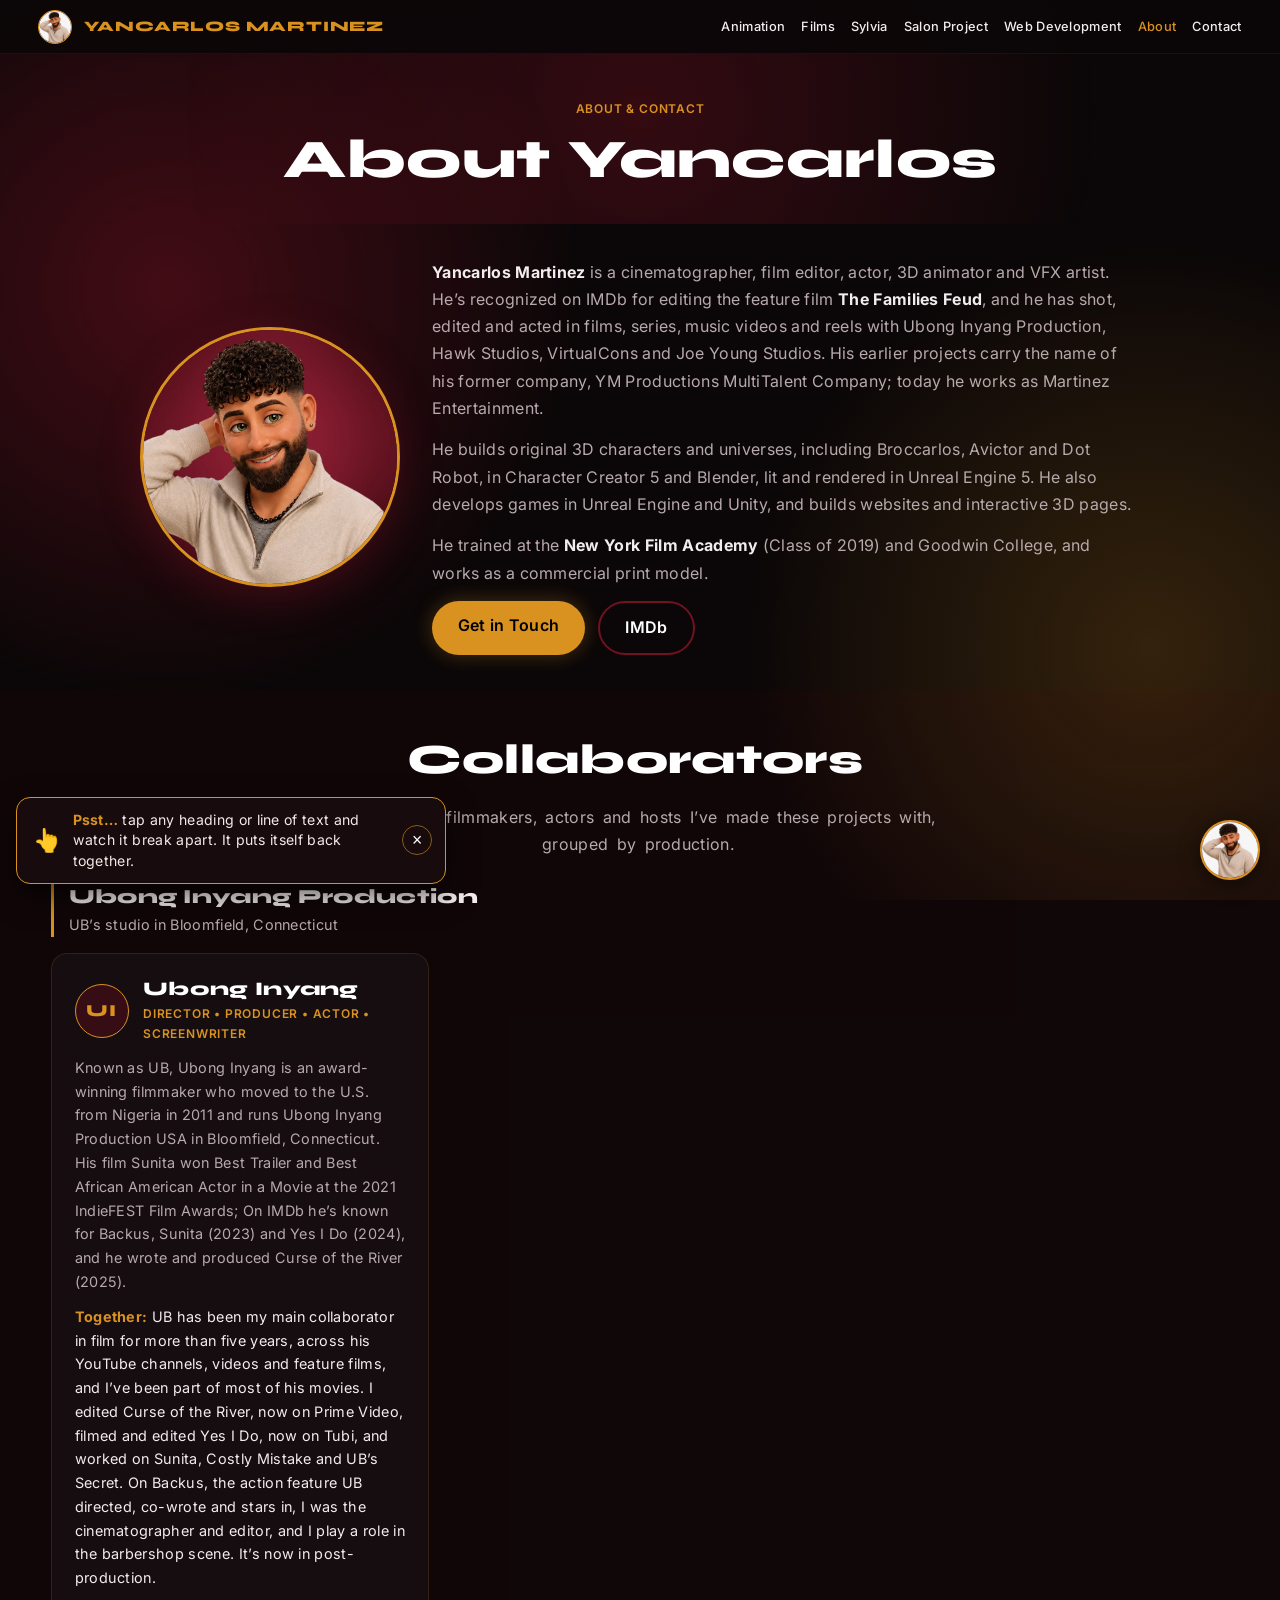
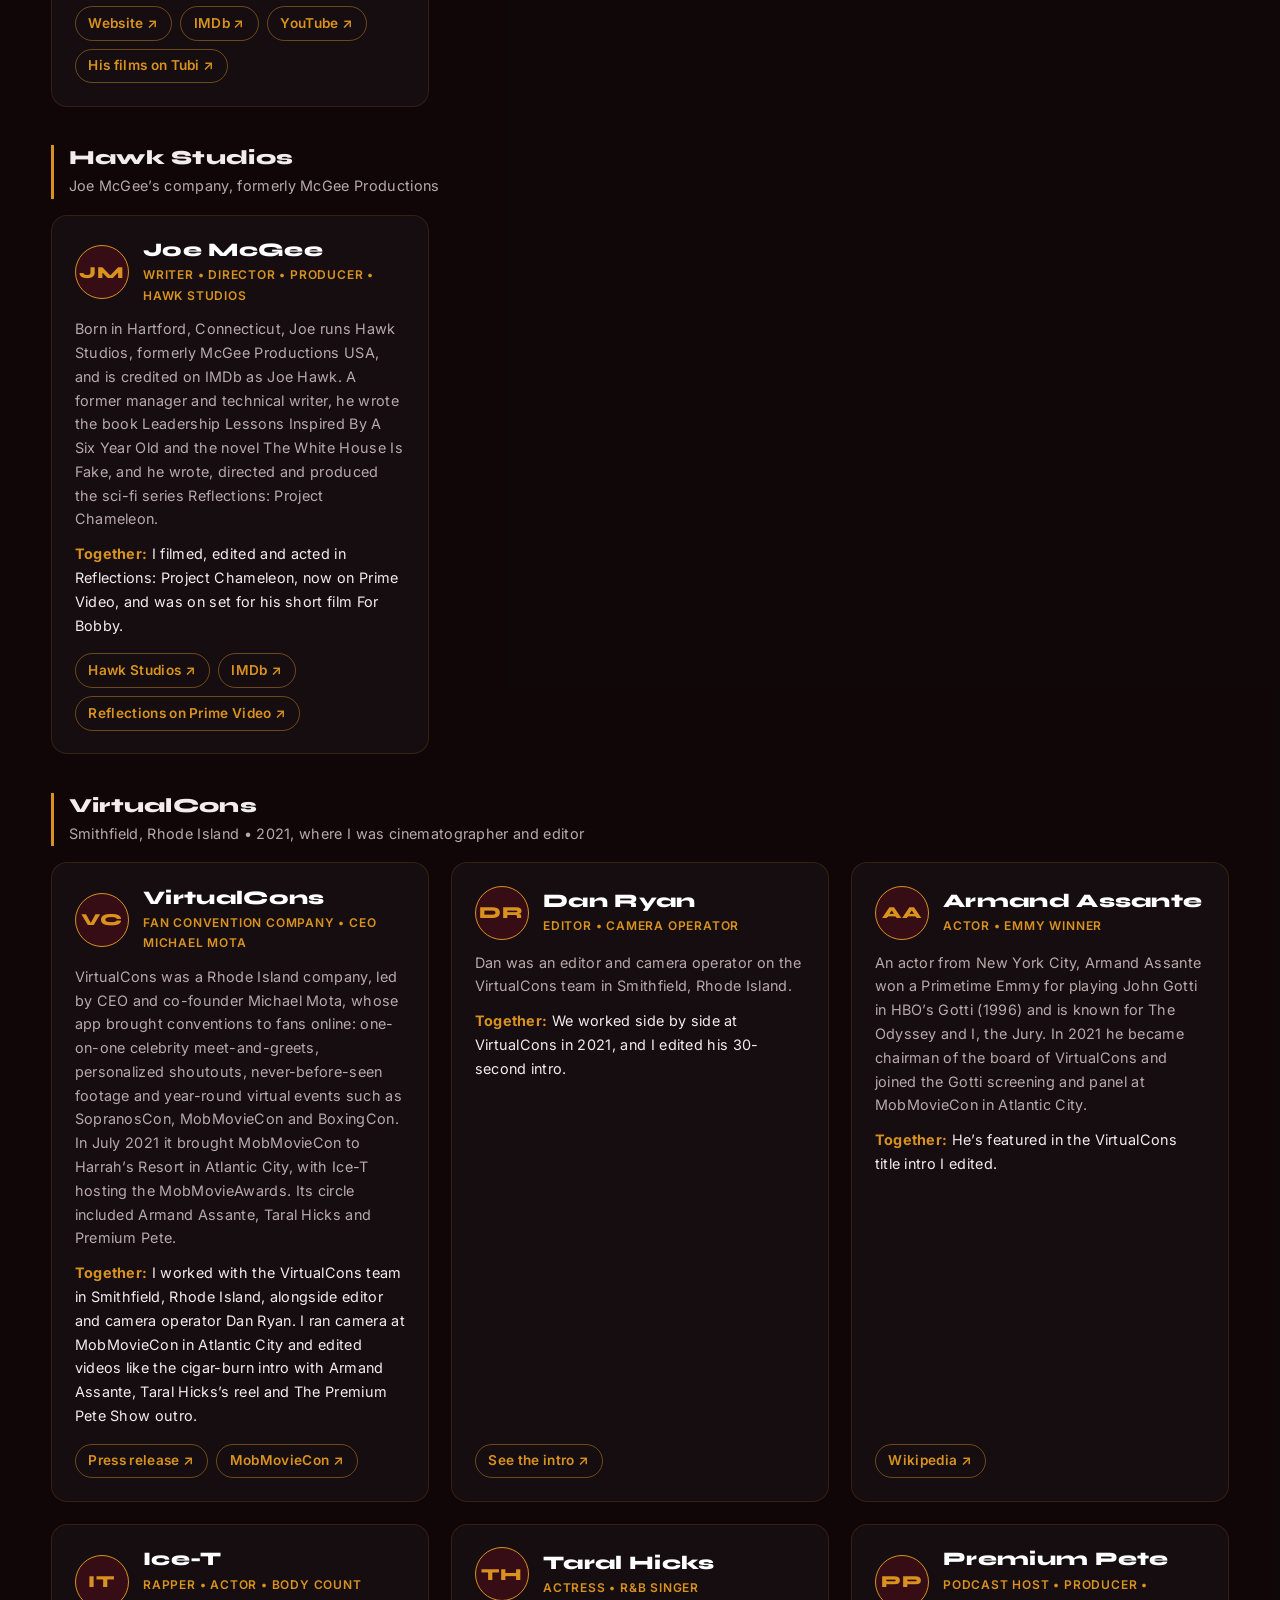
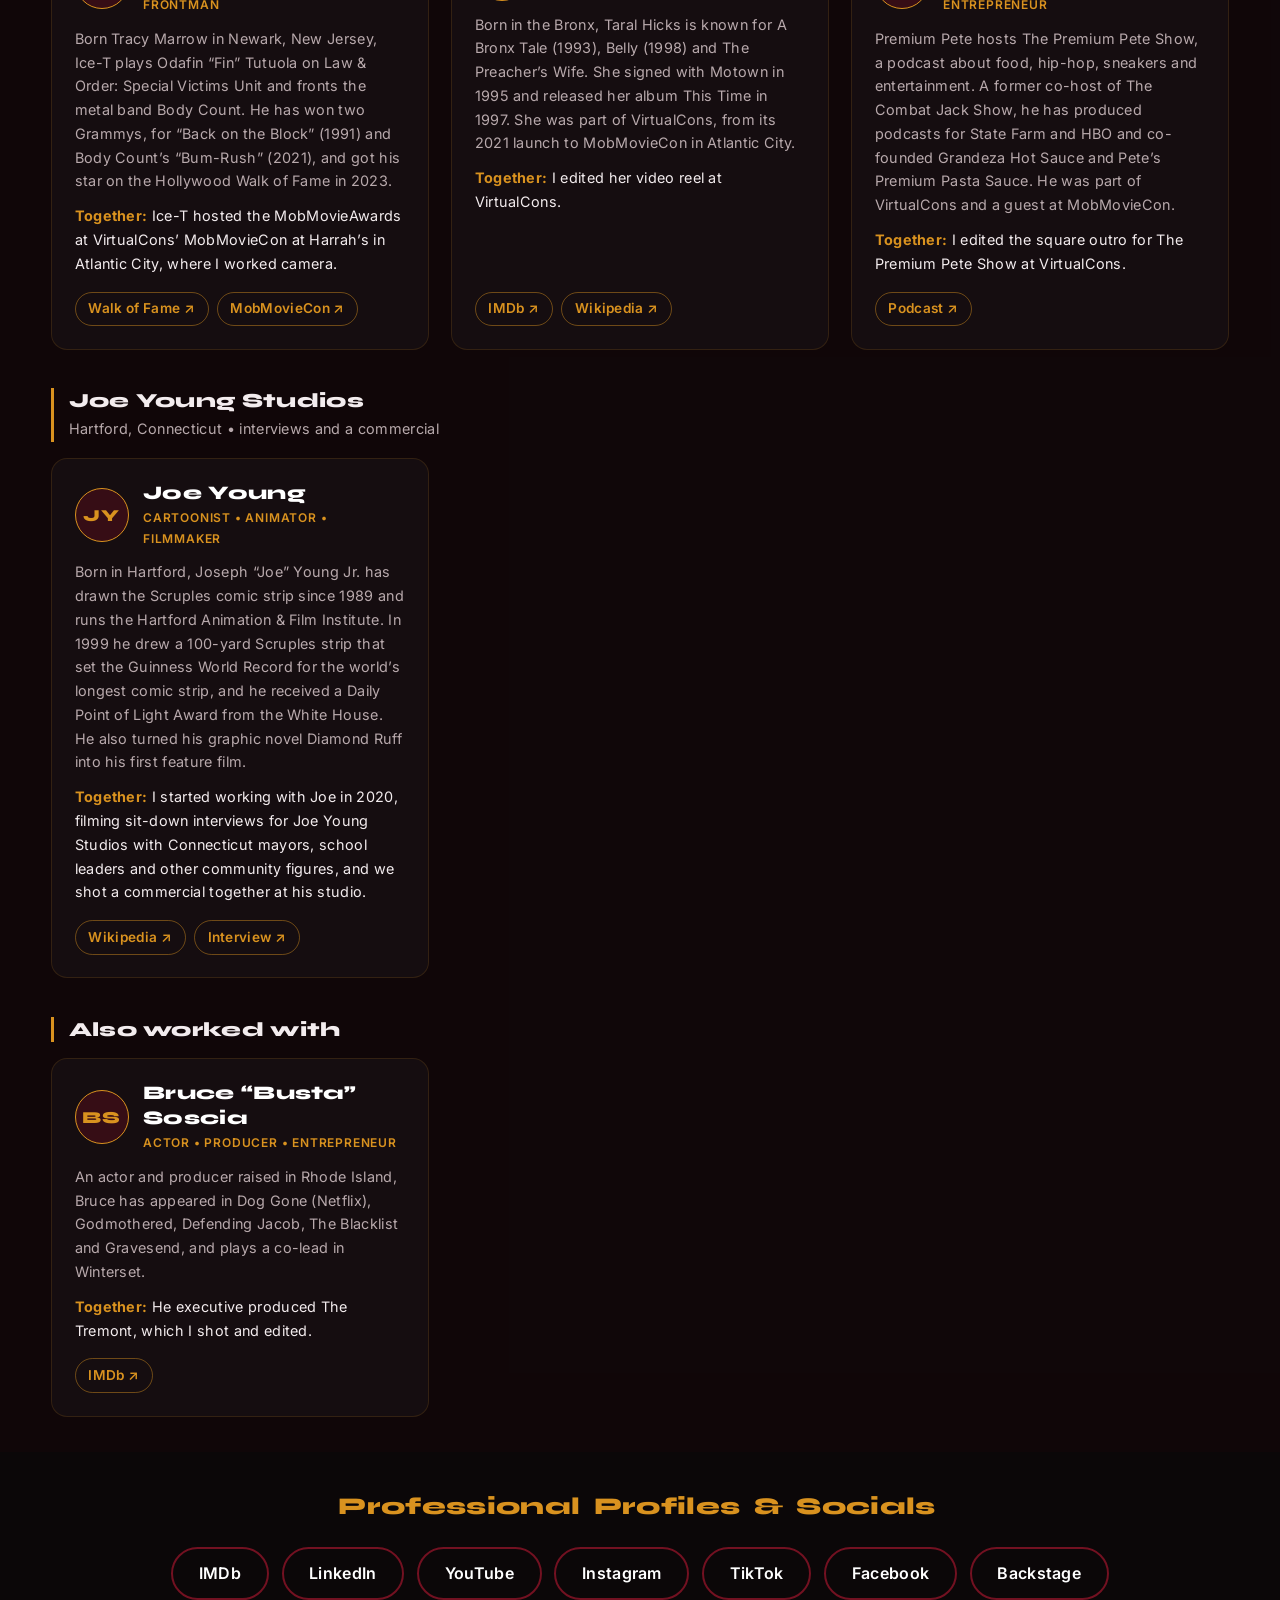
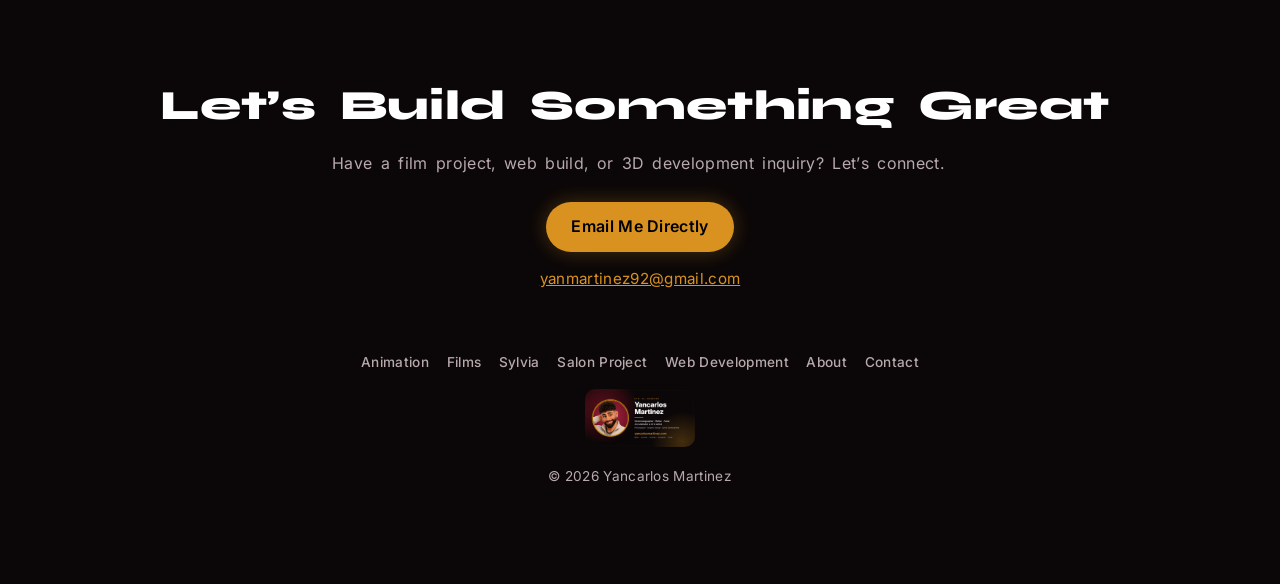
==== about/index.html @ 9b7ee858 "Group work by studio, fix premiere and voice-over, add cloning highlight, remove Fable Manny Films p" ====
<!DOCTYPE html>
<html lang="en">
<head>
<meta charset="utf-8">
<meta name="viewport" content="width=device-width, initial-scale=1">
<title>About &amp; Contact | Yancarlos Martinez</title>
<meta name="description" content="About Yancarlos Martinez: cinematographer, film editor, actor and 3D animator. His collaborators, profiles and how to get in touch.">
<meta name="author" content="Yancarlos Martinez">
<meta name="robots" content="index, follow, max-image-preview:large">
<link rel="canonical" href="https://www.yancarlosmartinez.com/about/">
<link rel="icon" type="image/png" sizes="32x32" href="/img/favicon-32.png">
<link rel="apple-touch-icon" href="/img/apple-touch-icon.png">
<meta property="og:type" content="website">
<meta property="og:site_name" content="Yancarlos Martinez">
<meta property="og:url" content="https://www.yancarlosmartinez.com/about/">
<meta property="og:title" content="About &amp; Contact | Yancarlos Martinez">
<meta property="og:description" content="About Yancarlos Martinez: cinematographer, film editor, actor and 3D animator. His collaborators, profiles and how to get in touch.">
<meta property="og:image" content="https://www.yancarlosmartinez.com/img/og-yancarlos-martinez.jpg">
<meta property="og:image:alt" content="Yancarlos Martinez: cinematographer, editor, actor, 3D animator and VFX artist. yancarlosmartinez.com">
<meta property="og:image:width" content="1200">
<meta property="og:image:height" content="630">
<meta name="twitter:card" content="summary_large_image">
<meta name="twitter:title" content="About &amp; Contact | Yancarlos Martinez">
<meta name="twitter:description" content="About Yancarlos Martinez: cinematographer, film editor, actor and 3D animator. His collaborators, profiles and how to get in touch.">
<meta name="twitter:image" content="https://www.yancarlosmartinez.com/img/og-yancarlos-martinez.jpg">
<script type="application/ld+json">
{"@context": "https://schema.org", "@graph": [{"@type": "Person", "@id": "https://www.yancarlosmartinez.com/#person", "name": "Yancarlos Martinez", "alternateName": ["Yan Martinez", "Yan Carlos Martinez", "Yancarlos Martínez"], "url": "https://www.yancarlosmartinez.com/", "image": "https://www.yancarlosmartinez.com/img/og-yancarlos-martinez.jpg", "jobTitle": ["Cinematographer", "Film Editor", "Actor", "3D Animator", "VFX Artist"], "description": "Cinematographer, film editor, actor, 3D animator and VFX artist. Also a photographer, graphic designer, web developer and game developer.", "knowsAbout": ["Cinematography", "Film editing", "Visual effects", "3D animation", "Character Creator", "Blender", "Unreal Engine", "Unity", "Photography", "Graphic design", "Web development", "Game development"], "email": "mailto:yanmartinez92@gmail.com", "alumniOf": ["New York Film Academy", "Goodwin College"], "sameAs": ["https://www.imdb.com/name/nm11192416/", "https://www.linkedin.com/in/yancarlos-martinez-56a610203/", "https://www.youtube.com/@YanAnimations3D", "https://www.instagram.com/yancarlosmart1nez/", "https://www.facebook.com/yancarlosmart1nez/", "https://www.tiktok.com/@yancarlosmart1nez"]}, {"@type": "WebSite", "@id": "https://www.yancarlosmartinez.com/#website", "name": "Yancarlos Martinez", "alternateName": "yancarlosmartinez.com", "url": "https://www.yancarlosmartinez.com/", "publisher": {"@id": "https://www.yancarlosmartinez.com/#person"}}, {"@type": "WebPage", "@id": "https://www.yancarlosmartinez.com/about/#page", "url": "https://www.yancarlosmartinez.com/about/", "name": "About & Contact | Yancarlos Martinez", "isPartOf": {"@id": "https://www.yancarlosmartinez.com/#website"}, "about": {"@id": "https://www.yancarlosmartinez.com/#person"}, "breadcrumb": {"@type": "BreadcrumbList", "itemListElement": [{"@type": "ListItem", "position": 1, "name": "Home", "item": "https://www.yancarlosmartinez.com/"}, {"@type": "ListItem", "position": 2, "name": "About & Contact", "item": "https://www.yancarlosmartinez.com/about/"}]}}]}
</script>
<link rel="preconnect" href="https://fonts.googleapis.com">
<link rel="preconnect" href="https://fonts.gstatic.com" crossorigin>
<link href="https://fonts.googleapis.com/css2?family=Syne:wght@700;800&family=Inter:wght@400;500;600&display=swap" rel="stylesheet">
<link rel="stylesheet" href="/assets/site.css?v=20261103b">
</head>
<body class="page-about">

<div class="amb" aria-hidden="true"><i class="orb o1"></i><i class="orb o2"></i></div>

<header>
  <a href="/" class="brand"><img src="/img/yans-cartoon-headshot.webp" alt="Yancarlos"><span>YANCARLOS MARTINEZ</span></a>
  <button id="mn" aria-label="Open menu" aria-expanded="false" aria-controls="nv">&#9776;</button>
  <nav id="nv">
    <a href="/">Animation</a>
    <a href="/films/">Films</a>
    <a href="/sylvia/">Sylvia</a>
    <a href="/salon/">Salon Project</a>
    <a href="/web-development/">Web Development</a>
    <a href="/about/" aria-current="page">About</a>
    <a href="/about/#contact">Contact</a>
  </nav>
</header>

<main>
<section class="hero sub">
  <div>
    <div class="meta">About &amp; Contact</div>
    <h1>About Yancarlos</h1>
  </div>
</section>

<section id="bio">
  <div class="bio">
    <img src="/img/about-portrait.webp" alt="Yancarlos as a 3D cartoon character" loading="lazy" decoding="async">
    <div>
      <p><b>Yancarlos Martinez</b> is a cinematographer, film editor, actor, 3D animator and VFX artist. He’s recognized on IMDb for editing the feature film <b>The Families Feud</b>, and he has shot, edited and acted in films, series, music videos and reels with Ubong Inyang Production, Hawk Studios, VirtualCons and Joe Young Studios. His earlier projects carry the name of his former company, YM Productions MultiTalent Company; today he works as Martinez Entertainment.</p>
      <p>He builds original 3D characters and universes, including Broccarlos, Avictor and Dot Robot, in Character Creator 5 and Blender, lit and rendered in Unreal Engine 5. He also develops games in Unreal Engine and Unity, and builds websites and interactive 3D pages.</p>
      <p>He trained at the <b>New York Film Academy</b> (Class of 2019) and Goodwin College, and works as a commercial print model.</p>
      <div class="btns" style="justify-content:flex-start"><a href="#contact" class="btn btn-primary">Get in Touch</a><a href="https://www.imdb.com/name/nm11192416/" target="_blank" rel="noopener" class="btn btn-outline">IMDb</a></div>
    </div>
  </div>
</section>

<!-- Collaborators: the people behind the projects, grouped by studio -->
<section id="collaborators" class="tint">
  <h2 class="ttl shatter">Collaborators</h2>
  <p class="desc shatter">The studios, filmmakers, actors and hosts I’ve made these projects with, grouped by production.</p>
  <div class="cgroup">
    <h3 class="cg-t">Ubong Inyang Production</h3><p class="cg-s">UB’s studio in Bloomfield, Connecticut</p>
  </div>
  <div class="grid cgrid">
    <article class="collab">
      <div class="co-h"><span class="mono" aria-hidden="true">UI</span><div><h3>Ubong Inyang</h3><div class="meta">Director • Producer • Actor • Screenwriter</div></div></div>
      <p>Known as UB, Ubong Inyang is an award-winning filmmaker who moved to the U.S. from Nigeria in 2011 and runs Ubong Inyang Production USA in Bloomfield, Connecticut. His film Sunita won Best Trailer and Best African American Actor in a Movie at the 2021 IndieFEST Film Awards; On IMDb he’s known for Backus, Sunita (2023) and Yes I Do (2024), and he wrote and produced Curse of the River (2025).</p>
      <p class="with"><b>Together:</b> UB has been my main collaborator in film for more than five years, across his YouTube channels, videos and feature films, and I’ve been part of most of his movies. I edited Curse of the River, now on Prime Video, filmed and edited Yes I Do, now on Tubi, and worked on Sunita, Costly Mistake and UB’s Secret. On Backus, the action feature UB directed, co-wrote and stars in, I was the cinematographer and editor, and I play a role in the barbershop scene. It’s now in post-production.</p>
      <div class="cl"><a href="https://www.ubonginyang.com/" target="_blank" rel="noopener">Website ↗</a><a href="https://www.imdb.com/name/nm11291331/" target="_blank" rel="noopener">IMDb ↗</a><a href="https://www.youtube.com/@UbongInyangComedy" target="_blank" rel="noopener">YouTube ↗</a><a href="https://tubitv.com/person/d3a4b3/ubong-inyang" target="_blank" rel="noopener">His films on Tubi ↗</a></div>
    </article>
  </div>
  <div class="cgroup">
    <h3 class="cg-t">Hawk Studios</h3><p class="cg-s">Joe McGee’s company, formerly McGee Productions</p>
  </div>
  <div class="grid cgrid">
    <article class="collab">
      <div class="co-h"><span class="mono" aria-hidden="true">JM</span><div><h3>Joe McGee</h3><div class="meta">Writer • Director • Producer • Hawk Studios</div></div></div>
      <p>Born in Hartford, Connecticut, Joe runs Hawk Studios, formerly McGee Productions USA, and is credited on IMDb as Joe Hawk. A former manager and technical writer, he wrote the book Leadership Lessons Inspired By A Six Year Old and the novel The White House Is Fake, and he wrote, directed and produced the sci-fi series Reflections: Project Chameleon.</p>
      <p class="with"><b>Together:</b> I filmed, edited and acted in Reflections: Project Chameleon, now on Prime Video, and was on set for his short film For Bobby.</p>
      <div class="cl"><a href="http://mcgeeproductions.us/mcgeepro1/" target="_blank" rel="noopener">Hawk Studios ↗</a><a href="https://www.imdb.com/name/nm9643407/" target="_blank" rel="noopener">IMDb ↗</a><a href="https://www.primevideo.com/detail/0MNPQG8114YIAKA4ISPF7CUUFN" target="_blank" rel="noopener">Reflections on Prime Video ↗</a></div>
    </article>
  </div>
  <div class="cgroup">
    <h3 class="cg-t">VirtualCons</h3><p class="cg-s">Smithfield, Rhode Island • 2021, where I was cinematographer and editor</p>
  </div>
  <div class="grid cgrid">
    <article class="collab">
      <div class="co-h"><span class="mono" aria-hidden="true">VC</span><div><h3>VirtualCons</h3><div class="meta">Fan Convention Company • CEO Michael Mota</div></div></div>
      <p>VirtualCons was a Rhode Island company, led by CEO and co-founder Michael Mota, whose app brought conventions to fans online: one-on-one celebrity meet-and-greets, personalized shoutouts, never-before-seen footage and year-round virtual events such as SopranosCon, MobMovieCon and BoxingCon. In July 2021 it brought MobMovieCon to Harrah’s Resort in Atlantic City, with Ice-T hosting the MobMovieAwards. Its circle included Armand Assante, Taral Hicks and Premium Pete.</p>
      <p class="with"><b>Together:</b> I worked with the VirtualCons team in Smithfield, Rhode Island, alongside editor and camera operator Dan Ryan. I ran camera at MobMovieCon in Atlantic City and edited videos like the cigar-burn intro with Armand Assante, Taral Hicks’s reel and The Premium Pete Show outro.</p>
      <div class="cl"><a href="https://prnewswire.com/news-releases/[base64].html" target="_blank" rel="noopener">Press release ↗</a><a href="https://www.complex.com/pop-culture/mobmoviecon-2021-atlantic-city-sopranoscon-interview" target="_blank" rel="noopener">MobMovieCon ↗</a></div>
    </article>
    <article class="collab">
      <div class="co-h"><span class="mono" aria-hidden="true">DR</span><div><h3>Dan Ryan</h3><div class="meta">Editor • Camera Operator</div></div></div>
      <p>Dan was an editor and camera operator on the VirtualCons team in Smithfield, Rhode Island.</p>
      <p class="with"><b>Together:</b> We worked side by side at VirtualCons in 2021, and I edited his 30-second intro.</p>
      <div class="cl"><a href="/films/#portfolio-gallery">See the intro ↗</a></div>
    </article>
    <article class="collab">
      <div class="co-h"><span class="mono" aria-hidden="true">AA</span><div><h3>Armand Assante</h3><div class="meta">Actor • Emmy Winner</div></div></div>
      <p>An actor from New York City, Armand Assante won a Primetime Emmy for playing John Gotti in HBO’s Gotti (1996) and is known for The Odyssey and I, the Jury. In 2021 he became chairman of the board of VirtualCons and joined the Gotti screening and panel at MobMovieCon in Atlantic City.</p>
      <p class="with"><b>Together:</b> He’s featured in the VirtualCons title intro I edited.</p>
      <div class="cl"><a href="https://en.wikipedia.org/wiki/Armand_Assante" target="_blank" rel="noopener">Wikipedia ↗</a></div>
    </article>
    <article class="collab">
      <div class="co-h"><span class="mono" aria-hidden="true">IT</span><div><h3>Ice-T</h3><div class="meta">Rapper • Actor • Body Count Frontman</div></div></div>
      <p>Born Tracy Marrow in Newark, New Jersey, Ice-T plays Odafin “Fin” Tutuola on Law &amp; Order: Special Victims Unit and fronts the metal band Body Count. He has won two Grammys, for “Back on the Block” (1991) and Body Count’s “Bum-Rush” (2021), and got his star on the Hollywood Walk of Fame in 2023.</p>
      <p class="with"><b>Together:</b> Ice-T hosted the MobMovieAwards at VirtualCons’ MobMovieCon at Harrah’s in Atlantic City, where I worked camera.</p>
      <div class="cl"><a href="https://www.nbcsandiego.com/entertainment/entertainment-news/ice-t-honored-with-star-on-hollywood-walk-of-fame/3170667/" target="_blank" rel="noopener">Walk of Fame ↗</a><a href="https://www.complex.com/pop-culture/mobmoviecon-2021-atlantic-city-sopranoscon-interview" target="_blank" rel="noopener">MobMovieCon ↗</a></div>
    </article>
    <article class="collab">
      <div class="co-h"><span class="mono" aria-hidden="true">TH</span><div><h3>Taral Hicks</h3><div class="meta">Actress • R&amp;B Singer</div></div></div>
      <p>Born in the Bronx, Taral Hicks is known for A Bronx Tale (1993), Belly (1998) and The Preacher’s Wife. She signed with Motown in 1995 and released her album This Time in 1997. She was part of VirtualCons, from its 2021 launch to MobMovieCon in Atlantic City.</p>
      <p class="with"><b>Together:</b> I edited her video reel at VirtualCons.</p>
      <div class="cl"><a href="https://www.imdb.com/name/nm0382968/" target="_blank" rel="noopener">IMDb ↗</a><a href="https://en.wikipedia.org/wiki/Taral_Hicks" target="_blank" rel="noopener">Wikipedia ↗</a></div>
    </article>
    <article class="collab">
      <div class="co-h"><span class="mono" aria-hidden="true">PP</span><div><h3>Premium Pete</h3><div class="meta">Podcast Host • Producer • Entrepreneur</div></div></div>
      <p>Premium Pete hosts The Premium Pete Show, a podcast about food, hip-hop, sneakers and entertainment. A former co-host of The Combat Jack Show, he has produced podcasts for State Farm and HBO and co-founded Grandeza Hot Sauce and Pete’s Premium Pasta Sauce. He was part of VirtualCons and a guest at MobMovieCon.</p>
      <p class="with"><b>Together:</b> I edited the square outro for The Premium Pete Show at VirtualCons.</p>
      <div class="cl"><a href="https://podcasts.apple.com/us/podcast/the-premium-pete-show/id1100495290" target="_blank" rel="noopener">Podcast ↗</a></div>
    </article>
  </div>
  <div class="cgroup">
    <h3 class="cg-t">Joe Young Studios</h3><p class="cg-s">Hartford, Connecticut • interviews and a commercial</p>
  </div>
  <div class="grid cgrid">
    <article class="collab">
      <div class="co-h"><span class="mono" aria-hidden="true">JY</span><div><h3>Joe Young</h3><div class="meta">Cartoonist • Animator • Filmmaker</div></div></div>
      <p>Born in Hartford, Joseph “Joe” Young Jr. has drawn the Scruples comic strip since 1989 and runs the Hartford Animation &amp; Film Institute. In 1999 he drew a 100-yard Scruples strip that set the Guinness World Record for the world’s longest comic strip, and he received a Daily Point of Light Award from the White House. He also turned his graphic novel Diamond Ruff into his first feature film.</p>
      <p class="with"><b>Together:</b> I started working with Joe in 2020, filming sit-down interviews for Joe Young Studios with Connecticut mayors, school leaders and other community figures, and we shot a commercial together at his studio.</p>
      <div class="cl"><a href="https://en.wikipedia.org/wiki/Joseph_Young_Jr." target="_blank" rel="noopener">Wikipedia ↗</a><a href="https://www.fox61.com/article/news/local/outreach/awareness-months/cartoonist-joe-young/520-f8497366-6f22-4702-8bfc-23406d3f2f5f" target="_blank" rel="noopener">Interview ↗</a></div>
    </article>
  </div>
  <div class="cgroup">
    <h3 class="cg-t">Also worked with</h3>
  </div>
  <div class="grid cgrid">
    <article class="collab">
      <div class="co-h"><span class="mono" aria-hidden="true">BS</span><div><h3>Bruce “Busta” Soscia</h3><div class="meta">Actor • Producer • Entrepreneur</div></div></div>
      <p>An actor and producer raised in Rhode Island, Bruce has appeared in Dog Gone (Netflix), Godmothered, Defending Jacob, The Blacklist and Gravesend, and plays a co-lead in Winterset.</p>
      <p class="with"><b>Together:</b> He executive produced The Tremont, which I shot and edited.</p>
      <div class="cl"><a href="https://www.imdb.com/name/nm10250888/" target="_blank" rel="noopener">IMDb ↗</a></div>
    </article>
  </div>
</section>

<section id="socials">
  <h3 class="shatter">Professional Profiles &amp; Socials</h3>
  <div class="row">
    <a href="https://www.imdb.com/name/nm11192416/" target="_blank" rel="noopener" class="btn btn-outline">IMDb</a>
    <a href="https://www.linkedin.com/in/yancarlos-martinez-56a610203/" target="_blank" rel="noopener" class="btn btn-outline">LinkedIn</a>
    <a href="https://www.youtube.com/@YanAnimations3D" target="_blank" rel="noopener" class="btn btn-outline">YouTube</a>
    <a href="https://www.instagram.com/yancarlosmart1nez/" target="_blank" rel="noopener" class="btn btn-outline">Instagram</a>
    <a href="https://www.tiktok.com/@yancarlosmart1nez" target="_blank" rel="noopener" class="btn btn-outline">TikTok</a>
    <a href="https://www.facebook.com/yancarlosmart1nez/" target="_blank" rel="noopener" class="btn btn-outline">Facebook</a>
    <a href="https://www.backstage.com" target="_blank" rel="noopener" class="btn btn-outline">Backstage</a>
  </div>
</section>

<section id="contact">
  <h2 class="ttl shatter">Let’s Build Something Great</h2>
  <p class="desc shatter">Have a film project, web build, or 3D development inquiry? Let’s connect.</p>
  <div class="btns"><a href="mailto:yanmartinez92@gmail.com" class="btn btn-primary">Email Me Directly</a></div>
  <span class="mail"><a href="mailto:yanmartinez92@gmail.com">yanmartinez92@gmail.com</a></span>
</section>
</main>

<footer class="site">
  <nav class="fnav" aria-label="Site pages"><a href="/">Animation</a> <a href="/films/">Films</a> <a href="/sylvia/">Sylvia</a> <a href="/salon/">Salon Project</a> <a href="/web-development/">Web Development</a> <a href="/about/">About</a> <a href="/about/#contact">Contact</a></nav>
  <img src="/img/og-yancarlos-martinez.jpg" alt="Illustration of Yancarlos Martinez" loading="lazy" decoding="async">
  <p>&copy; 2026 Yancarlos Martinez</p>
</footer>

<!-- AI assistant (fixed bottom-right) -->
<div id="ai">
  <div id="chat" class="hidden">
    <div class="ch"><span>Yancarlos AI Assistant</span><button id="xc" aria-label="Close chat">&times;</button></div>
    <div class="cb" id="msgs"><p>👋 Hey! I’m Yancarlos’s virtual assistant. Ask me about his films, IMDb-recognized editing, Unreal Engine 5 projects, 3D characters or websites!</p></div>
    <div class="ci"><input id="q" type="text" placeholder="Type a question..." aria-label="Your question"><button id="snd">Send</button></div>
  </div>
  <button id="tg" title="Toggle AI Chat" aria-label="Toggle AI chat"><img src="/img/yans-cartoon-headshot.webp" alt="Yancarlos" loading="lazy" decoding="async"></button>
</div>

<script src="/assets/site.js?v=20261103b"></script>
</body>
</html>
---- assets/site.css ----
:root{--bur:#721121;--gold:#d9921f;--bg:#0b0708;--card:#150d10;--text:#f3ecee;--muted:#b8a9ac}
*{box-sizing:border-box;margin:0;padding:0;-webkit-tap-highlight-color:transparent}
html{scroll-behavior:smooth}
body{background:var(--bg);color:var(--text);font:400 1rem/1.7 'Inter',sans-serif;letter-spacing:.02rem;overflow-x:hidden;padding-bottom:4rem}
h1,h2,h3{font-family:'Syne',sans-serif;font-weight:800;color:#fff}
img,video{max-width:100%}

/* Ambient glow */
.amb{position:fixed;inset:0;z-index:-1;overflow:hidden;pointer-events:none}
.orb{position:absolute;width:clamp(340px,75vw,900px);aspect-ratio:1;border-radius:50%;animation:drift 24s ease-in-out infinite alternate}
.o1{top:-18%;left:-22%;background:radial-gradient(circle,rgba(114,17,33,.55),transparent 65%)}
.o2{bottom:-22%;right:-25%;background:radial-gradient(circle,rgba(217,146,31,.2),transparent 65%);animation-duration:30s}
@keyframes drift{to{transform:translate3d(14vw,9vh,0) scale(1.18)}}

/* Header */
header{position:fixed;top:0;left:0;width:100%;z-index:100;display:flex;justify-content:space-between;align-items:center;padding:.6rem 3%;background:rgba(11,7,8,.92);-webkit-backdrop-filter:blur(12px);backdrop-filter:blur(12px);border-bottom:1px solid rgba(114,17,33,.3)}
.brand{display:flex;align-items:center;gap:.7rem;text-decoration:none}
.brand img{width:34px;height:34px;border-radius:50%;object-fit:cover;border:1px solid var(--gold)}
.brand span{font:800 .9rem 'Syne',sans-serif;letter-spacing:.05rem;color:var(--gold)}
nav{display:flex;gap:1rem;flex-wrap:wrap}
nav a{color:var(--text);text-decoration:none;font-size:.8rem;font-weight:500;transition:color .3s}
nav a:hover{color:var(--gold)}

/* Hero (plain horizontal text, no letter animation) */
.hero{min-height:60vh;display:flex;align-items:center;justify-content:center;text-align:center;padding:5.5rem 1.2rem 1.5rem;background:radial-gradient(circle at center,rgba(114,17,33,.4),transparent 70%)}
.hero h1{font-size:clamp(2.1rem,5vw,4.2rem);line-height:1.15;max-width:900px;margin:0 auto 1rem}
.hero h1 span{display:block;color:var(--gold)}
.hero p{max-width:700px;margin:0 auto 1.6rem;color:var(--muted)}
.btns,.row{display:flex;gap:.8rem;justify-content:center;flex-wrap:wrap}
.btn{display:inline-block;padding:.7rem 1.6rem;border-radius:999px;font-weight:600;text-decoration:none;transition:.3s}
.btn:hover{transform:translateY(-3px)}
.btn-primary{background:var(--gold);color:#000;box-shadow:0 0 20px rgba(217,146,31,.3)}
.btn-primary:hover{background:#e09f2b}
.btn-outline{border:2px solid var(--bur);color:#fff}
.btn-outline:hover{background:var(--bur)}

/* Sections */
section{max-width:1300px;margin:0 auto;padding:2.2rem 4%;scroll-margin-top:56px}
.tint{background:rgba(114,17,33,.05)}
.tint2{background:rgba(217,146,31,.04)}
.shatter{display:block;width:fit-content;max-width:100%;cursor:pointer}
.ttl{font-size:clamp(1.7rem,3.5vw,2.6rem);text-align:center;margin:0 auto .5rem}
.desc{text-align:center;max-width:650px;margin:0 auto 1.6rem;color:var(--muted)}
.mid{max-width:650px;margin:0 auto}
.wide{max-width:950px;margin:0 auto}
.grid{display:grid;grid-template-columns:repeat(auto-fit,minmax(280px,1fr));gap:1.4rem}
#socials h3{font-size:1.5rem;color:var(--gold);margin:0 auto 1.2rem}

/* Section-title text shatter */
.word{display:inline-block;white-space:nowrap;margin-right:.25em}
.char{display:inline-block;transition:transform 5s cubic-bezier(.1,1,.1,1),opacity 5s ease;will-change:transform,opacity}
.char.br{transform:translate(var(--rx),var(--ry)) rotate(var(--rr)) scale(.6);opacity:.1}
.vib{animation:vib .3s ease-in-out}
@keyframes vib{0%,100%{transform:translate(0)}20%{transform:translate(-4px,4px)}40%{transform:translate(4px,-3px)}60%{transform:translate(-3px,-4px)}80%{transform:translate(3px,3px)}}

/* Tappable surfaces */
.flip-card,.card,.vid{touch-action:manipulation;-webkit-user-select:none;user-select:none}

/* Cards */
.flip-card{border:1px solid rgba(217,146,31,.3);border-radius:16px;box-shadow:0 10px 30px rgba(114,17,33,.3);background:var(--card);padding:.6rem .6rem 1.1rem}
.stage{position:relative;height:280px;border-radius:12px;background:#000;cursor:pointer}
.stage.shat{background:linear-gradient(0deg,rgba(114,17,33,.45),#000 22%)}
.ff,.fb{position:absolute;inset:0;border-radius:inherit;overflow:hidden;background:#000}
.ff img,.ff video,.fb img{width:100%;height:100%;object-fit:cover;display:block}
.ff img.fit,.fb img{object-fit:contain}
.ff::after,.fb::after{content:"TAP TO VIEW";position:absolute;right:12px;bottom:12px;z-index:3;padding:4px 10px;border:1px solid var(--gold);border-radius:6px;background:rgba(11,7,8,.7);color:var(--gold);font:700 .7rem monospace;pointer-events:none}
.fb{opacity:0;pointer-events:none;padding:1.2rem;text-align:left;display:flex;flex-direction:column;justify-content:center}
.fb h3{color:var(--gold);font-size:1.15rem;margin-bottom:.4rem}
.fb p{font-size:.88rem;line-height:1.55;color:var(--muted)}
.fb .meta{font-size:.75rem;color:var(--gold);text-transform:uppercase;letter-spacing:.05rem;font-weight:600;margin-bottom:.4rem}
.stage.flipped>.ff{opacity:0;pointer-events:none}
.stage.flipped>.fb{opacity:1;pointer-events:auto}
.stage.shat>.ff,.stage.shat>.fb{opacity:0!important}
.info{padding:.9rem .5rem 0}
.info h3{color:var(--gold);font-size:1.1rem;margin-bottom:.4rem}
.info p{font-size:.88rem;line-height:1.55;color:var(--muted)}
.meta{font-size:.75rem;color:var(--gold);text-transform:uppercase;letter-spacing:.05rem;font-weight:600;margin-bottom:.4rem}

/* Smaller finer shatter pieces */
.shards{position:absolute;inset:0;z-index:5;pointer-events:none}
.shard{position:absolute;overflow:hidden;will-change:transform}
.shard>.g{inset:auto;overflow:hidden;border-radius:12px;opacity:1;transition:opacity .4s;pointer-events:none}
.shards.sw .o{opacity:0}

/* Robotic electric saber lightning */
.saber{position:absolute;z-index:99999;pointer-events:none;overflow:visible;filter:drop-shadow(0 0 5px #00f0ff) drop-shadow(0 0 12px #ffea00)}
.saber path{fill:none;stroke-linejoin:bevel;stroke-linecap:round}
.sb{stroke:#ffea00;stroke-width:2;animation:fl .4s ease-out forwards}
.sc{stroke:#00f0ff;stroke-width:3;stroke-dasharray:8 12;animation:zap .7s linear forwards}
.sy{stroke:#d9921f;stroke-width:2.5;stroke-dasharray:6 14;animation:zap2 .7s linear forwards}
@keyframes fl{to{opacity:0}}
@keyframes zap{0%,70%{opacity:1}100%{stroke-dashoffset:-100;opacity:0}}
@keyframes zap2{0%,70%{opacity:1}100%{stroke-dashoffset:100;opacity:0}}

/* Filter tabs + project cards */
.tabs{display:flex;justify-content:center;gap:.6rem;margin-bottom:1.6rem;flex-wrap:wrap}
.tab{background:var(--card);border:1px solid rgba(114,17,33,.5);color:var(--text);padding:.55rem 1.1rem;border-radius:999px;cursor:pointer;font:500 .9rem 'Inter',sans-serif;transition:.3s}
.tab.on,.tab:hover{background:var(--bur);border-color:var(--gold);color:#fff}
.card{background:var(--card);border:1px solid rgba(217,146,31,.15);border-radius:16px;overflow:hidden;cursor:pointer;transition:transform .4s,border-color .4s,box-shadow .4s}
.card:hover{transform:translateY(-6px);border-color:var(--gold);box-shadow:0 10px 30px rgba(114,17,33,.3)}
.card a{display:block;color:inherit;text-decoration:none}
.card img{display:block;width:100%;height:220px;object-fit:contain;background:#000}
.cc{padding:1.2rem}
.card h3{font-size:clamp(1.1rem,2.5vw,1.3rem);line-height:1.35;margin-bottom:.5rem}
.card p{color:var(--muted);font-size:.9rem;line-height:1.6}
.more{display:inline-block;margin-top:.8rem;color:var(--gold);font-weight:600;font-size:.9rem}

/* Reels */
.vid{border-radius:16px;overflow:hidden;border:2px solid var(--bur);box-shadow:0 10px 30px rgba(114,17,33,.3);background:var(--card)}
.vid video{display:block;width:100%;height:260px;object-fit:cover;background:#000}
.vid div{padding:1rem;text-align:left}
.vid h3{font-size:1.1rem;color:var(--gold);margin-bottom:.3rem}
.vid p{color:var(--muted);font-size:.85rem}

/* AI assistant: locked bottom-right */
#ai{position:fixed!important;bottom:max(20px,env(safe-area-inset-bottom))!important;right:20px!important;z-index:99999!important;transform:none!important}
#tg{display:block;width:60px;height:60px;padding:0;border-radius:50%;background:var(--bur);border:2px solid var(--gold);cursor:pointer;overflow:hidden;box-shadow:0 4px 20px rgba(0,0,0,.5);animation:pulse 2s infinite}
#tg img{width:100%;height:100%;object-fit:cover}
#chat{position:absolute;bottom:75px;right:0;width:min(310px,calc(100vw - 40px));background:#130a0d;border:1px solid var(--bur);border-radius:16px;box-shadow:0 15px 40px rgba(0,0,0,.6);overflow:hidden}
#chat.hidden{display:none}
.ch{display:flex;justify-content:space-between;align-items:center;padding:10px 15px;background:var(--bur);color:#fff;font-weight:700;font-size:.95rem}
.ch button{background:none;border:0;color:#fff;font-size:1.3rem;cursor:pointer}
.cb{display:flex;flex-direction:column;gap:8px;height:210px;overflow-y:auto;padding:14px;font-size:.85rem;line-height:1.5}
.cb a{color:var(--gold)}
.ci{display:flex;border-top:1px solid rgba(255,255,255,.1);background:var(--bg)}
.ci input{flex:1;min-width:0;padding:12px;background:transparent;border:0;outline:0;color:#fff;font-size:16px}
.ci button{padding:0 16px;background:var(--gold);border:0;color:#000;font-weight:700;cursor:pointer}
@keyframes pulse{0%{transform:scale(1);box-shadow:0 0 0 0 rgba(114,17,33,.6)}70%{transform:scale(1.08);box-shadow:0 0 0 12px rgba(114,17,33,0)}100%{transform:scale(1);box-shadow:0 0 0 0 rgba(114,17,33,0)}}

/* Mobile menu */
#mn{display:none;background:none;border:1px solid rgba(217,146,31,.5);color:var(--gold);border-radius:8px;width:40px;height:36px;font-size:1.2rem;cursor:pointer}
/* Featured salon project */
.feat{display:grid;grid-template-columns:1.1fr 1fr;gap:2.2rem;align-items:center;max-width:1100px;margin:0 auto;padding:1.6rem;border:1px solid rgba(201,166,255,.3);border-radius:22px;background:linear-gradient(135deg,rgba(106,44,168,.2),rgba(114,17,33,.15));box-shadow:0 14px 40px rgba(106,44,168,.18)}
.feat-media{display:block;border-radius:14px;overflow:hidden;border:1px solid rgba(201,166,255,.35)}
.feat-media video{display:block;width:100%;aspect-ratio:16/9;object-fit:cover;background:#000}
.feat .ttl{text-align:left;margin:0 0 .6rem}
.feat p{color:var(--muted);margin-bottom:1.2rem}
.feat .btns{justify-content:flex-start}
.feat .meta{color:#c9a6ff}
.mail{display:block;text-align:center;margin-top:.9rem;color:var(--muted);font-size:.95rem}
.mail a{color:var(--gold)}
footer.site{text-align:center;padding:1.5rem 5% 2rem;color:var(--muted);font-size:.85rem}
footer.site img{width:110px;margin:0 auto .7rem;border-radius:10px}
.grid.fam{grid-template-columns:repeat(auto-fit,minmax(220px,1fr))}
.stage:focus-visible,.tab:focus-visible,.btn:focus-visible{outline:3px solid var(--gold);outline-offset:3px}
@media(max-width:768px){#mn{display:block}nav.open{display:flex;position:absolute;top:100%;left:0;right:0;flex-direction:column;gap:.9rem;padding:1rem 5% 1.3rem;background:rgba(11,7,8,.97);border-bottom:1px solid rgba(114,17,33,.4)}nav.open a{font-size:1rem}.feat{grid-template-columns:1fr;padding:1.1rem}}
@media(max-width:768px){nav{display:none}.hero{min-height:50vh;padding-top:5rem}section{padding:1.5rem 5%}.desc{margin-bottom:1.2rem}.stage{height:240px}}
/* Family cards: tap breaks the portrait open into the turnaround sheet with the character details */
.fam .stage{height:450px}
.fb.sheet{padding:0;justify-content:flex-start}
.fb.sheet .sheet-img{flex:0 0 auto;aspect-ratio:4/3;background:#fff}
.fb.sheet .sheet-txt{padding:.75rem .9rem .9rem;overflow:hidden}
.fb.sheet h3{font-size:1.05rem;margin-bottom:.3rem}
.fb.sheet p{font-size:.82rem;line-height:1.5}
@media(max-width:768px){.fam .stage{height:470px}}
@media(prefers-reduced-motion:reduce){.orb,#tg{animation:none}}
/* Portfolio project cards + viewer */
.pgrid .card img{object-fit:cover}
.card.proj:focus-visible{outline:3px solid var(--gold);outline-offset:3px}
#pv{width:min(980px,94vw);max-height:92vh;margin:auto;padding:0;border:1px solid rgba(217,146,31,.4);border-radius:16px;background:var(--card);color:var(--text);overflow:hidden}
#pv::backdrop{background:rgba(5,3,4,.82)}
.pv-in{position:relative;max-height:92vh;overflow:auto;padding:1.3rem 1.3rem 1.5rem}
.pv-x{position:sticky;top:0;float:right;width:42px;height:42px;margin:-.4rem -.4rem 0 .6rem;border-radius:50%;border:1px solid var(--gold);background:rgba(11,7,8,.85);color:#fff;font-size:1.5rem;line-height:1;cursor:pointer;z-index:2}
#pv h3{font-size:clamp(1.3rem,3vw,1.7rem);margin-bottom:.4rem}
#pvD{color:var(--muted);max-width:68ch;margin-bottom:.8rem}
#pvL a{display:inline-block;margin:0 0 1rem;color:var(--gold);font-weight:600}
.pv-media{display:grid;gap:1rem}
.pv-media figure{margin:0;background:#000;border-radius:12px;overflow:hidden}
.pv-media video,.pv-media img{display:block;width:100%;height:auto;max-height:72vh;object-fit:contain;margin:0 auto;background:#000}
.pv-media figcaption{padding:.5rem .8rem;color:var(--muted);font-size:.85rem;background:var(--card)}
@media(min-width:760px){.pv-media.two{grid-template-columns:1fr 1fr}.pv-media.two figure.wide{grid-column:1/-1}}
.emb{position:relative;width:100%;aspect-ratio:16/9;max-height:72vh;margin:0 auto;background:#000}
.emb.sq{aspect-ratio:1/1;width:min(100%,72vh)}
.emb iframe{position:absolute;inset:0;width:100%;height:100%;border:0}
.pv-media figcaption a{color:var(--gold);font-weight:600;white-space:nowrap}
/* Collaborators */
.cgrid{max-width:1200px;margin:0 auto;grid-template-columns:repeat(auto-fill,minmax(320px,1fr))}
.collab{background:var(--card);border:1px solid rgba(217,146,31,.15);border-radius:16px;padding:1.4rem;text-align:left;display:flex;flex-direction:column;gap:.7rem}
.collab .co-h{display:flex;align-items:center;gap:.9rem}
.collab .mono{flex:none;width:54px;height:54px;border-radius:50%;display:grid;place-items:center;border:1px solid var(--gold);background:rgba(114,17,33,.35);color:var(--gold);font:800 1.05rem 'Syne',sans-serif;letter-spacing:.04rem}
.collab h3{font-size:1.2rem;line-height:1.3;margin:0 0 .15rem}
.collab .meta{margin:0}
.collab p{color:var(--muted);font-size:.9rem;line-height:1.65}
.collab .with{color:var(--text)}
.collab .with b{color:var(--gold)}
.collab .cl{display:flex;flex-wrap:wrap;gap:.5rem;margin-top:auto;padding-top:.3rem}
.collab .cl a{color:var(--gold);text-decoration:none;font-size:.85rem;font-weight:600;border:1px solid rgba(217,146,31,.45);border-radius:999px;padding:.3rem .8rem}
.collab .cl a:hover{background:rgba(217,146,31,.12)}
@media(max-width:400px){.cgrid{grid-template-columns:1fr}}

/* ---- Multi-page additions ---- */
nav a[aria-current="page"]{color:var(--gold)}
.brand{flex:none}
main{display:block}
.hero.sub{min-height:auto;padding:6.2rem 1.2rem 1rem}
.hero.sub h1{font-size:clamp(2rem,4.5vw,3.4rem)}
.hero .meta{margin-bottom:.6rem}
.dir{max-width:1200px;margin:0 auto}
.dir .card img{object-fit:cover;height:200px}
.dir .card .tag{display:inline-block;margin-bottom:.45rem;padding:.15rem .6rem;border-radius:999px;border:1px solid rgba(201,166,255,.45);color:#c9a6ff;font-size:.7rem;font-weight:700;letter-spacing:.06rem;text-transform:uppercase}
.sec-head{max-width:1300px;margin:0 auto;padding:1.4rem 4% 0;text-align:center}
.sec-head .kicker{font-size:.8rem;color:var(--gold);letter-spacing:.2em;text-transform:uppercase;font-weight:600}
.chips{display:flex;flex-wrap:wrap;gap:.5rem;justify-content:center;max-width:900px;margin:0 auto}
.chips span{border:1px solid rgba(217,146,31,.45);border-radius:999px;padding:.35rem .9rem;font-size:.85rem;color:var(--text);background:rgba(114,17,33,.18)}
.wcard{background:var(--card);border:1px solid rgba(217,146,31,.15);border-radius:16px;overflow:hidden;display:flex;flex-direction:column}
.wcard img,.wcard video{display:block;width:100%;aspect-ratio:16/9;object-fit:cover;background:#000}
.wcard .cc{display:flex;flex-direction:column;gap:.4rem;flex:1}
.wcard h3{font-size:1.2rem}
.wcard p{color:var(--muted);font-size:.9rem;line-height:1.6}
.wcard .stack{font-size:.78rem;color:var(--gold);letter-spacing:.04rem}
.wcard .more{margin-top:auto;padding-top:.4rem;text-decoration:none}
.player{max-width:1000px;margin:0 auto;border-radius:16px;overflow:hidden;border:1px solid rgba(217,146,31,.3);background:#000}
.player video{display:block;width:100%;aspect-ratio:16/9;background:#000}
.bio{max-width:1000px;margin:0 auto;display:grid;grid-template-columns:260px 1fr;gap:2rem;align-items:center}
.bio img{width:100%;border-radius:50%;border:3px solid var(--gold);box-shadow:0 10px 40px rgba(114,17,33,.45)}
.bio p{color:var(--muted);margin-bottom:.9rem}
.bio p b{color:var(--text)}
@media(max-width:768px){.bio{grid-template-columns:1fr;text-align:center}.bio img{max-width:200px;margin:0 auto}.hero.sub{padding-top:5.2rem}}
footer.site nav.fnav{display:flex;justify-content:center;flex-wrap:wrap;gap:.4rem 1.1rem;margin:0 auto .9rem}
footer.site nav.fnav a{color:var(--muted);font-size:.85rem}
footer.site nav.fnav a:hover{color:var(--gold)}
@media(max-width:768px){footer.site nav.fnav{display:flex}}
/* Intro video (shows only when /media/yancarlos-intro.mp4 exists) */
.intro{position:fixed;inset:0;z-index:100000;background:#000;display:grid;place-items:center}
.intro[hidden]{display:none}
.intro video{width:100%;height:100%;object-fit:contain;background:#000}
.intro .ib{position:absolute;bottom:max(24px,env(safe-area-inset-bottom));display:flex;gap:.6rem;right:24px}
.intro button{font:600 .95rem 'Inter',sans-serif;padding:.6rem 1.2rem;border-radius:999px;border:1px solid var(--gold);background:rgba(11,7,8,.75);color:#fff;cursor:pointer}
.intro button.skip{background:var(--gold);color:#000}
#web-projects .grid{max-width:1100px;margin:0 auto;grid-template-columns:repeat(auto-fit,minmax(min(100%,420px),1fr))}
/* Menu button from tablet width down, so the seven links never wrap under the name */
@media(max-width:1024px){#mn{display:block}nav#nv{display:none}nav#nv.open{display:flex;position:absolute;top:100%;left:0;right:0;flex-direction:column;gap:.9rem;padding:1rem 5% 1.3rem;background:rgba(11,7,8,.97);border-bottom:1px solid rgba(114,17,33,.4)}nav#nv.open a{font-size:1rem}}

/* Card previews: short silent loops that play while the card is on screen */
.pgrid .card video.cv{display:block;width:100%;height:220px;object-fit:cover;background:#000}

/* Before / after slider */
.ba-wrap{max-width:960px;margin:0 auto}
.ba{position:relative;width:100%;aspect-ratio:var(--ar,2/1);background:#000;border-radius:14px;overflow:hidden;touch-action:pan-y;cursor:ew-resize;--p:50%;-webkit-user-select:none;user-select:none;border:1px solid rgba(217,146,31,.35);box-shadow:0 10px 30px rgba(114,17,33,.3)}
.ba canvas{display:block;width:100%;height:100%}
.ba .ba-v{position:absolute;left:0;top:0;width:2px;height:2px;opacity:0;pointer-events:none}
.ba-bar{position:absolute;top:0;bottom:0;left:var(--p);width:2px;margin-left:-1px;background:var(--gold);box-shadow:0 0 12px rgba(217,146,31,.85);pointer-events:none}
.ba-knob{position:absolute;top:50%;left:50%;width:46px;height:46px;margin:-23px 0 0 -23px;border-radius:50%;background:rgba(11,7,8,.85);border:2px solid var(--gold);color:var(--gold);display:grid;place-items:center;font:700 1.15rem/1 system-ui,sans-serif}
.ba-tag{position:absolute;top:10px;padding:3px 10px;border-radius:6px;background:rgba(11,7,8,.75);color:#fff;font:700 .72rem/1.4 system-ui,sans-serif;letter-spacing:.06em;text-transform:uppercase;pointer-events:none}
.ba-tag.l{left:10px}.ba-tag.r{right:10px;color:var(--gold)}
.ba-hint{position:absolute;bottom:12px;left:50%;transform:translateX(-50%);padding:5px 14px;border-radius:999px;background:rgba(11,7,8,.78);color:#fff;font:600 .8rem system-ui,sans-serif;white-space:nowrap;pointer-events:none;transition:opacity .5s}
.ba.used .ba-hint{opacity:0}
.ba:focus-visible{outline:3px solid var(--gold);outline-offset:3px}
.ba-cap{margin-top:.8rem;color:var(--muted);font-size:.9rem;text-align:center}
.ba-cap a{color:var(--gold);font-weight:600}
.pv-media .ba{border-radius:0;border:0;box-shadow:none}

/* One-time tip: the text breaks when tapped */
.shatter{cursor:pointer}
.taptip{position:fixed;left:16px;bottom:max(16px,env(safe-area-inset-bottom));z-index:1000;display:flex;align-items:center;gap:.7rem;max-width:min(430px,calc(100vw - 110px));padding:.75rem .8rem .75rem 1rem;border-radius:14px;background:#170b0e;border:1px solid var(--gold);box-shadow:0 12px 30px rgba(0,0,0,.6);color:#f3e9e4;font-size:.88rem;line-height:1.45;opacity:0;transform:translateY(16px);transition:opacity .4s,transform .4s}
.taptip.on{opacity:1;transform:none}
.taptip .tt-i{font-size:1.4rem;animation:ttTap 1.2s ease-in-out infinite}
.taptip b{color:var(--gold)}
.taptip button{flex:none;width:30px;height:30px;border-radius:50%;border:1px solid rgba(217,146,31,.6);background:transparent;color:#fff;font-size:1.1rem;line-height:1;cursor:pointer}
@keyframes ttTap{0%,100%{transform:translateY(0)}50%{transform:translateY(5px)}}
@media(prefers-reduced-motion:reduce){.taptip .tt-i{animation:none}}
@media(max-width:600px){.taptip{font-size:.8rem;padding:.6rem .6rem .6rem .8rem}.taptip .tt-long{display:none}}
.ba-grid{display:grid;gap:1.6rem;max-width:1180px;margin:0 auto}
@media(min-width:900px){.ba-grid{grid-template-columns:1fr 1fr;align-items:start}}
.ba-item{margin:0}

/* Studio filter row on the Films page */
.tabs.studios{margin-top:-.6rem;align-items:center}
.tabs-l{font:600 .72rem 'Inter',sans-serif;letter-spacing:.14em;text-transform:uppercase;color:var(--gold);margin-right:.2rem}
.tabs.studios .tab{background:transparent;border-color:rgba(217,146,31,.4)}
.tabs.studios .tab.on,.tabs.studios .tab:hover{background:var(--bur);border-color:var(--gold)}
.tab-note{max-width:760px;margin:-.6rem auto 1.6rem;text-align:center;color:var(--muted);font-size:.95rem;line-height:1.55}
@media (max-width:600px){.tabs-l{flex-basis:100%;text-align:center;margin:0}}
/* About: collaborators grouped by studio */
.cgroup{max-width:1200px;margin:2.4rem auto 1rem;text-align:left;border-left:3px solid var(--gold);padding-left:.9rem}
.cgroup:first-of-type{margin-top:1rem}
.cg-t{font:800 1.25rem 'Syne',sans-serif;margin:0;color:var(--text)}
.cg-s{margin:.25rem 0 0;color:var(--muted);font-size:.9rem}
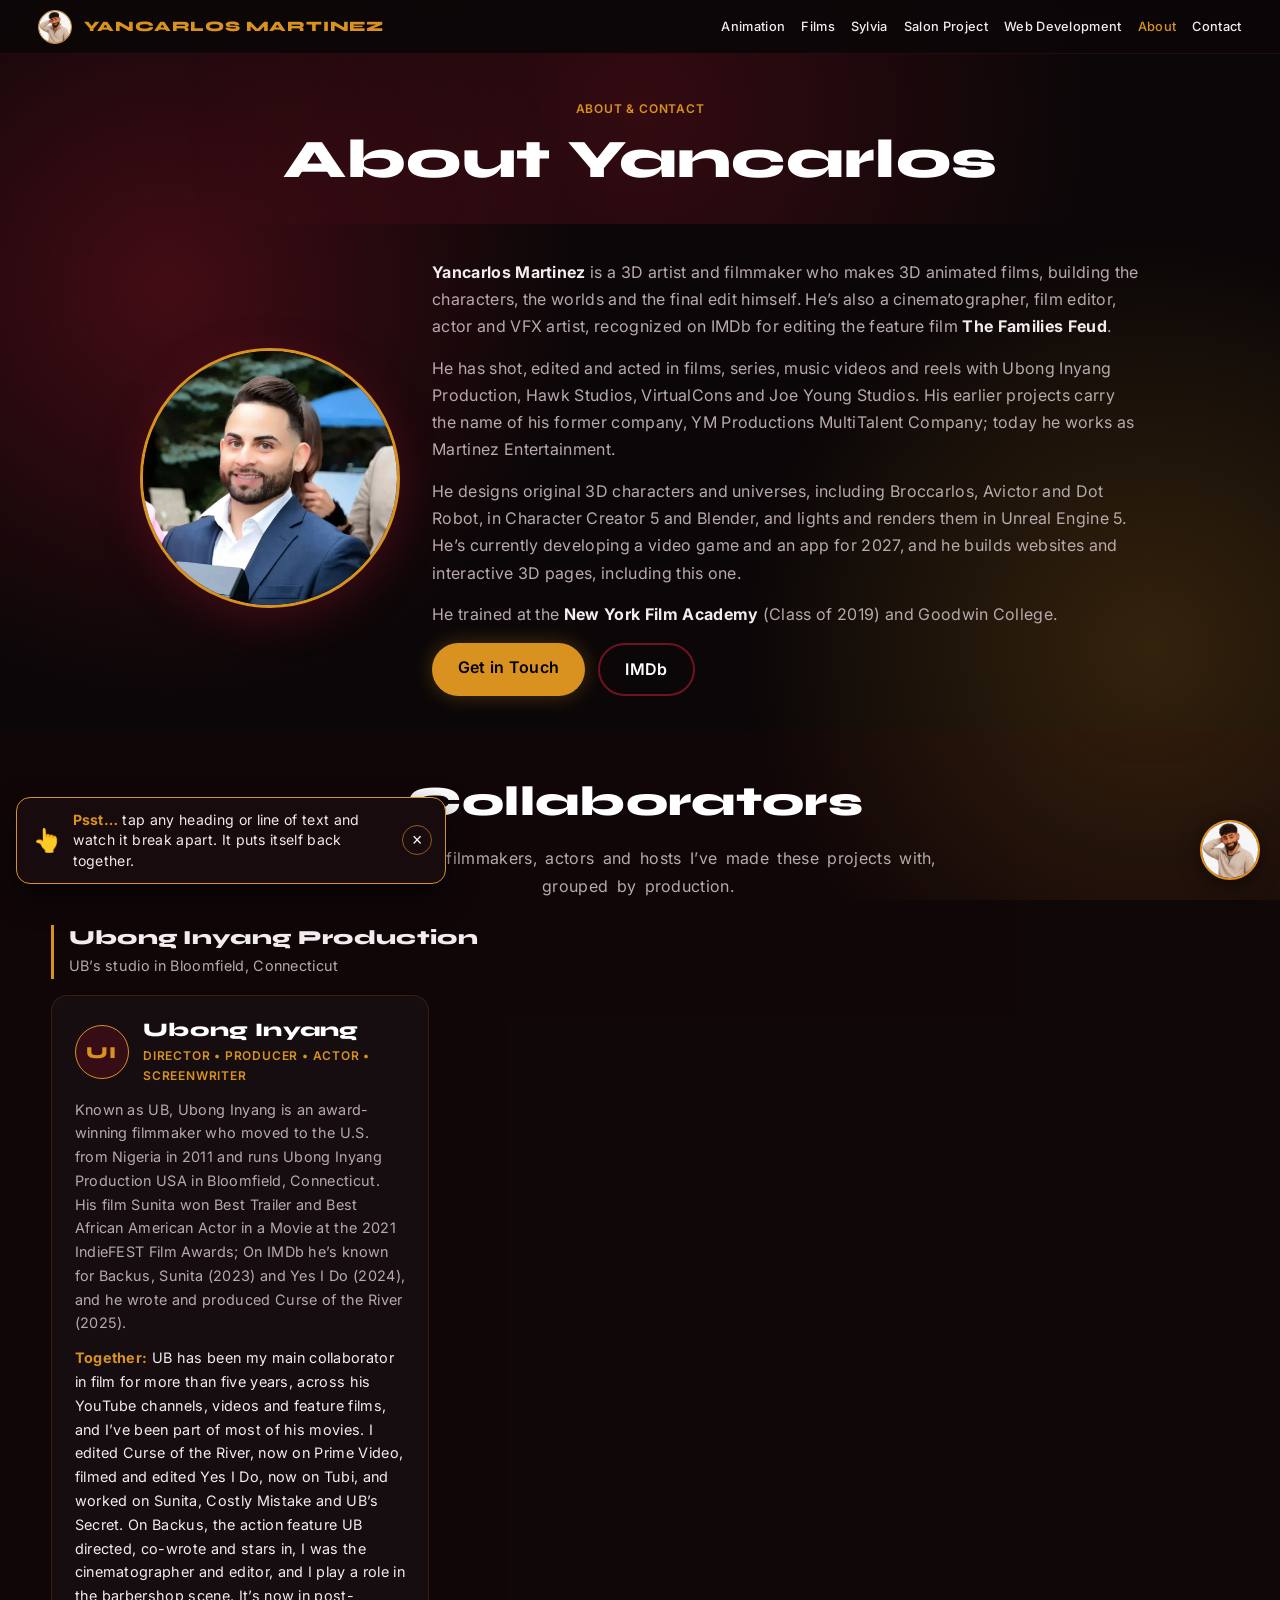
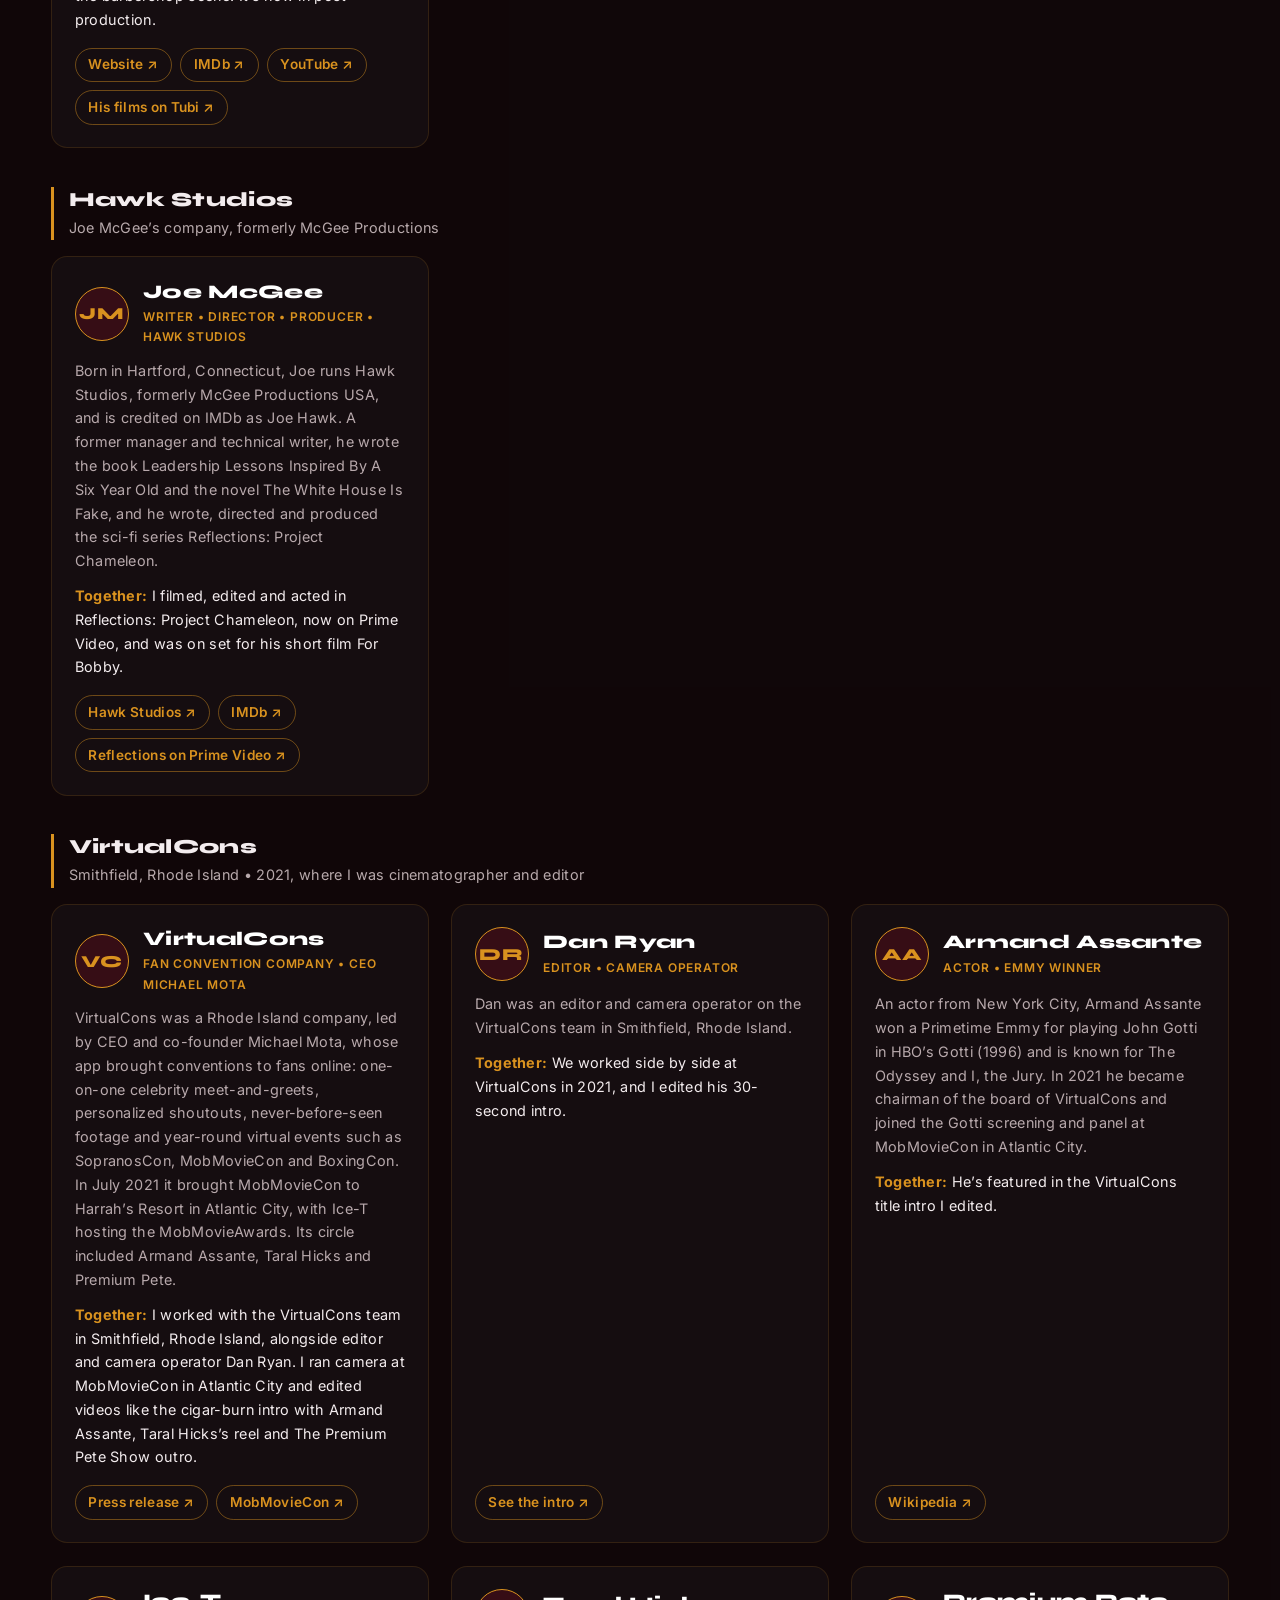
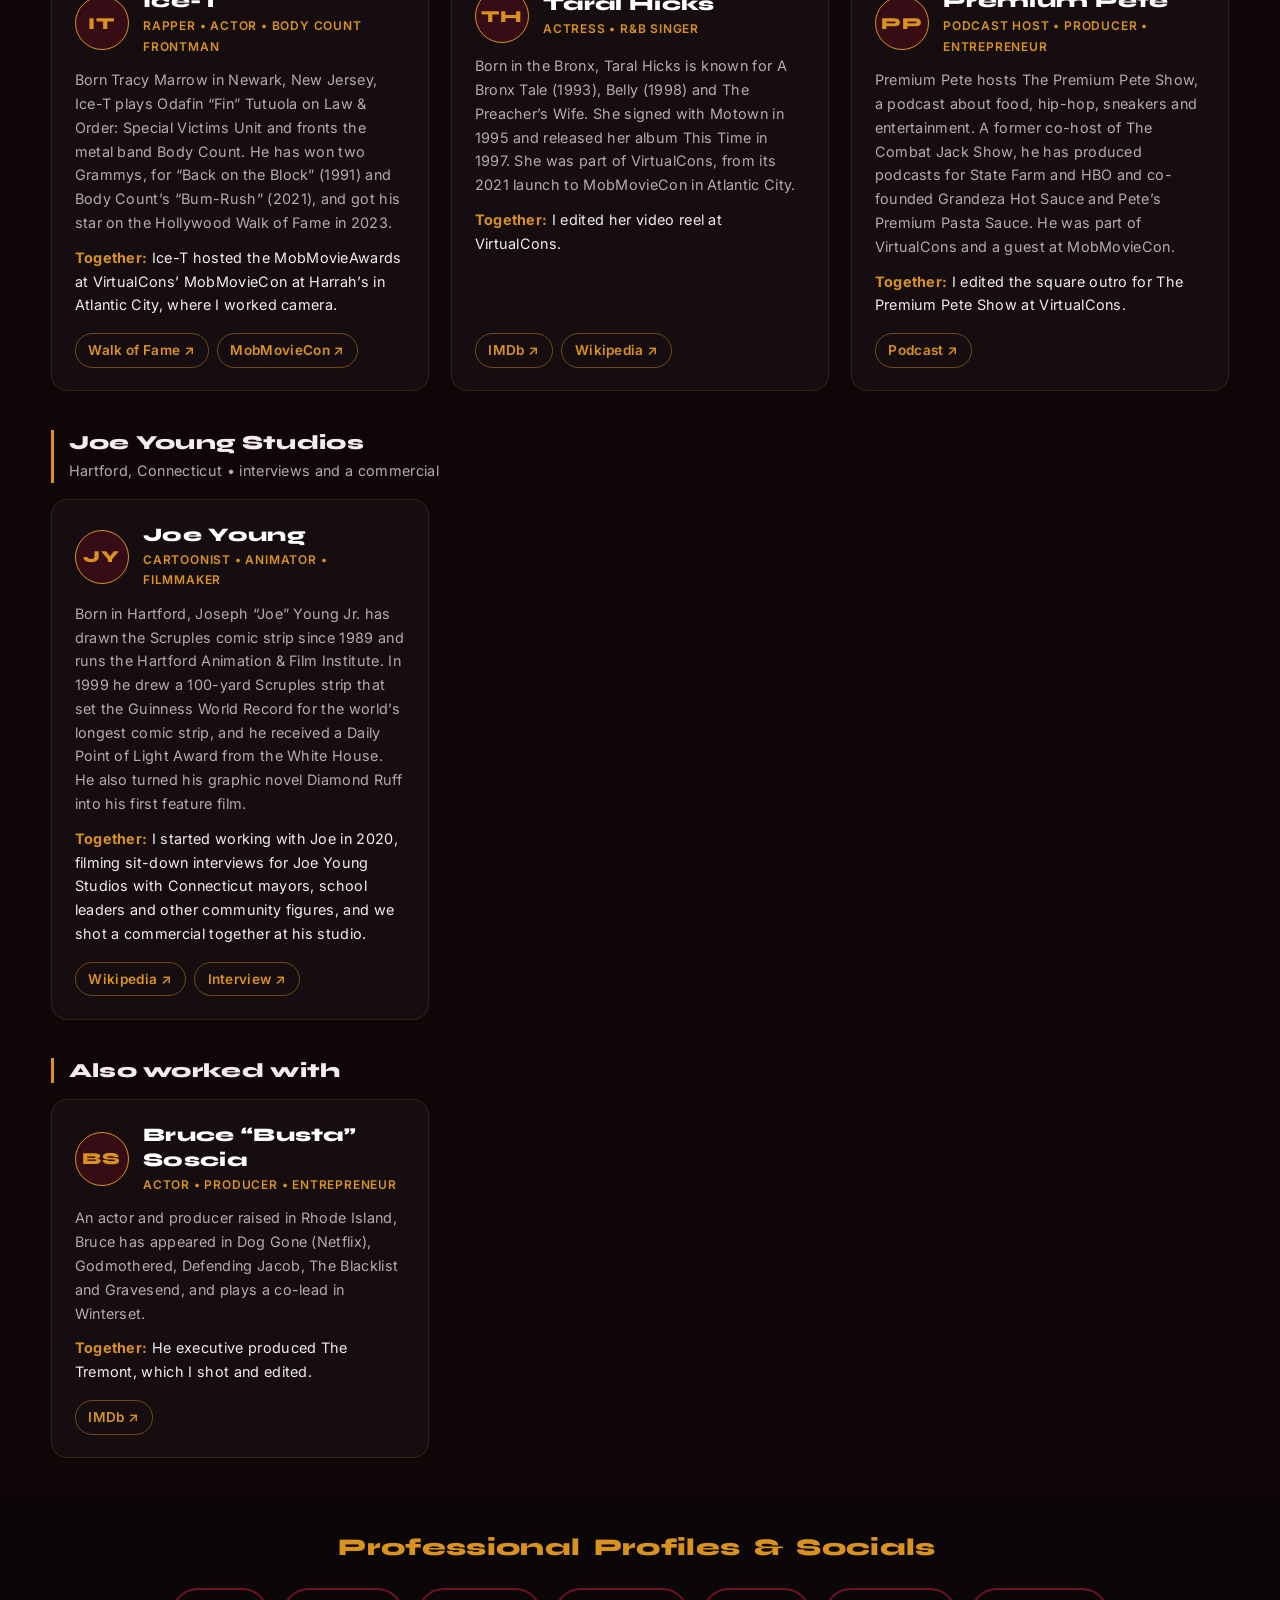
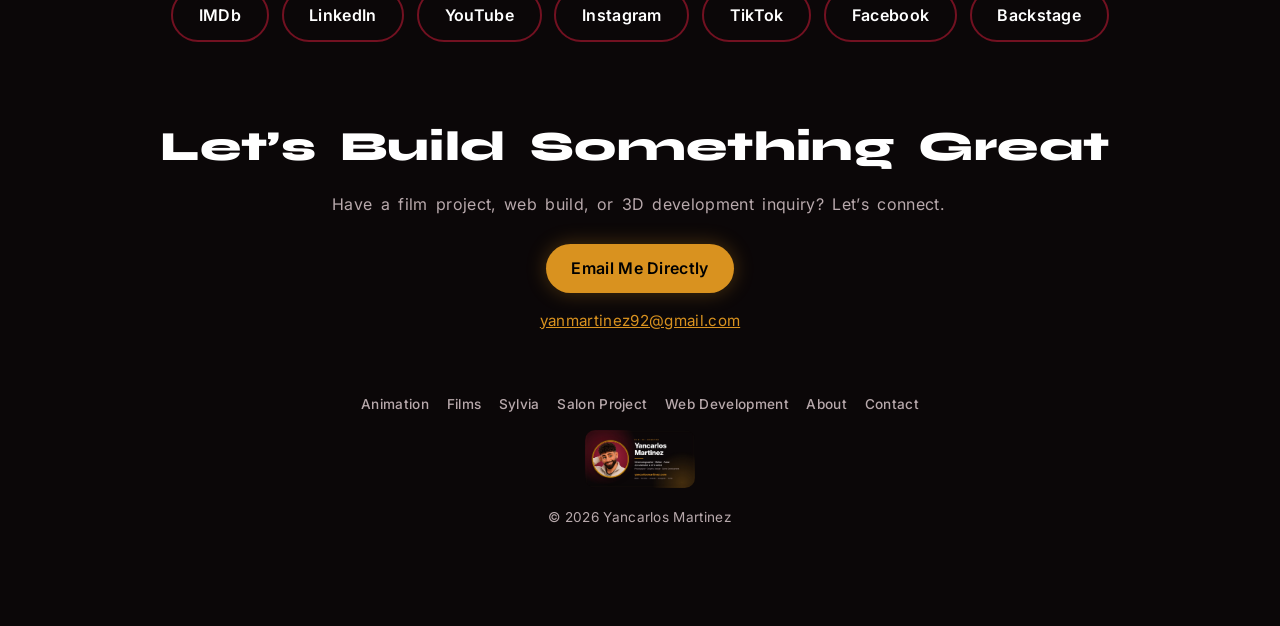
==== commit 6fa5430f: "Sound on the event videos, UB on-set card, keyed green screen photos, retouched premiere photos, new" ====
--- a/about/index.html
+++ b/about/index.html
@@ -4,7 +4,7 @@
 <meta charset="utf-8">
 <meta name="viewport" content="width=device-width, initial-scale=1">
 <title>About &amp; Contact | Yancarlos Martinez</title>
-<meta name="description" content="About Yancarlos Martinez: cinematographer, film editor, actor and 3D animator. His collaborators, profiles and how to get in touch.">
+<meta name="description" content="About Yancarlos Martinez: 3D artist and filmmaker making 3D animated films, plus cinematographer, film editor and actor. His collaborators, profiles and how to get in touch.">
 <meta name="author" content="Yancarlos Martinez">
 <meta name="robots" content="index, follow, max-image-preview:large">
 <link rel="canonical" href="https://www.yancarlosmartinez.com/about/">
@@ -14,14 +14,14 @@
 <meta property="og:site_name" content="Yancarlos Martinez">
 <meta property="og:url" content="https://www.yancarlosmartinez.com/about/">
 <meta property="og:title" content="About &amp; Contact | Yancarlos Martinez">
-<meta property="og:description" content="About Yancarlos Martinez: cinematographer, film editor, actor and 3D animator. His collaborators, profiles and how to get in touch.">
+<meta property="og:description" content="About Yancarlos Martinez: 3D artist and filmmaker making 3D animated films, plus cinematographer, film editor and actor. His collaborators, profiles and how to get in touch.">
 <meta property="og:image" content="https://www.yancarlosmartinez.com/img/og-yancarlos-martinez.jpg">
 <meta property="og:image:alt" content="Yancarlos Martinez: cinematographer, editor, actor, 3D animator and VFX artist. yancarlosmartinez.com">
 <meta property="og:image:width" content="1200">
 <meta property="og:image:height" content="630">
 <meta name="twitter:card" content="summary_large_image">
 <meta name="twitter:title" content="About &amp; Contact | Yancarlos Martinez">
-<meta name="twitter:description" content="About Yancarlos Martinez: cinematographer, film editor, actor and 3D animator. His collaborators, profiles and how to get in touch.">
+<meta name="twitter:description" content="About Yancarlos Martinez: 3D artist and filmmaker making 3D animated films, plus cinematographer, film editor and actor. His collaborators, profiles and how to get in touch.">
 <meta name="twitter:image" content="https://www.yancarlosmartinez.com/img/og-yancarlos-martinez.jpg">
 <script type="application/ld+json">
 {"@context": "https://schema.org", "@graph": [{"@type": "Person", "@id": "https://www.yancarlosmartinez.com/#person", "name": "Yancarlos Martinez", "alternateName": ["Yan Martinez", "Yan Carlos Martinez", "Yancarlos Martínez"], "url": "https://www.yancarlosmartinez.com/", "image": "https://www.yancarlosmartinez.com/img/og-yancarlos-martinez.jpg", "jobTitle": ["Cinematographer", "Film Editor", "Actor", "3D Animator", "VFX Artist"], "description": "Cinematographer, film editor, actor, 3D animator and VFX artist. Also a photographer, graphic designer, web developer and game developer.", "knowsAbout": ["Cinematography", "Film editing", "Visual effects", "3D animation", "Character Creator", "Blender", "Unreal Engine", "Unity", "Photography", "Graphic design", "Web development", "Game development"], "email": "mailto:yanmartinez92@gmail.com", "alumniOf": ["New York Film Academy", "Goodwin College"], "sameAs": ["https://www.imdb.com/name/nm11192416/", "https://www.linkedin.com/in/yancarlos-martinez-56a610203/", "https://www.youtube.com/@YanAnimations3D", "https://www.instagram.com/yancarlosmart1nez/", "https://www.facebook.com/yancarlosmart1nez/", "https://www.tiktok.com/@yancarlosmart1nez"]}, {"@type": "WebSite", "@id": "https://www.yancarlosmartinez.com/#website", "name": "Yancarlos Martinez", "alternateName": "yancarlosmartinez.com", "url": "https://www.yancarlosmartinez.com/", "publisher": {"@id": "https://www.yancarlosmartinez.com/#person"}}, {"@type": "WebPage", "@id": "https://www.yancarlosmartinez.com/about/#page", "url": "https://www.yancarlosmartinez.com/about/", "name": "About & Contact | Yancarlos Martinez", "isPartOf": {"@id": "https://www.yancarlosmartinez.com/#website"}, "about": {"@id": "https://www.yancarlosmartinez.com/#person"}, "breadcrumb": {"@type": "BreadcrumbList", "itemListElement": [{"@type": "ListItem", "position": 1, "name": "Home", "item": "https://www.yancarlosmartinez.com/"}, {"@type": "ListItem", "position": 2, "name": "About & Contact", "item": "https://www.yancarlosmartinez.com/about/"}]}}]}
@@ -59,11 +59,12 @@
 
 <section id="bio">
   <div class="bio">
-    <img src="/img/about-portrait.webp" alt="Yancarlos as a 3D cartoon character" loading="lazy" decoding="async">
+    <img src="/img/yancarlos-camera.webp" alt="Yancarlos Martinez smiling on set with his camera" loading="lazy" decoding="async">
     <div>
-      <p><b>Yancarlos Martinez</b> is a cinematographer, film editor, actor, 3D animator and VFX artist. He’s recognized on IMDb for editing the feature film <b>The Families Feud</b>, and he has shot, edited and acted in films, series, music videos and reels with Ubong Inyang Production, Hawk Studios, VirtualCons and Joe Young Studios. His earlier projects carry the name of his former company, YM Productions MultiTalent Company; today he works as Martinez Entertainment.</p>
-      <p>He builds original 3D characters and universes, including Broccarlos, Avictor and Dot Robot, in Character Creator 5 and Blender, lit and rendered in Unreal Engine 5. He also develops games in Unreal Engine and Unity, and builds websites and interactive 3D pages.</p>
-      <p>He trained at the <b>New York Film Academy</b> (Class of 2019) and Goodwin College, and works as a commercial print model.</p>
+      <p><b>Yancarlos Martinez</b> is a 3D artist and filmmaker who makes 3D animated films, building the characters, the worlds and the final edit himself. He’s also a cinematographer, film editor, actor and VFX artist, recognized on IMDb for editing the feature film <b>The Families Feud</b>.</p>
+      <p>He has shot, edited and acted in films, series, music videos and reels with Ubong Inyang Production, Hawk Studios, VirtualCons and Joe Young Studios. His earlier projects carry the name of his former company, YM Productions MultiTalent Company; today he works as Martinez Entertainment.</p>
+      <p>He designs original 3D characters and universes, including Broccarlos, Avictor and Dot Robot, in Character Creator 5 and Blender, and lights and renders them in Unreal Engine 5. He’s currently developing a video game and an app for 2027, and he builds websites and interactive 3D pages, including this one.</p>
+      <p>He trained at the <b>New York Film Academy</b> (Class of 2019) and Goodwin College.</p>
       <div class="btns" style="justify-content:flex-start"><a href="#contact" class="btn btn-primary">Get in Touch</a><a href="https://www.imdb.com/name/nm11192416/" target="_blank" rel="noopener" class="btn btn-outline">IMDb</a></div>
     </div>
   </div>
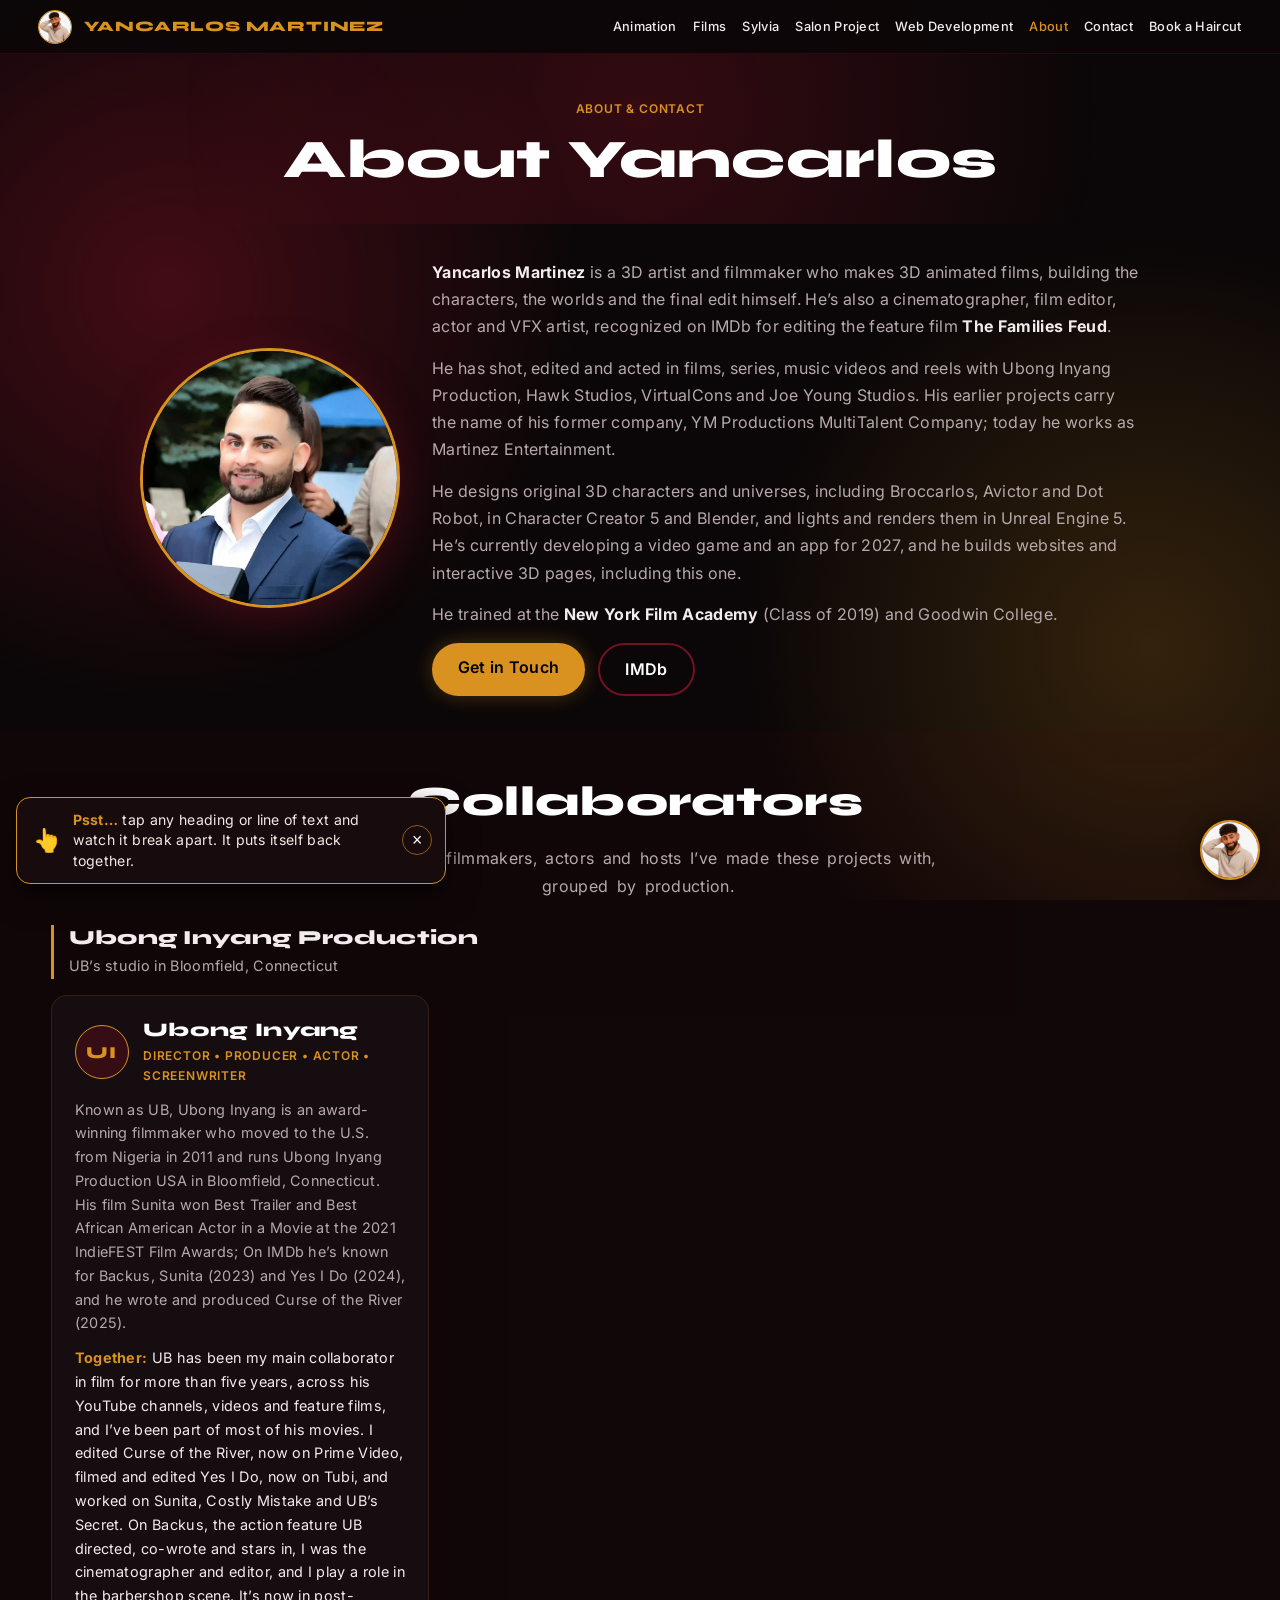
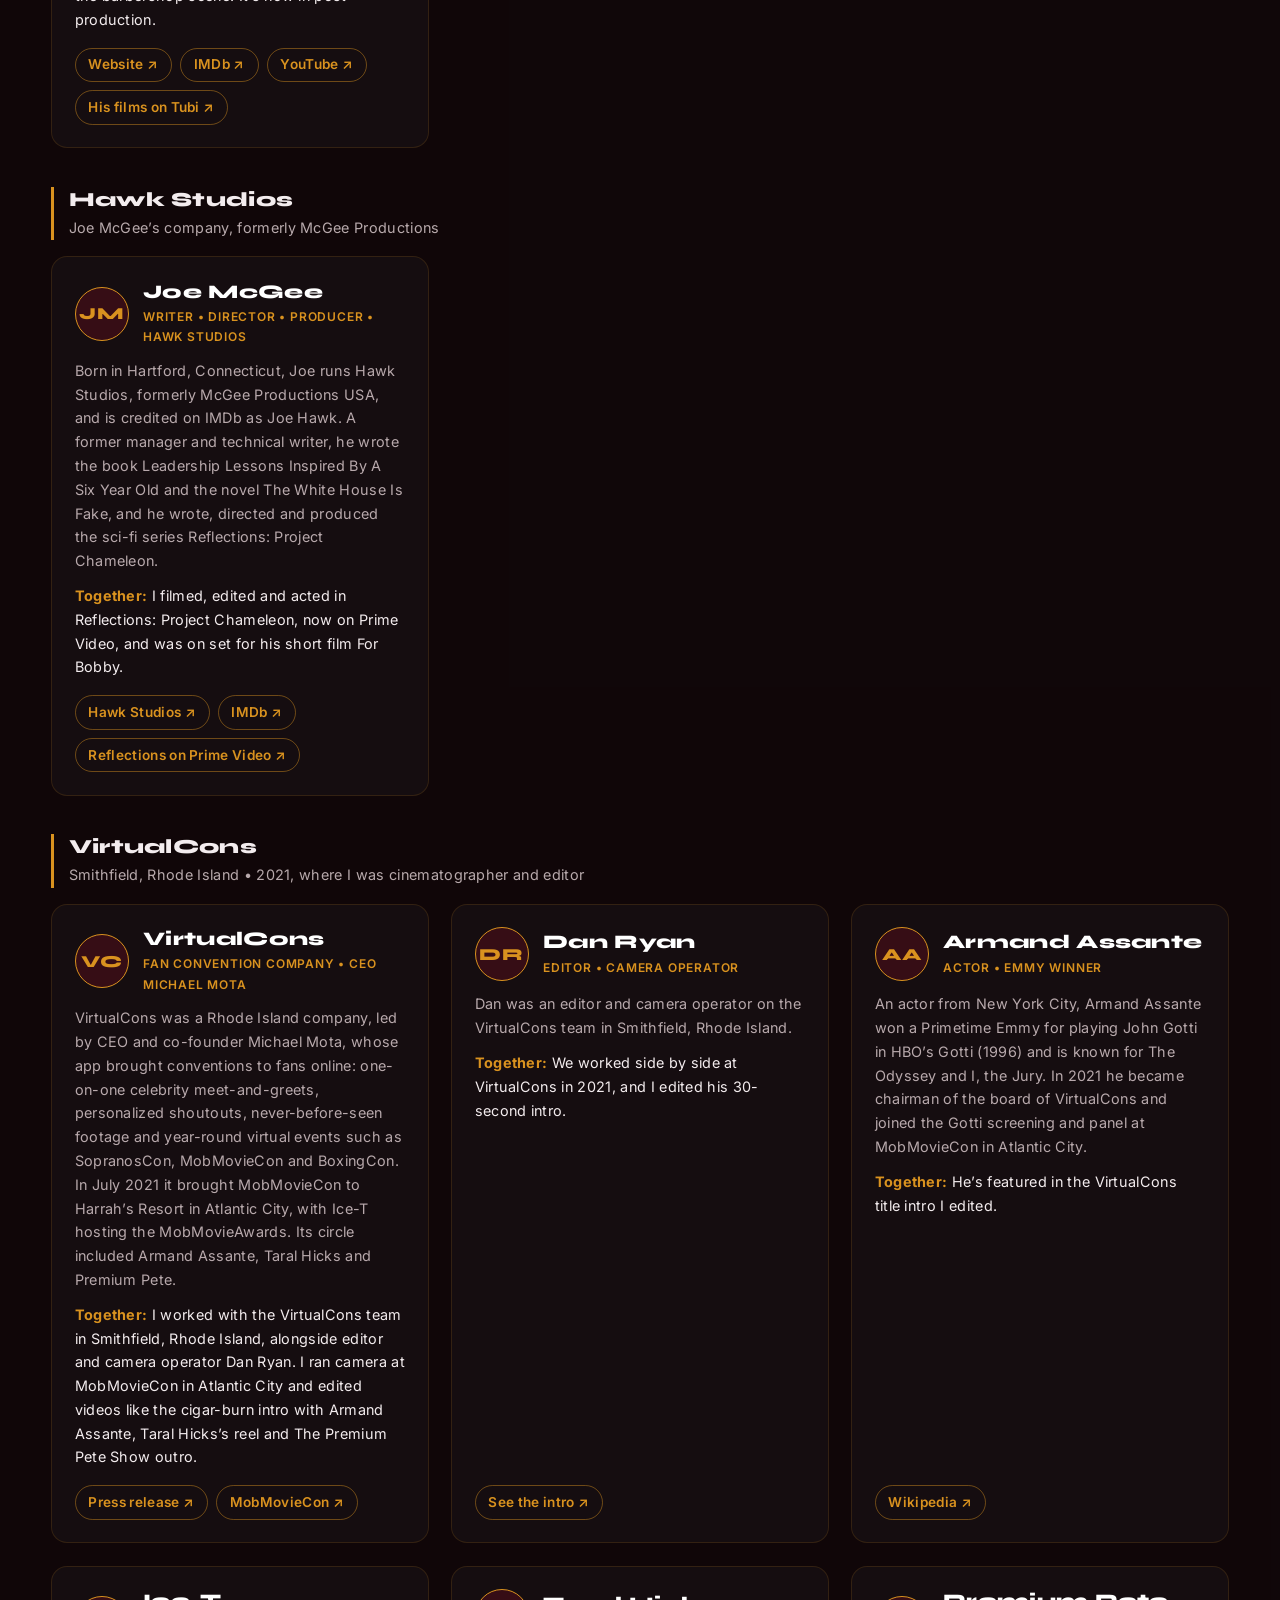
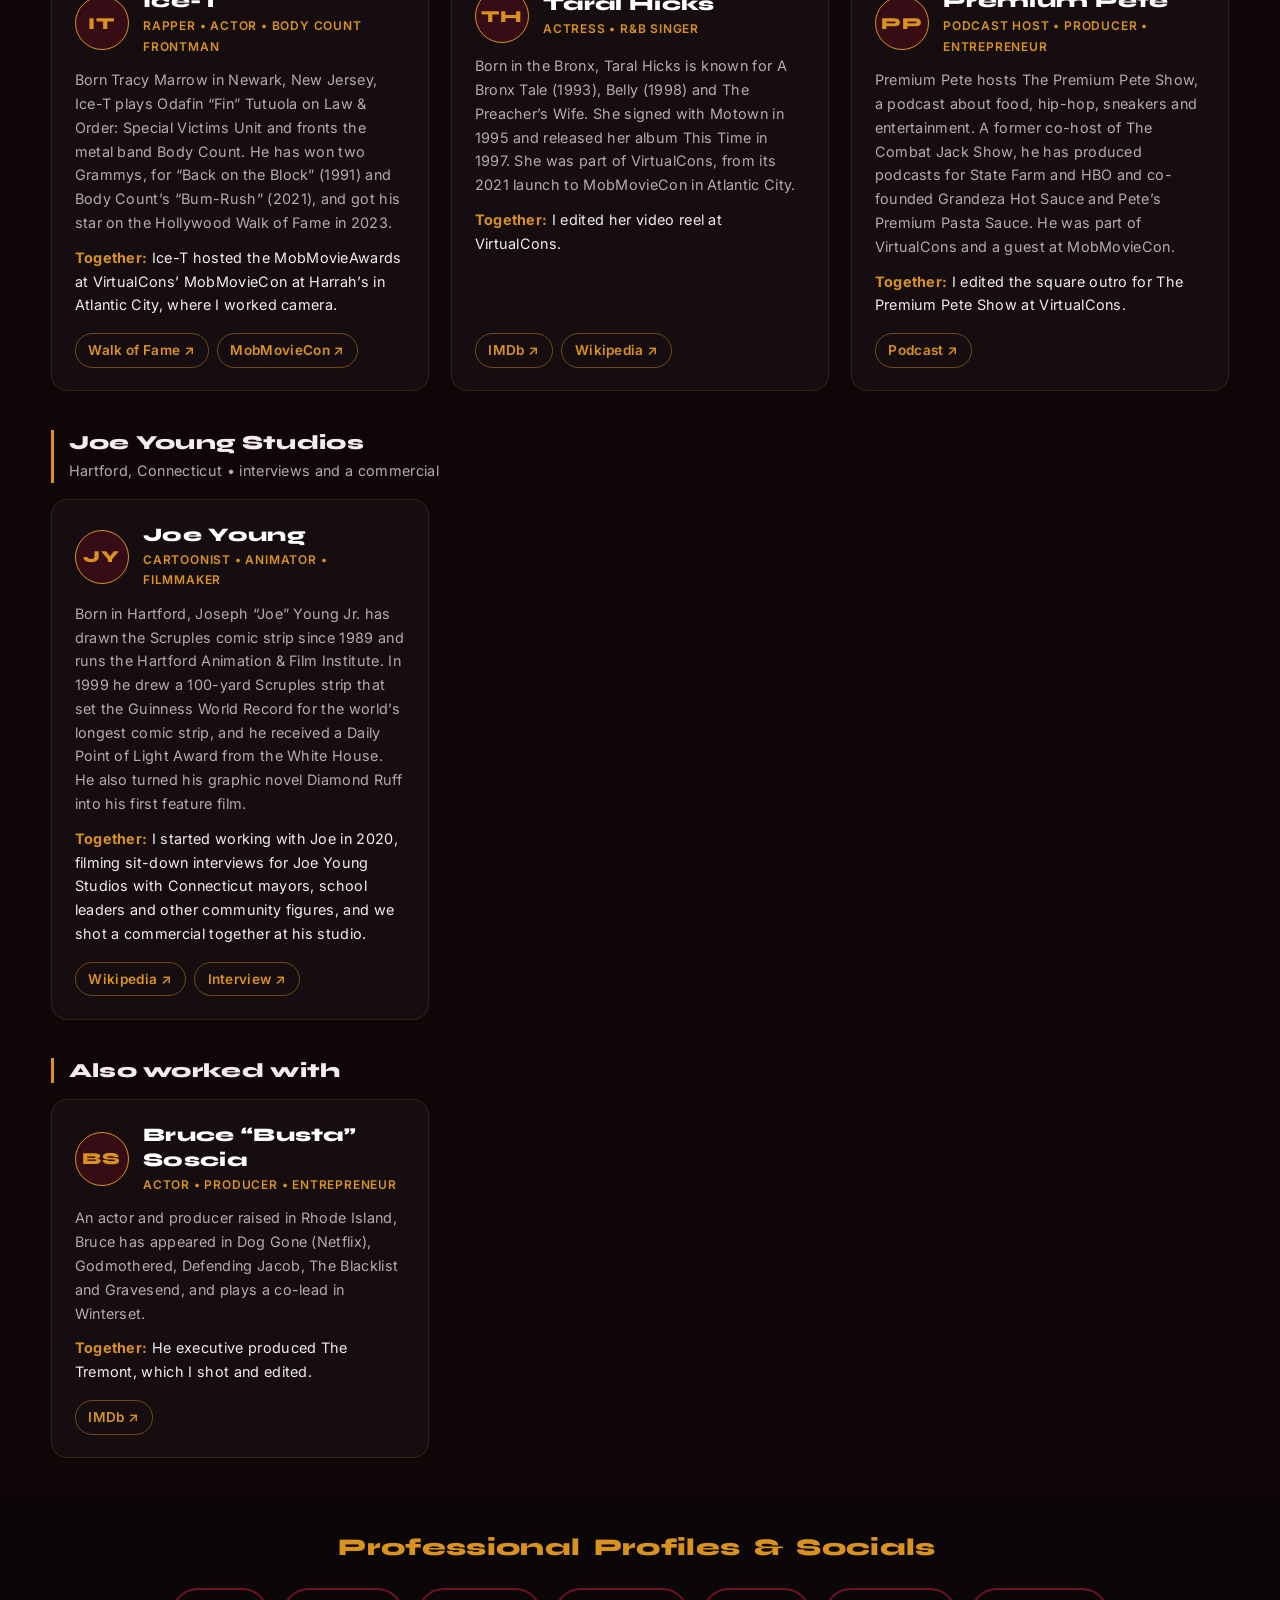
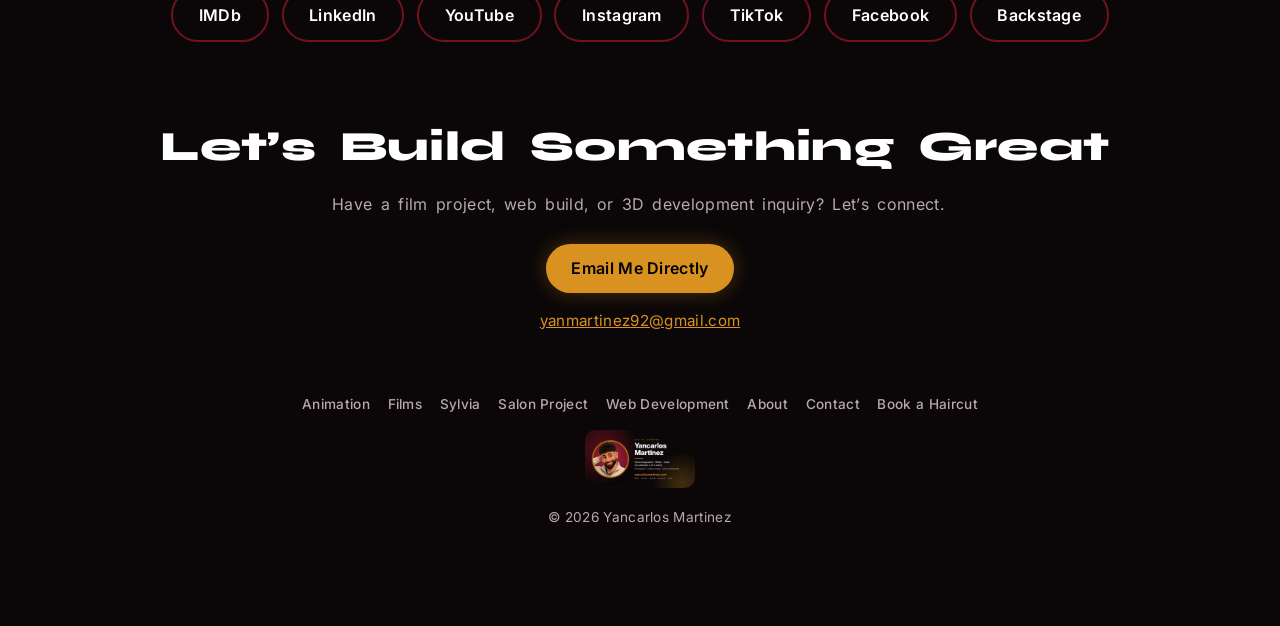
==== commit 120e67ec: "Add Book a Haircut to the main menu and footer on every page Co-Authored-By: Claude Opus 5.5 <norepl" ====
--- a/about/index.html
+++ b/about/index.html
@@ -46,6 +46,7 @@
     <a href="/web-development/">Web Development</a>
     <a href="/about/" aria-current="page">About</a>
     <a href="/about/#contact">Contact</a>
+    <a href="/barber/">Book a Haircut</a>
   </nav>
 </header>
 
@@ -183,7 +184,7 @@
 </main>
 
 <footer class="site">
-  <nav class="fnav" aria-label="Site pages"><a href="/">Animation</a> <a href="/films/">Films</a> <a href="/sylvia/">Sylvia</a> <a href="/salon/">Salon Project</a> <a href="/web-development/">Web Development</a> <a href="/about/">About</a> <a href="/about/#contact">Contact</a></nav>
+  <nav class="fnav" aria-label="Site pages"><a href="/">Animation</a> <a href="/films/">Films</a> <a href="/sylvia/">Sylvia</a> <a href="/salon/">Salon Project</a> <a href="/web-development/">Web Development</a> <a href="/about/">About</a> <a href="/about/#contact">Contact</a> <a href="/barber/">Book a Haircut</a></nav>
   <img src="/img/og-yancarlos-martinez.jpg" alt="Illustration of Yancarlos Martinez" loading="lazy" decoding="async">
   <p>&copy; 2026 Yancarlos Martinez</p>
 </footer>
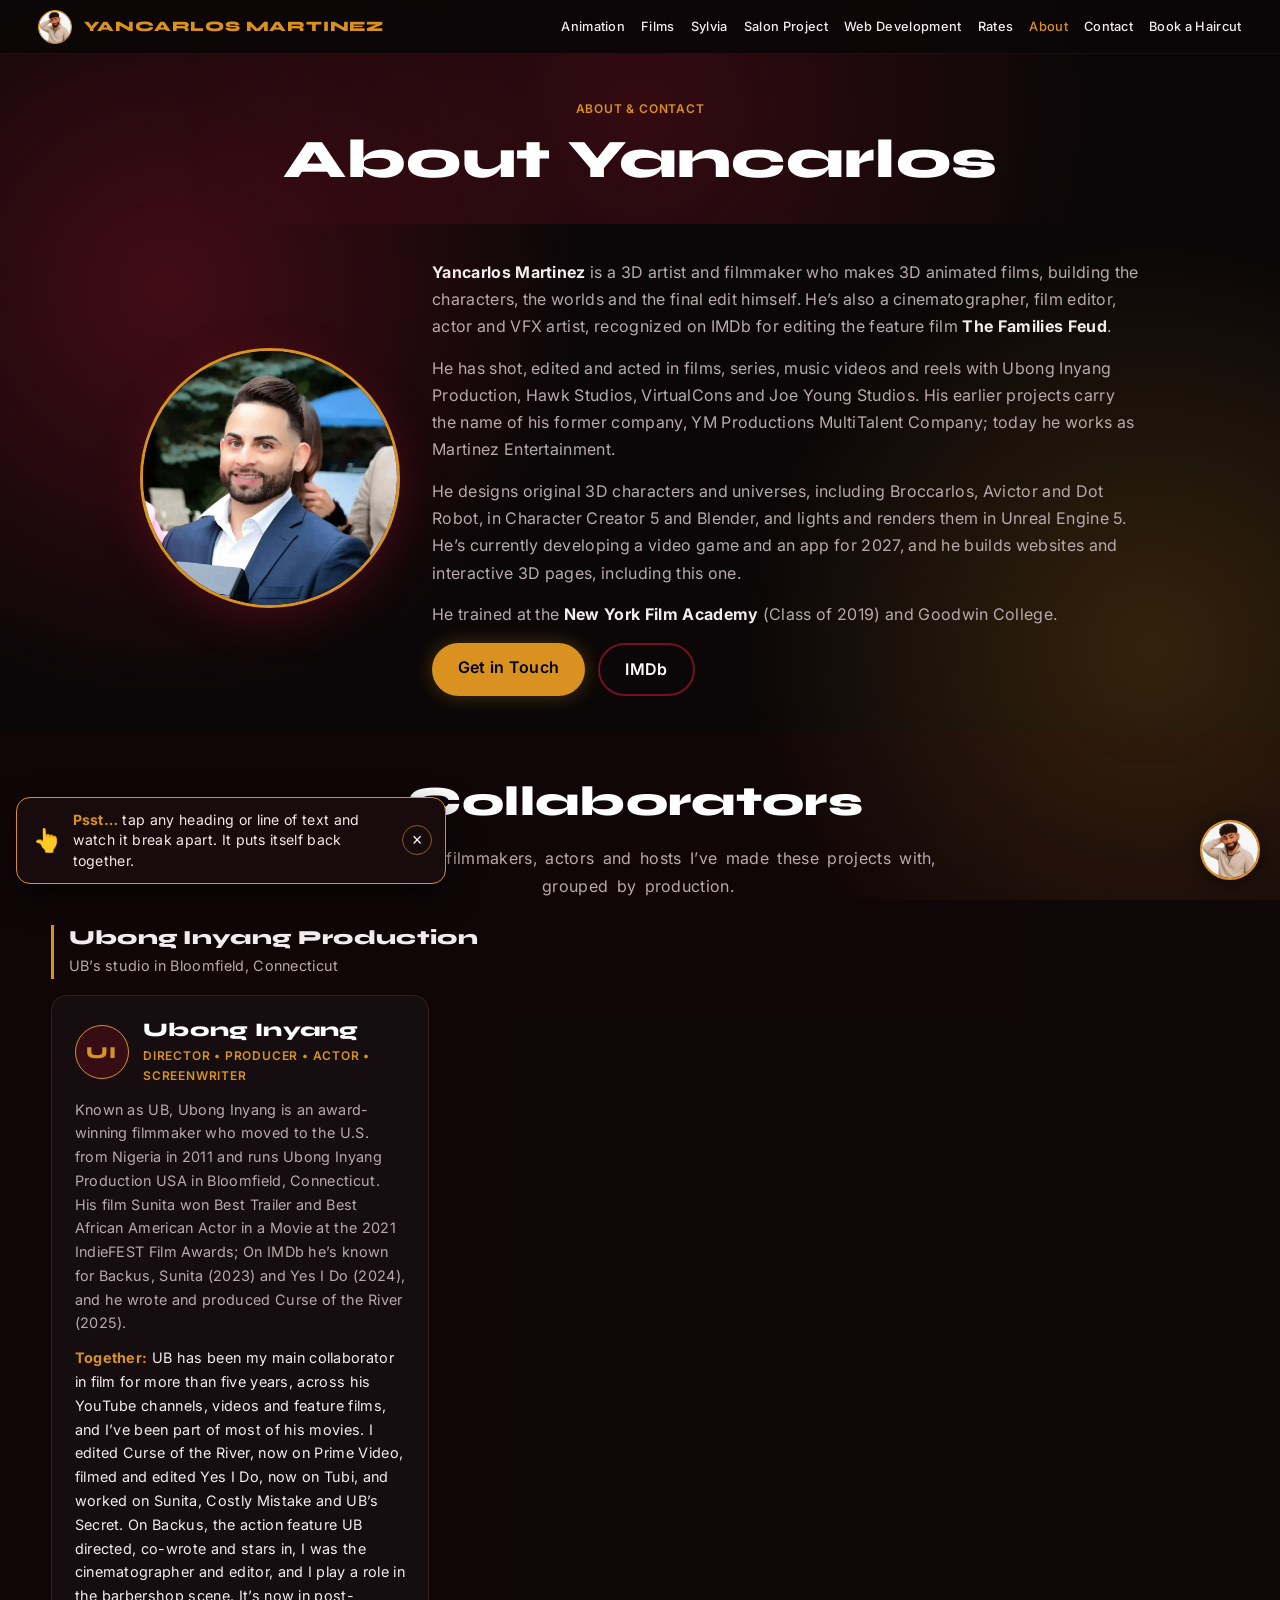
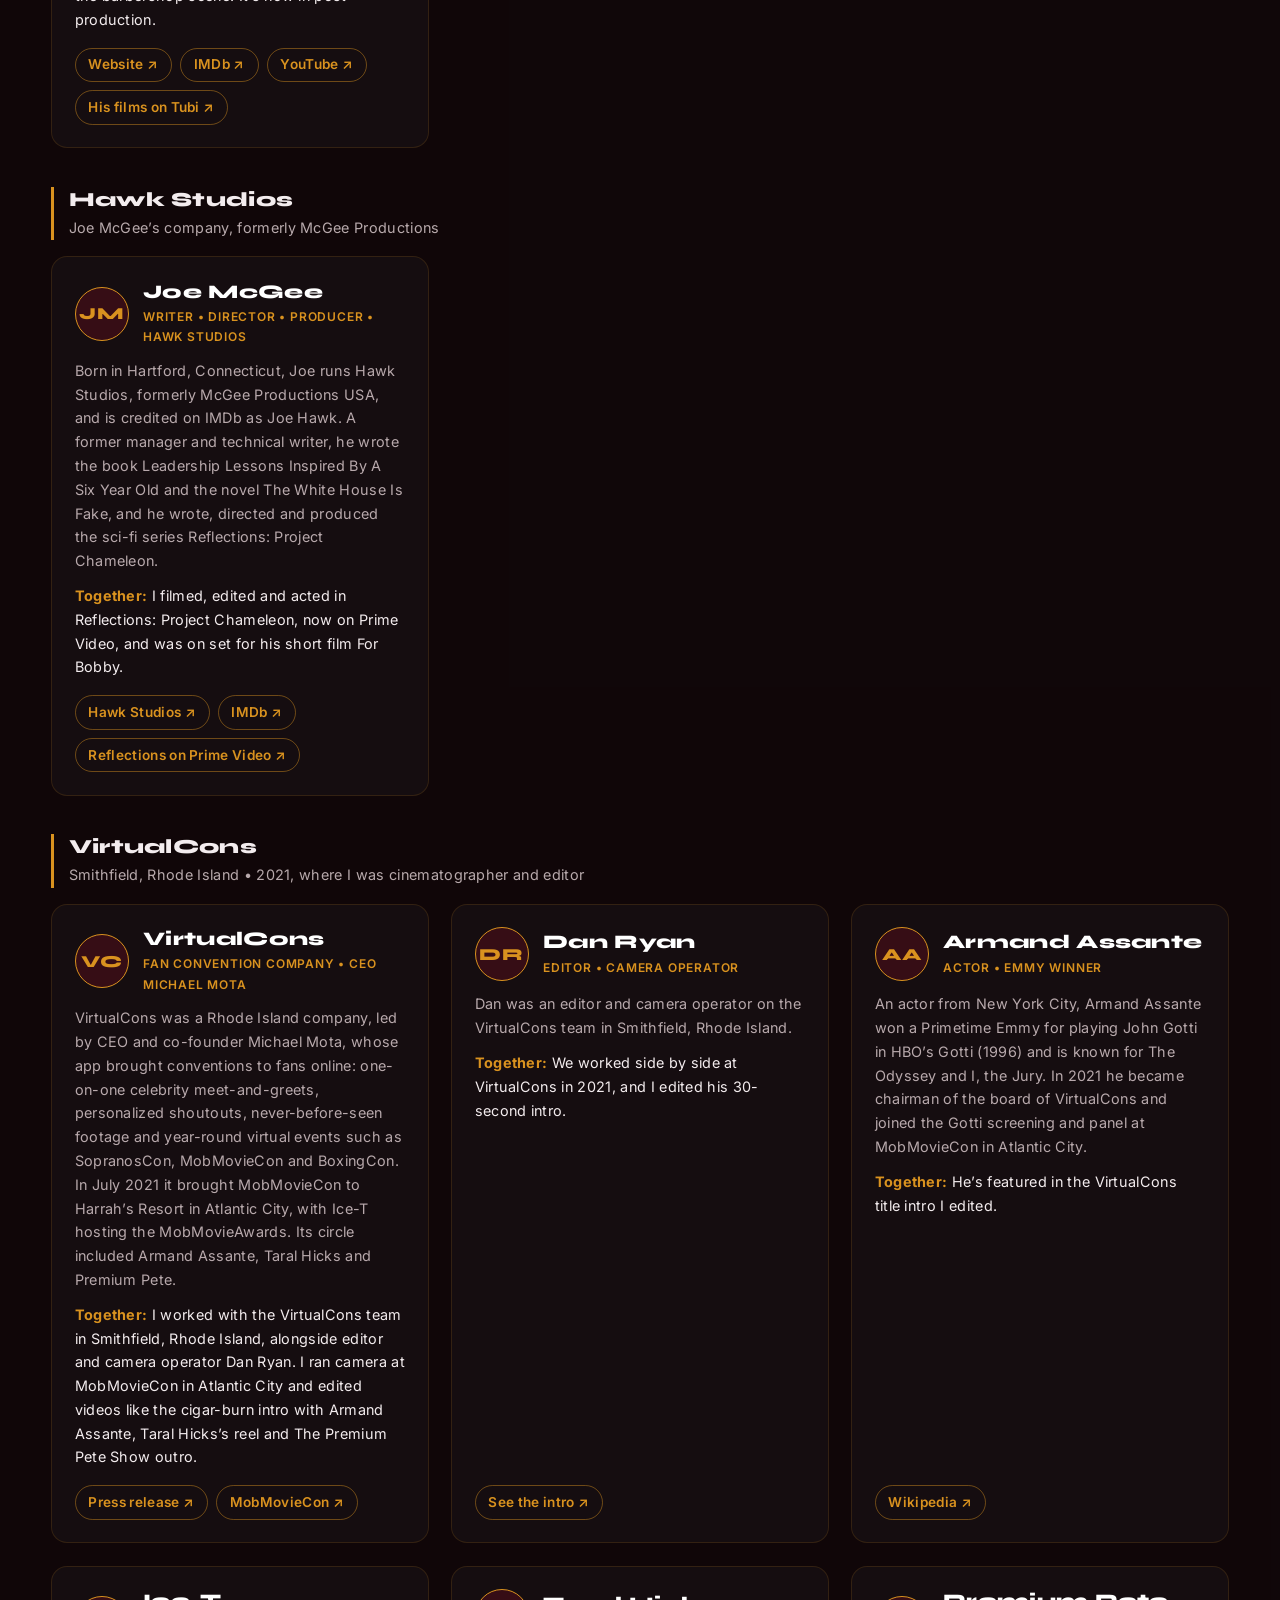
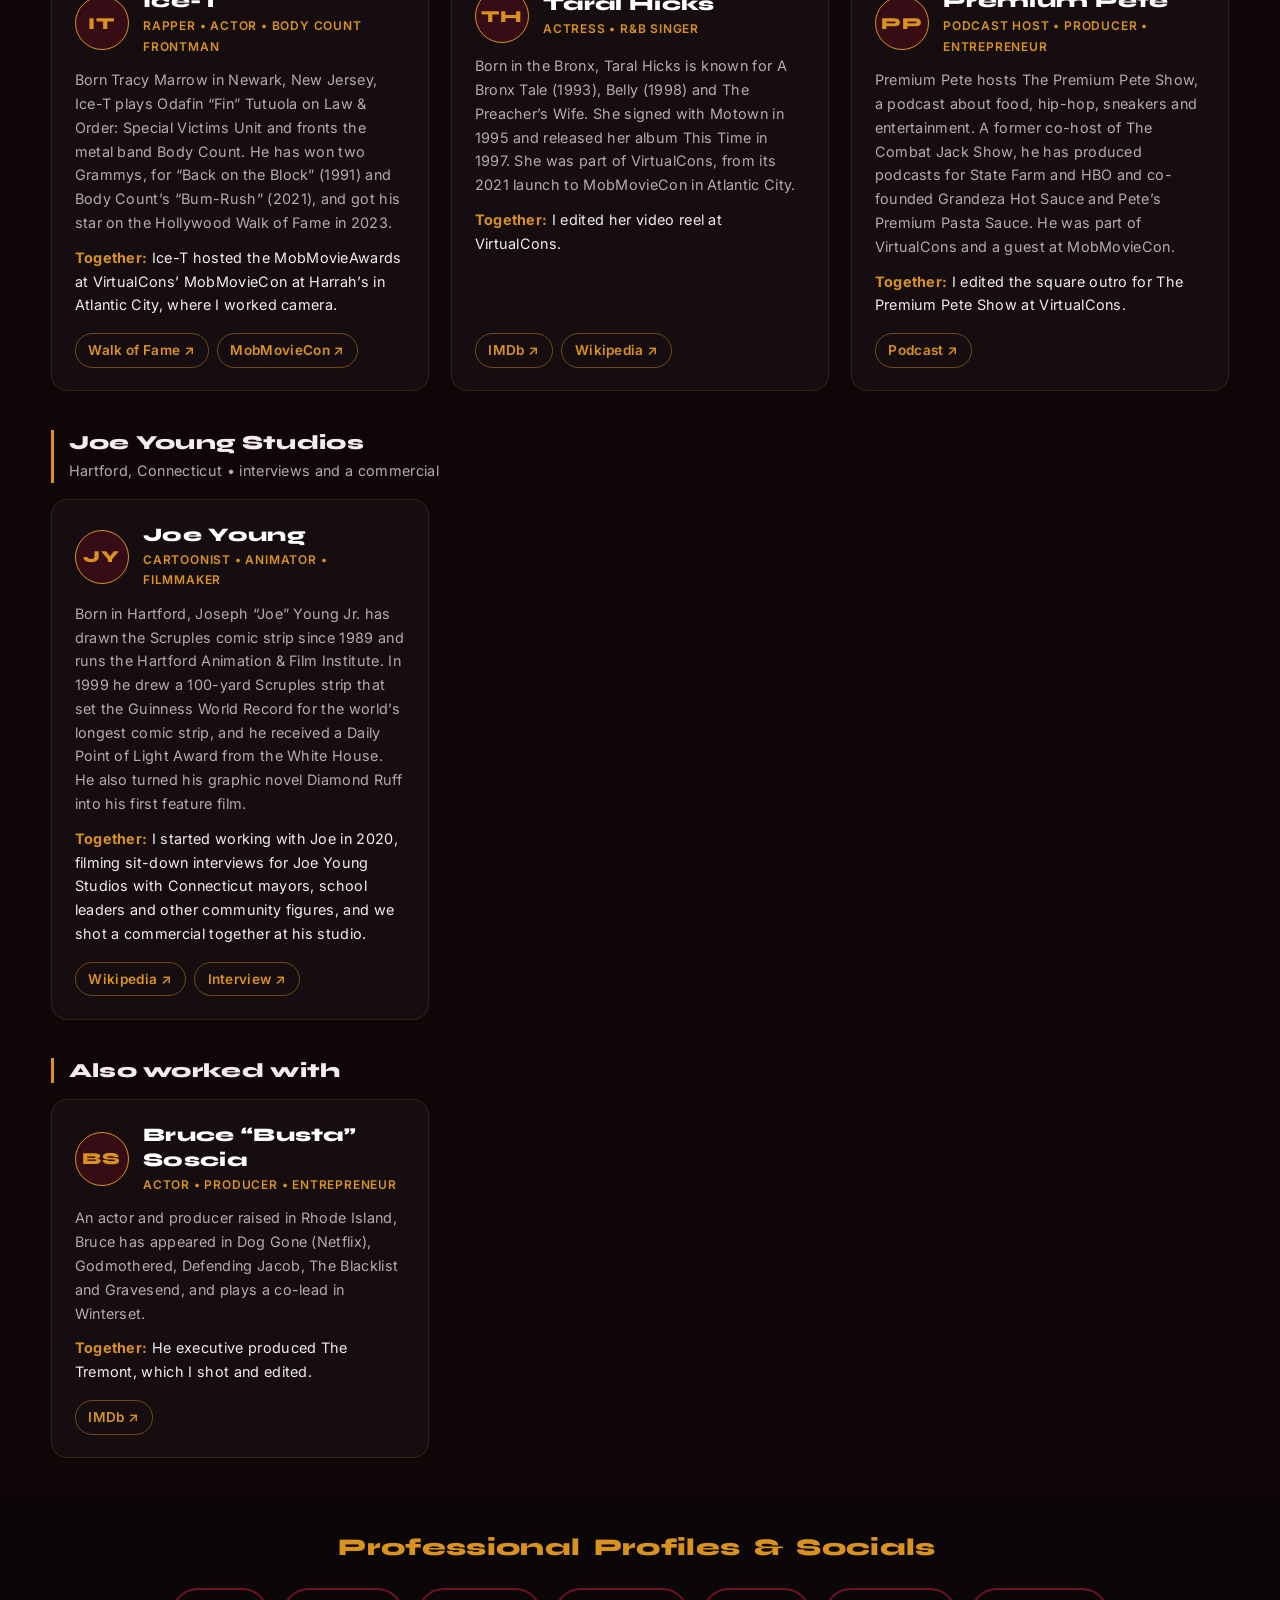
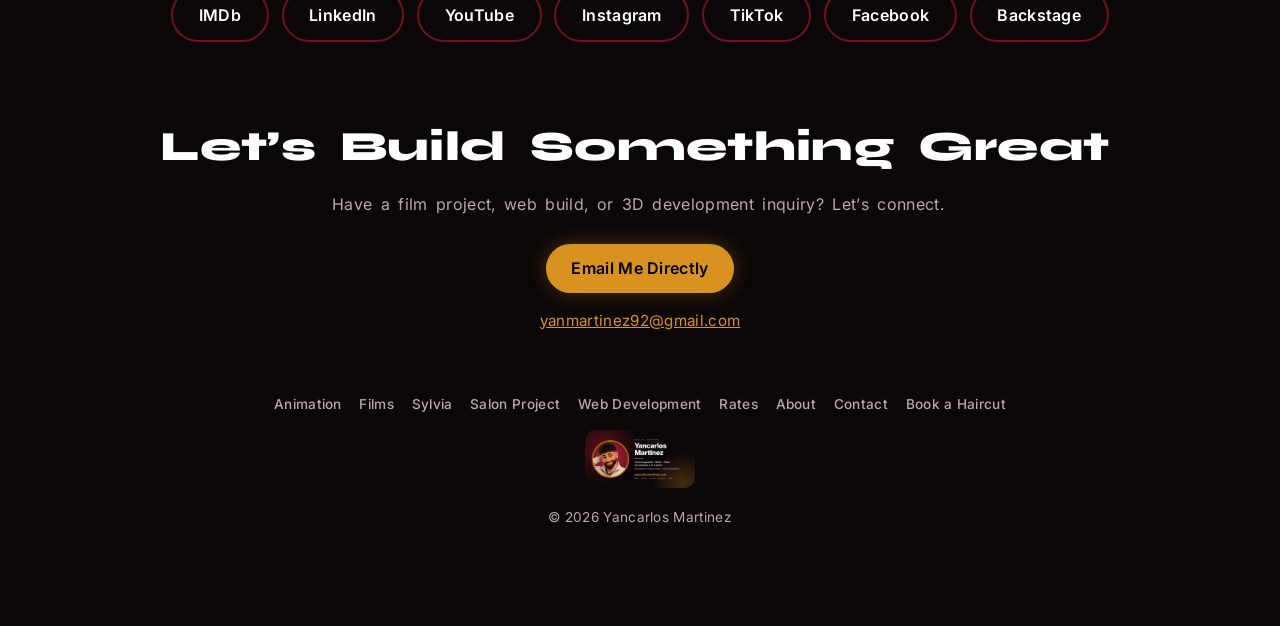
==== commit 36270b5c: "Add the Services & Rates page and a Rates link in the menu Starting prices for video editing, green " ====
--- a/about/index.html
+++ b/about/index.html
@@ -44,6 +44,7 @@
     <a href="/sylvia/">Sylvia</a>
     <a href="/salon/">Salon Project</a>
     <a href="/web-development/">Web Development</a>
+    <a href="/rates/">Rates</a>
     <a href="/about/" aria-current="page">About</a>
     <a href="/about/#contact">Contact</a>
     <a href="/barber/">Book a Haircut</a>
@@ -184,7 +185,7 @@
 </main>
 
 <footer class="site">
-  <nav class="fnav" aria-label="Site pages"><a href="/">Animation</a> <a href="/films/">Films</a> <a href="/sylvia/">Sylvia</a> <a href="/salon/">Salon Project</a> <a href="/web-development/">Web Development</a> <a href="/about/">About</a> <a href="/about/#contact">Contact</a> <a href="/barber/">Book a Haircut</a></nav>
+  <nav class="fnav" aria-label="Site pages"><a href="/">Animation</a> <a href="/films/">Films</a> <a href="/sylvia/">Sylvia</a> <a href="/salon/">Salon Project</a> <a href="/web-development/">Web Development</a> <a href="/rates/">Rates</a> <a href="/about/">About</a> <a href="/about/#contact">Contact</a> <a href="/barber/">Book a Haircut</a></nav>
   <img src="/img/og-yancarlos-martinez.jpg" alt="Illustration of Yancarlos Martinez" loading="lazy" decoding="async">
   <p>&copy; 2026 Yancarlos Martinez</p>
 </footer>
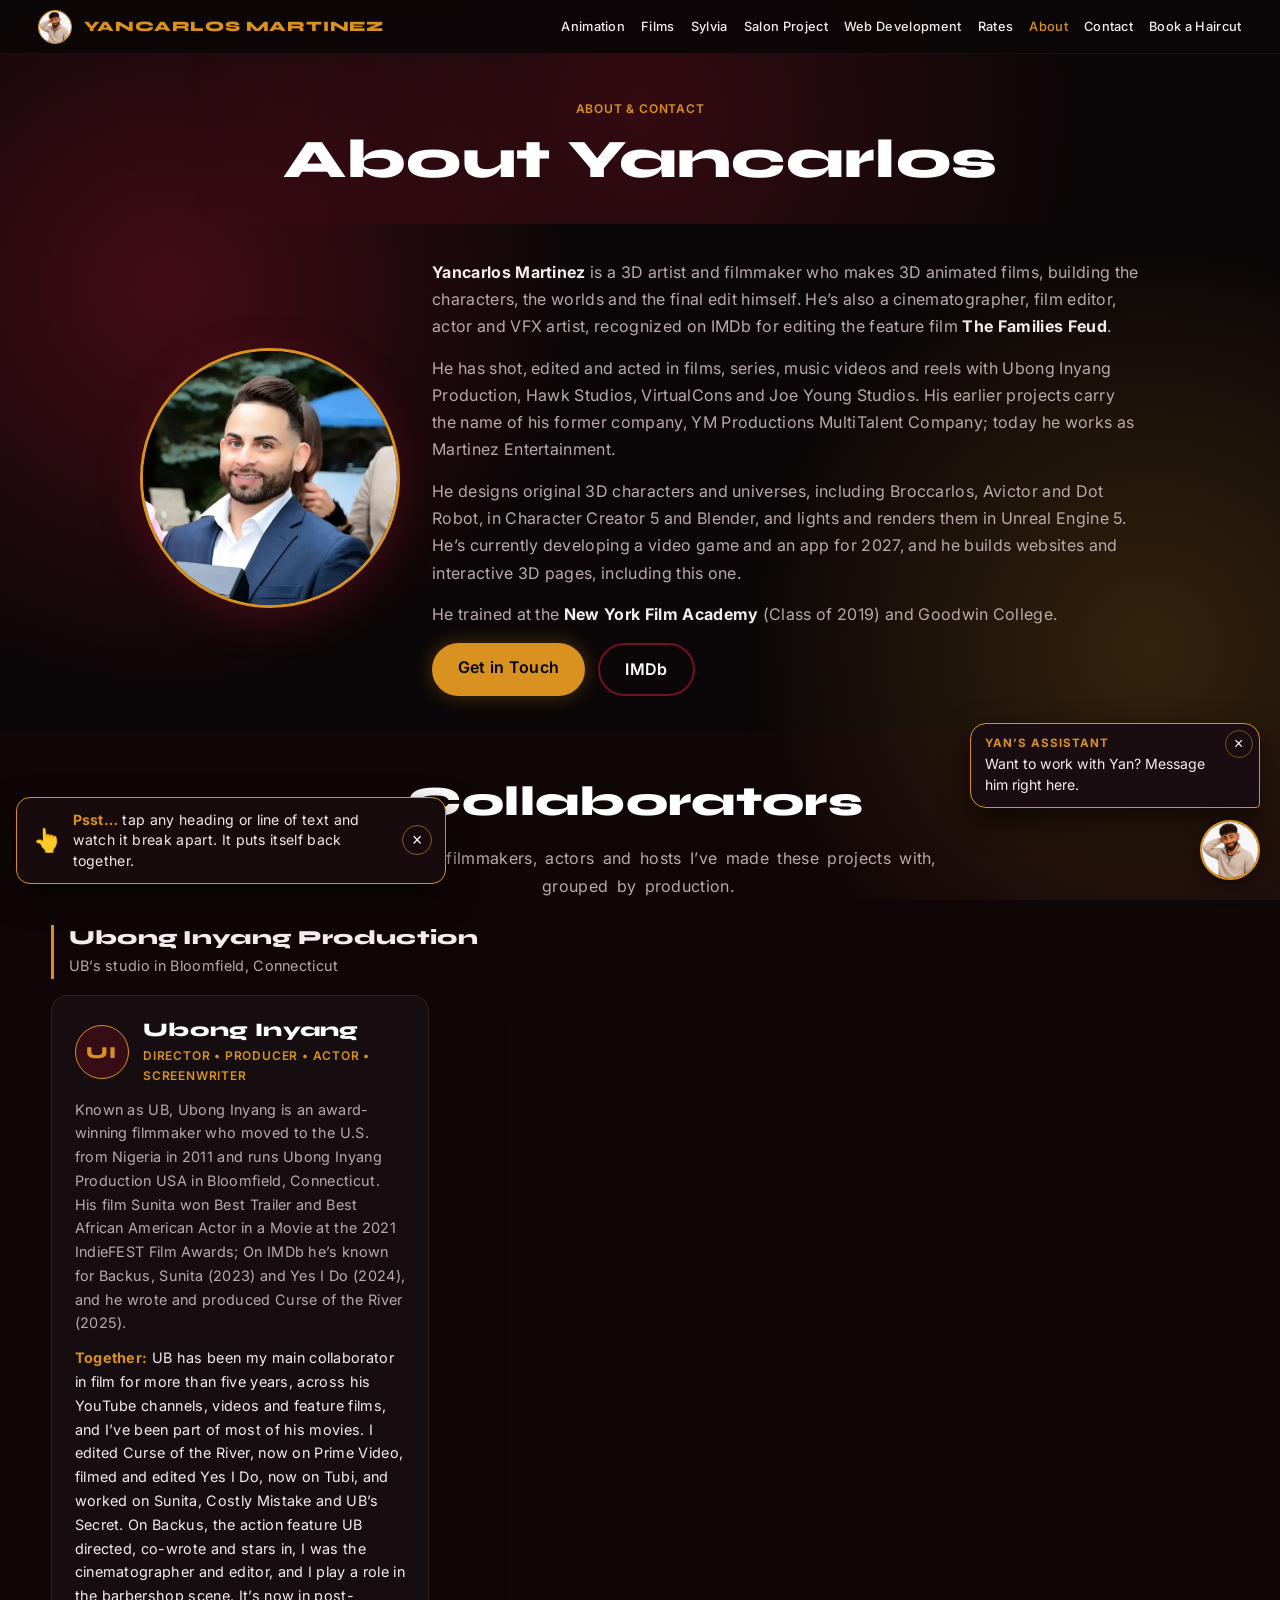
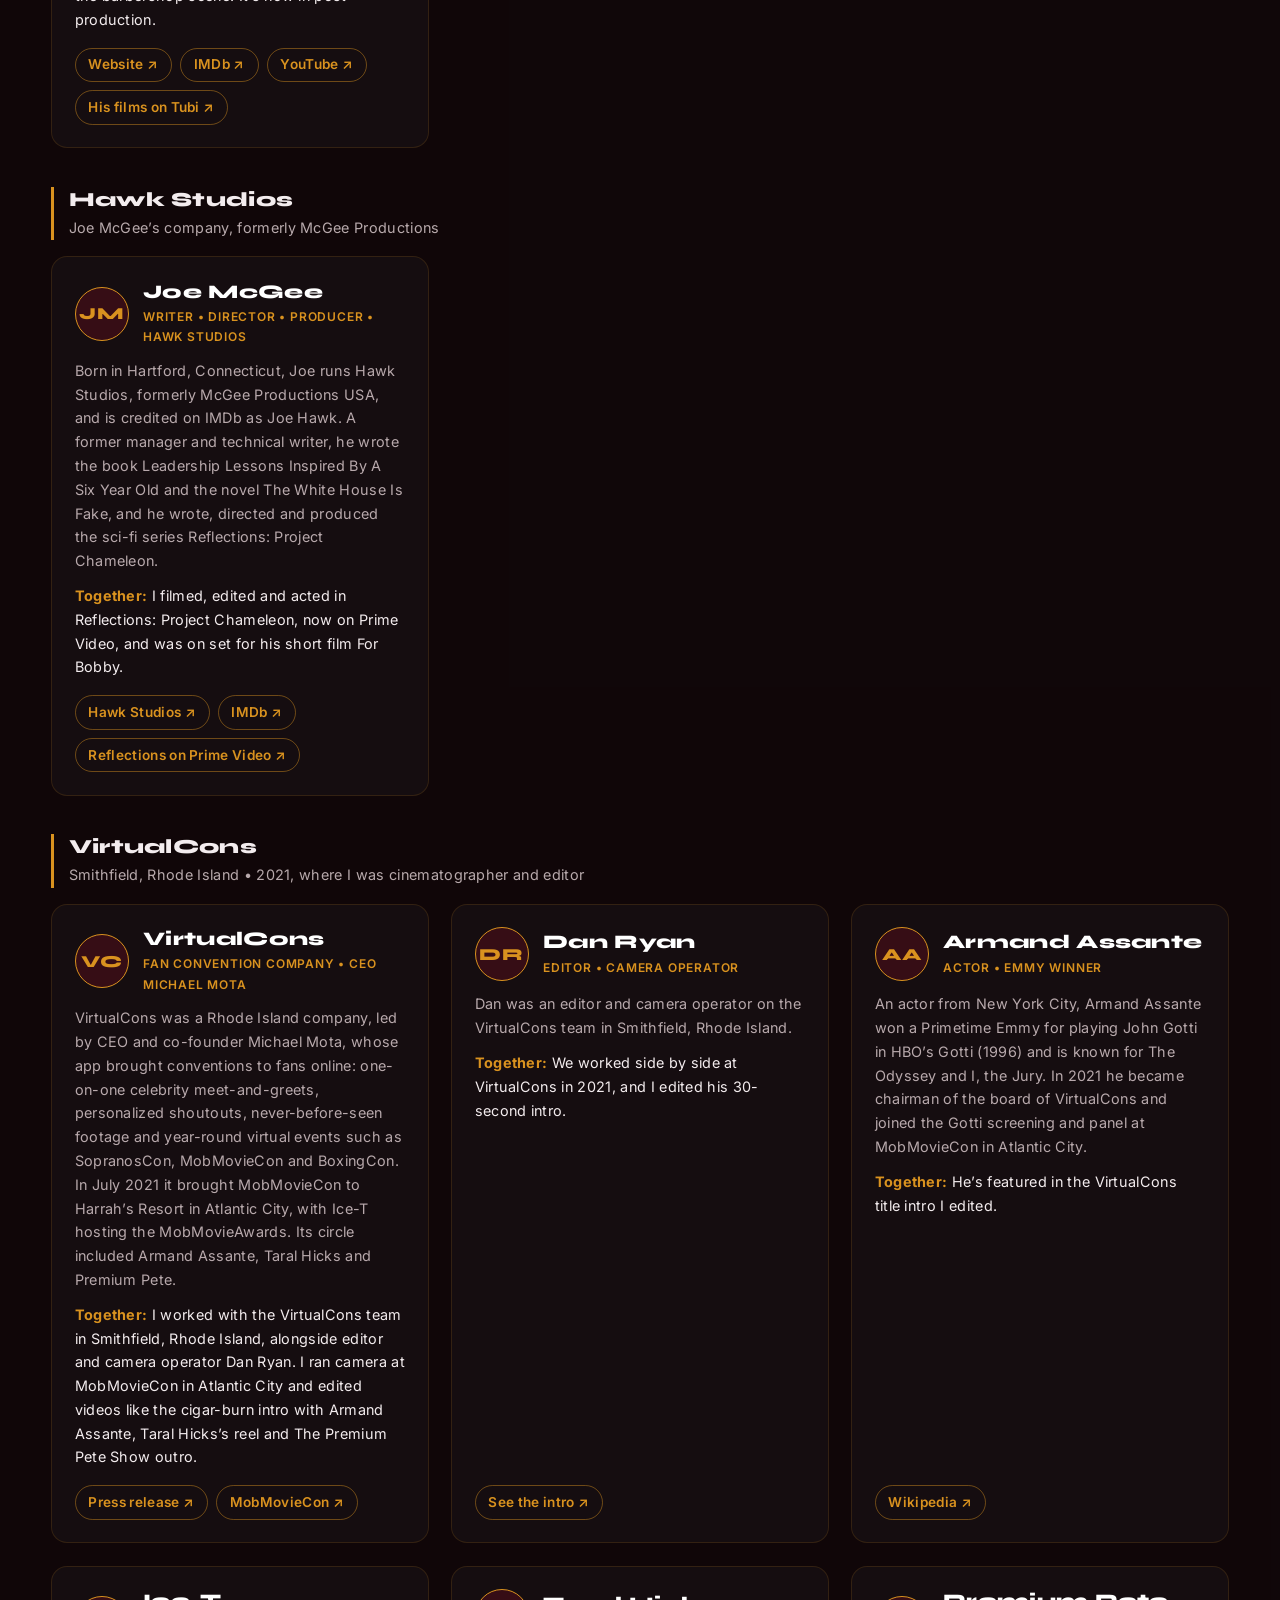
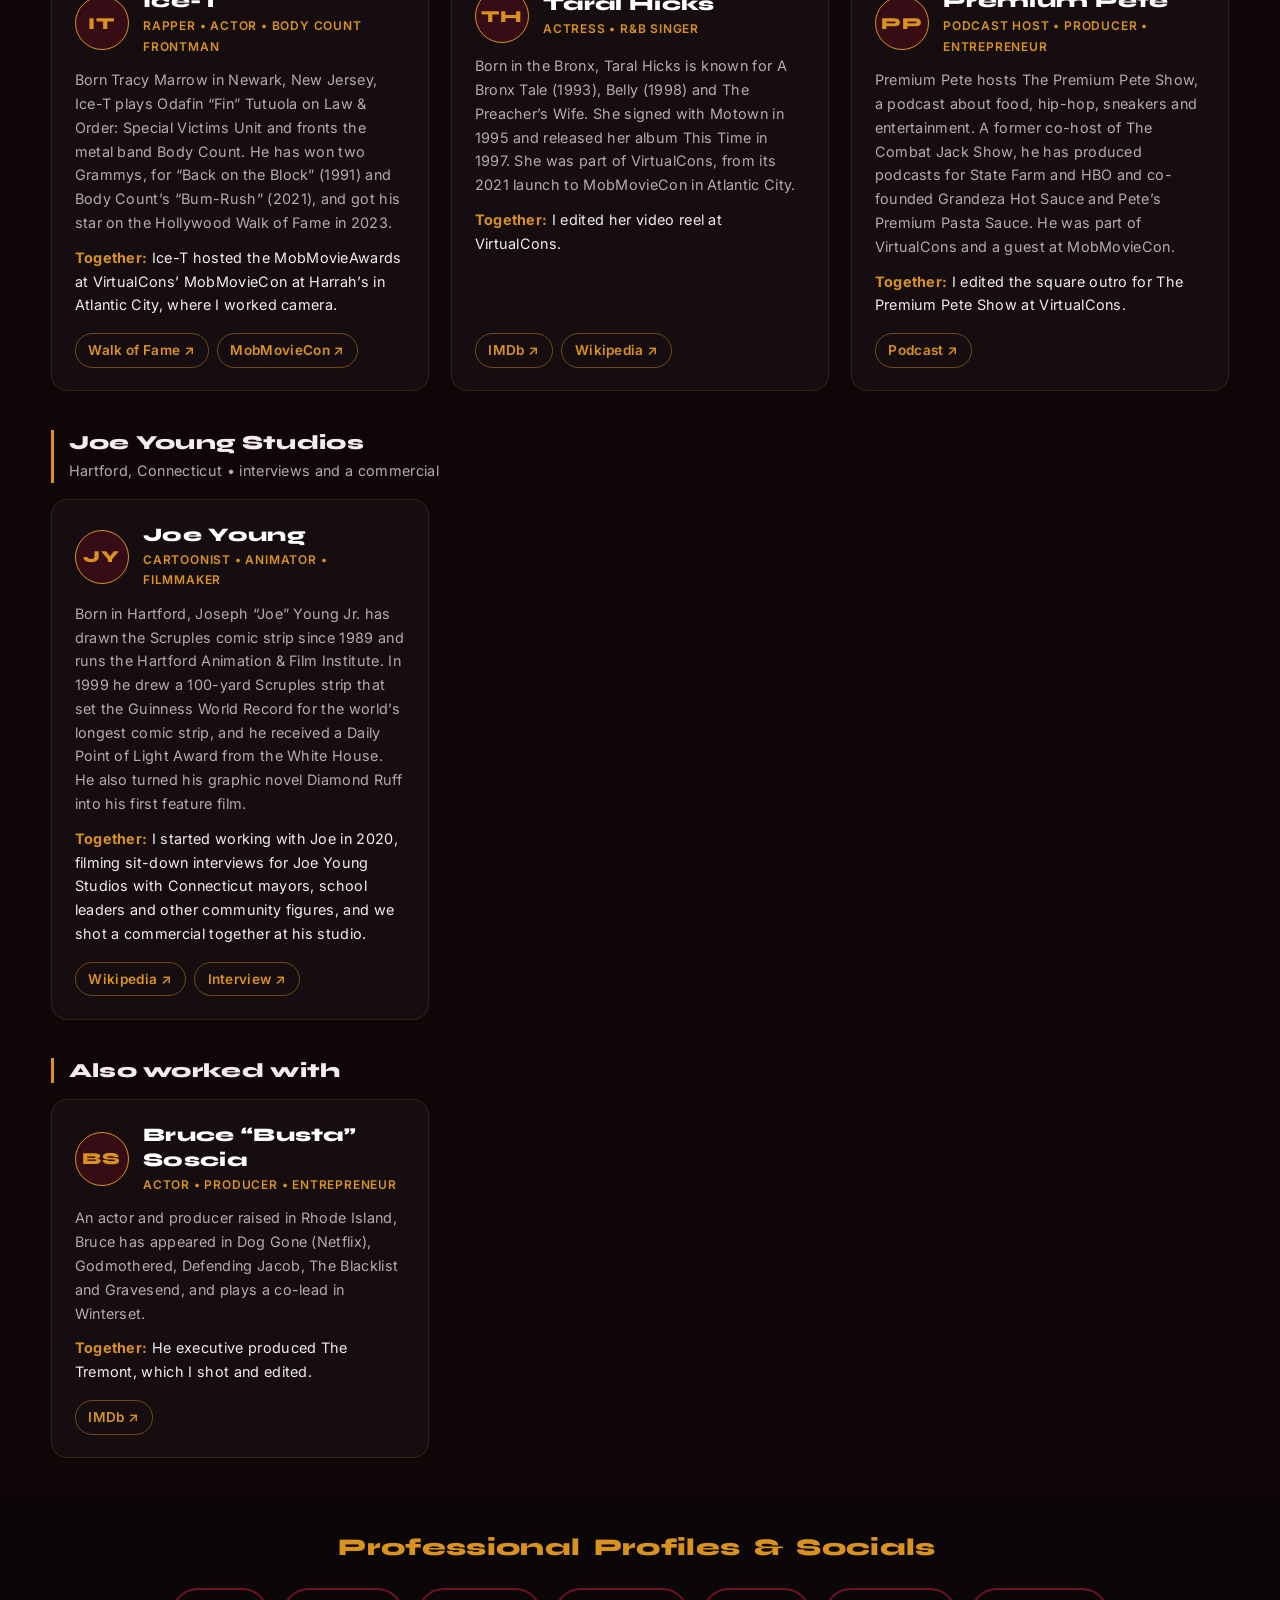
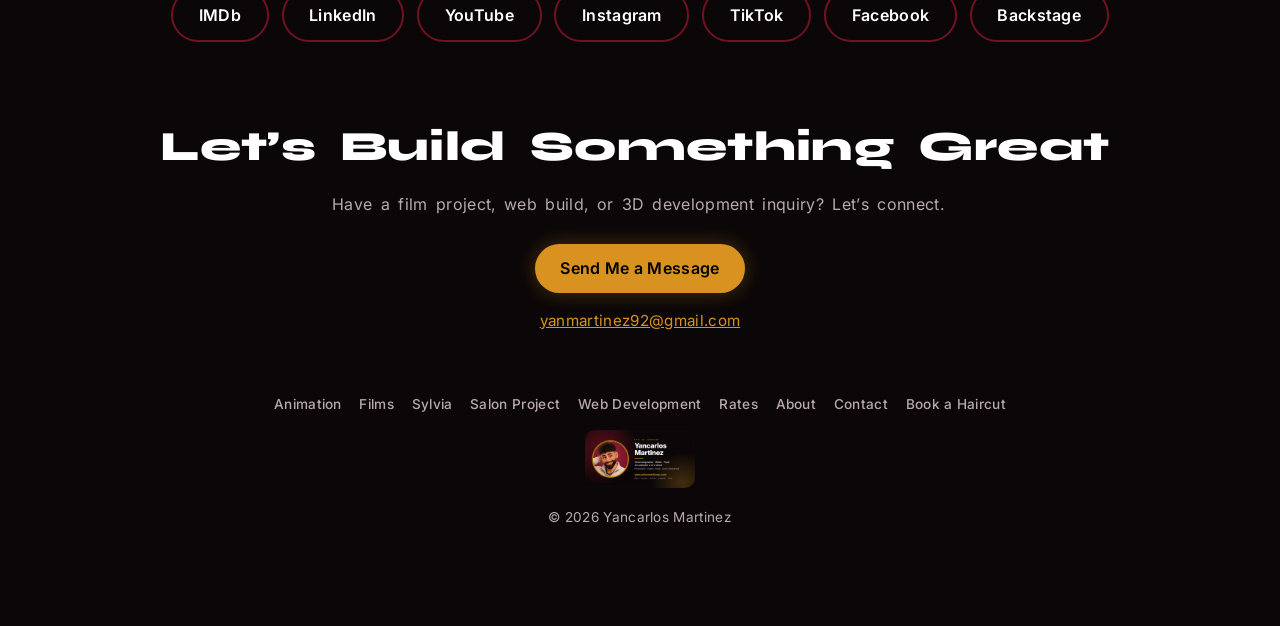
==== commit bce06fc8: "Message form, clickable prices, page-aware chat assistant, faster haircut page - Every "Get a Free Q" ====
--- a/about/index.html
+++ b/about/index.html
@@ -29,7 +29,7 @@
 <link rel="preconnect" href="https://fonts.googleapis.com">
 <link rel="preconnect" href="https://fonts.gstatic.com" crossorigin>
 <link href="https://fonts.googleapis.com/css2?family=Syne:wght@700;800&family=Inter:wght@400;500;600&display=swap" rel="stylesheet">
-<link rel="stylesheet" href="/assets/site.css?v=20261103b">
+<link rel="stylesheet" href="/assets/site.css?v=20261106">
 </head>
 <body class="page-about">
 
@@ -179,7 +179,7 @@
 <section id="contact">
   <h2 class="ttl shatter">Let’s Build Something Great</h2>
   <p class="desc shatter">Have a film project, web build, or 3D development inquiry? Let’s connect.</p>
-  <div class="btns"><a href="mailto:yanmartinez92@gmail.com" class="btn btn-primary">Email Me Directly</a></div>
+  <div class="btns"><a href="mailto:yanmartinez92@gmail.com" class="btn btn-primary">Send Me a Message</a></div>
   <span class="mail"><a href="mailto:yanmartinez92@gmail.com">yanmartinez92@gmail.com</a></span>
 </section>
 </main>
@@ -200,6 +200,7 @@
   <button id="tg" title="Toggle AI Chat" aria-label="Toggle AI chat"><img src="/img/yans-cartoon-headshot.webp" alt="Yancarlos" loading="lazy" decoding="async"></button>
 </div>
 
-<script src="/assets/site.js?v=20261103b"></script>
+<script src="/assets/site.js?v=20261106"></script>
+<script src="/assets/connect.js?v=20261106"></script>
 </body>
 </html>
--- a/assets/site.css
+++ b/assets/site.css
@@ -276,3 +276,57 @@
 .cgroup:first-of-type{margin-top:1rem}
 .cg-t{font:800 1.25rem 'Syne',sans-serif;margin:0;color:var(--text)}
 .cg-s{margin:.25rem 0 0;color:var(--muted);font-size:.9rem}
+
+/* ===== Message / free-quote form (assets/connect.js) ===== */
+dialog.qf{width:min(560px,calc(100vw - 24px));max-height:calc(100dvh - 24px);margin:auto;padding:0;border:1px solid rgba(217,146,31,.45);border-radius:18px;background:#130a0d;color:var(--text);box-shadow:0 24px 60px rgba(0,0,0,.7);overflow:auto}
+.qf [hidden],.ai-bubble[hidden]{display:none!important}
+dialog.qf::backdrop{background:rgba(5,2,3,.72);-webkit-backdrop-filter:blur(3px);backdrop-filter:blur(3px)}
+.qf form,.qf-done{padding:1.2rem clamp(1rem,4vw,1.6rem) 1.3rem}
+.qf-h{display:flex;align-items:center;justify-content:space-between;gap:1rem}
+.qf-h h2{font-size:clamp(1.3rem,4vw,1.6rem);line-height:1.2}
+.qf-x{flex:none;width:38px;height:38px;border-radius:50%;border:1px solid rgba(217,146,31,.6);background:transparent;color:#fff;font-size:1.4rem;line-height:1;cursor:pointer}
+.qf-sub{color:var(--muted);font-size:.88rem;margin:.35rem 0 .9rem}
+.qf-sub b{color:var(--gold)}
+.qf-two{display:grid;grid-template-columns:repeat(auto-fit,minmax(min(100%,200px),1fr));gap:0 .8rem}
+.qf-f{display:grid;gap:.25rem;margin-bottom:.7rem;font-size:.85rem;font-weight:600}
+.qf-f small{font-weight:400;color:var(--muted)}
+.qf input,.qf select,.qf textarea{width:100%;font:400 1rem 'Inter',sans-serif;color:var(--text);background:rgba(11,7,8,.7);border:1px solid rgba(217,146,31,.3);border-radius:10px;padding:.6rem .75rem}
+.qf select{appearance:auto}
+.qf textarea{resize:vertical;min-height:5.5rem}
+.qf input:focus-visible,.qf select:focus-visible,.qf textarea:focus-visible,.qf button:focus-visible{outline:2px solid var(--gold);outline-offset:2px}
+.qf-hp{position:absolute!important;left:-9999px;width:1px;height:1px;overflow:hidden}
+.qf-err{color:#ffb4a8;font-size:.88rem;min-height:1.2em;margin:.1rem 0 .5rem}
+.qf-go{width:100%;border:0;cursor:pointer;font:600 1rem 'Inter',sans-serif}
+.qf-go:disabled{opacity:.6;cursor:wait}
+.qf-alt{margin-top:.8rem;font-size:.82rem;color:var(--muted);text-align:center}
+.qf-alt span{color:var(--text);user-select:all;-webkit-user-select:all}
+.qf-copy{margin-left:.3rem;border:1px solid rgba(217,146,31,.5);border-radius:999px;background:transparent;color:var(--gold);font:600 .78rem 'Inter',sans-serif;padding:.15rem .6rem;cursor:pointer}
+.qf-done{text-align:center}
+.qf-check{width:56px;height:56px;margin:.4rem auto .6rem;border-radius:50%;display:grid;place-items:center;background:var(--gold);color:#000;font-size:1.8rem;font-weight:800}
+.qf-done p{color:var(--muted);margin:.4rem auto 1.1rem;max-width:400px}
+
+/* ===== Yan's assistant (chat) ===== */
+#chat{width:min(360px,calc(100vw - 40px))}
+.cb{height:min(380px,calc(100dvh - 230px));gap:.55rem}
+.cb p{margin:0;padding:.55rem .75rem;border-radius:12px;max-width:88%;line-height:1.5}
+.cb .m-bot{background:#1f1216;border:1px solid rgba(217,146,31,.18);align-self:flex-start;border-top-left-radius:4px}
+.cb .m-you{background:var(--gold);color:#140a03;align-self:flex-end;border-top-right-radius:4px;font-weight:500}
+.cb .m-typing{display:flex;gap:4px;padding:.7rem .8rem}
+.cb .m-typing span{width:6px;height:6px;border-radius:50%;background:var(--muted);animation:mDot 1s infinite}
+.cb .m-typing span:nth-child(2){animation-delay:.15s}.cb .m-typing span:nth-child(3){animation-delay:.3s}
+@keyframes mDot{0%,80%,100%{opacity:.3;transform:translateY(0)}40%{opacity:1;transform:translateY(-3px)}}
+.m-chips{display:flex;flex-wrap:wrap;gap:.4rem;align-self:flex-start;max-width:100%}
+.m-chip{border:1px solid rgba(217,146,31,.55);border-radius:999px;background:rgba(114,17,33,.25);color:var(--text);font:600 .78rem 'Inter',sans-serif;padding:.35rem .75rem;cursor:pointer;text-align:left}
+.m-chip:hover,.m-chip:focus-visible{border-color:var(--gold);color:var(--gold);outline:none}
+.ai-bubble{position:fixed;right:max(20px,env(safe-area-inset-right));bottom:calc(max(20px,env(safe-area-inset-bottom)) + 72px);z-index:99998;display:flex;align-items:flex-start;max-width:min(290px,calc(100vw - 40px));background:#1a0d11;border:1px solid var(--gold);border-radius:16px 16px 4px 16px;box-shadow:0 12px 30px rgba(0,0,0,.6);opacity:0;transform:translateY(10px);transition:opacity .3s,transform .3s}
+.ai-bubble.on{opacity:1;transform:none}
+.ai-b-txt{display:grid;gap:.15rem;flex:1;min-width:0;padding:.7rem .4rem .75rem .9rem;background:none;border:0;color:var(--text);font:400 .88rem/1.45 'Inter',sans-serif;text-align:left;cursor:pointer}
+.ai-b-txt b{color:var(--gold);font-size:.72rem;letter-spacing:.06rem;text-transform:uppercase}
+.ai-b-x{flex:none;margin:.4rem .4rem 0 0;width:28px;height:28px;border-radius:50%;border:1px solid rgba(217,146,31,.5);background:transparent;color:#fff;font-size:1rem;line-height:1;cursor:pointer}
+@media(prefers-reduced-motion:reduce){.ai-bubble{transition:none}.cb .m-typing span{animation:none}}
+
+/* ===== Rates page: every price opens a quote ===== */
+.page-rates .rows li.quotable{cursor:pointer;margin:0 -.6rem;padding-left:.6rem;padding-right:.6rem;border-radius:10px;transition:background .2s}
+.page-rates .rows li.quotable:hover,.page-rates .rows li.quotable:focus-visible{background:rgba(217,146,31,.08);outline:none}
+.page-rates .rows li.quotable:focus-visible{box-shadow:0 0 0 2px var(--gold) inset}
+.page-rates .rows li.quotable .amt::after{content:"Get quote \2192";display:block;margin-top:.3rem;font:600 .72rem 'Inter',sans-serif;color:var(--gold);letter-spacing:0;text-transform:none}
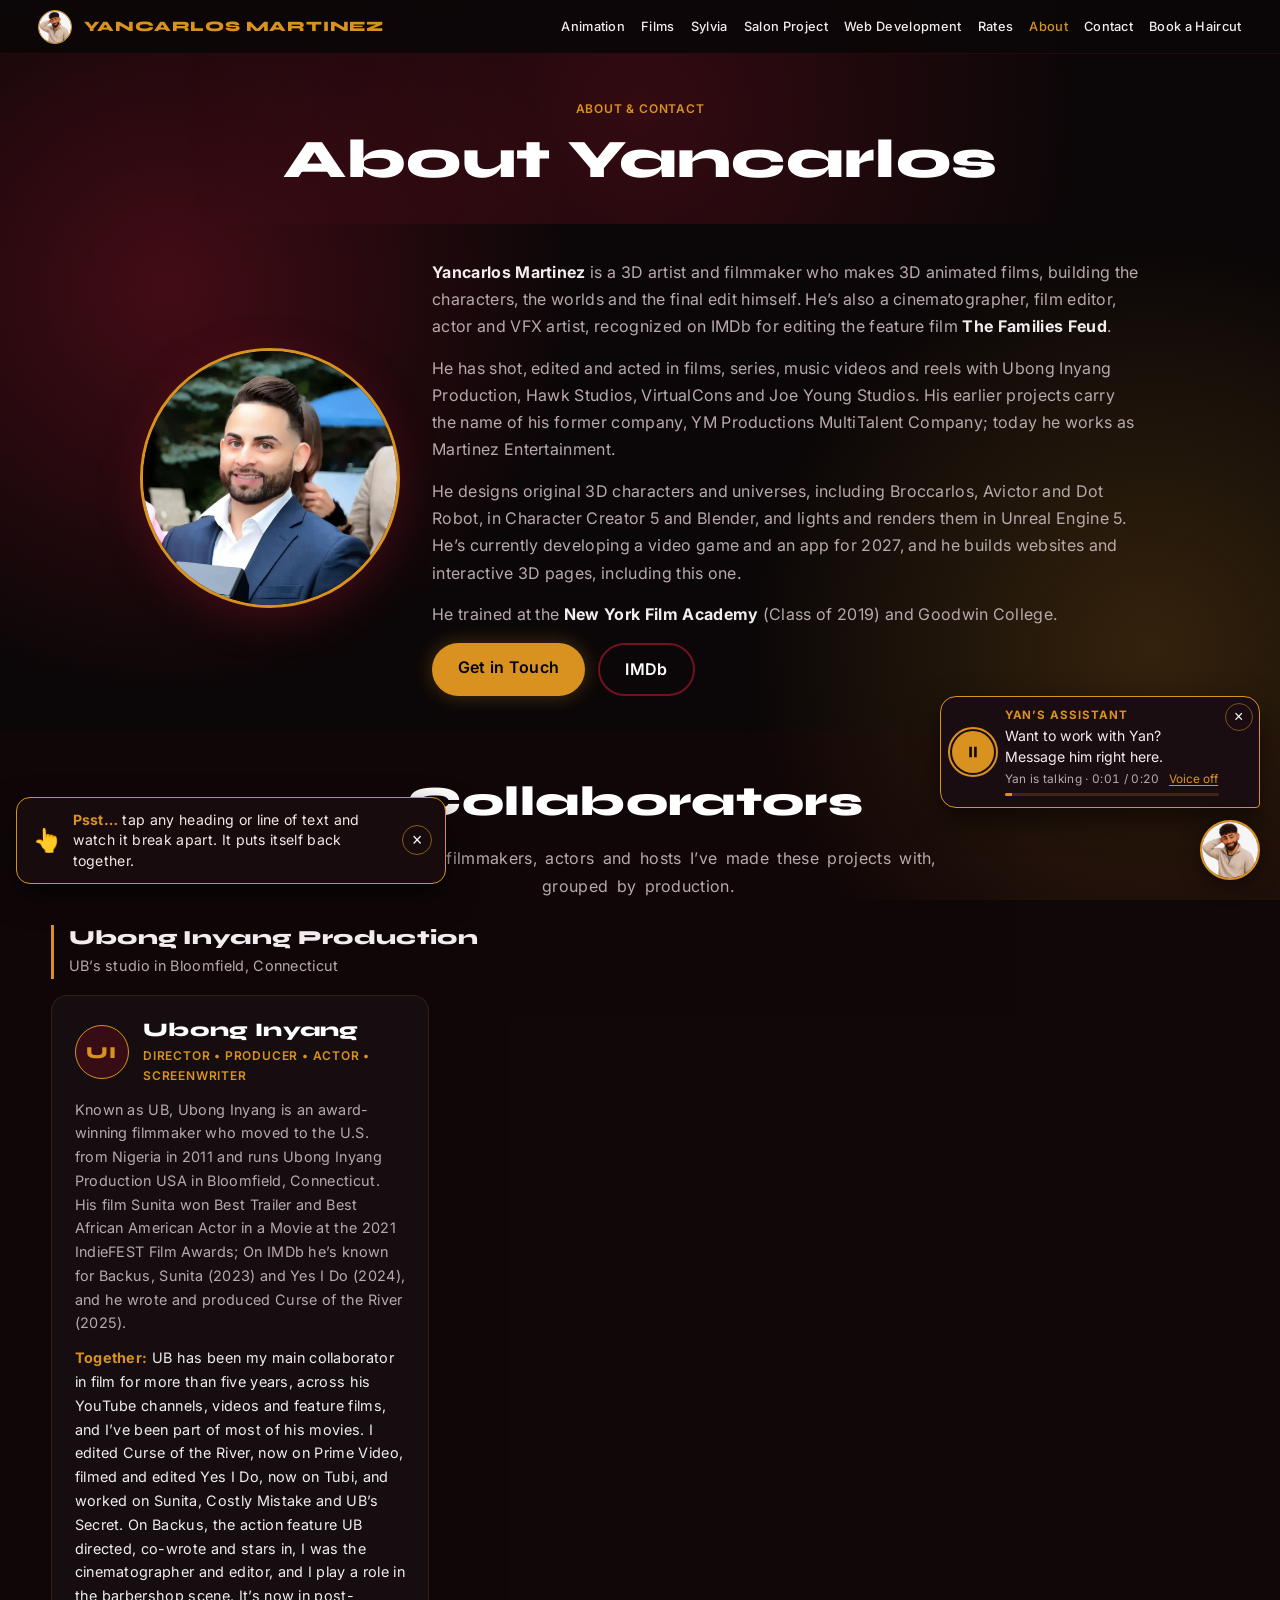
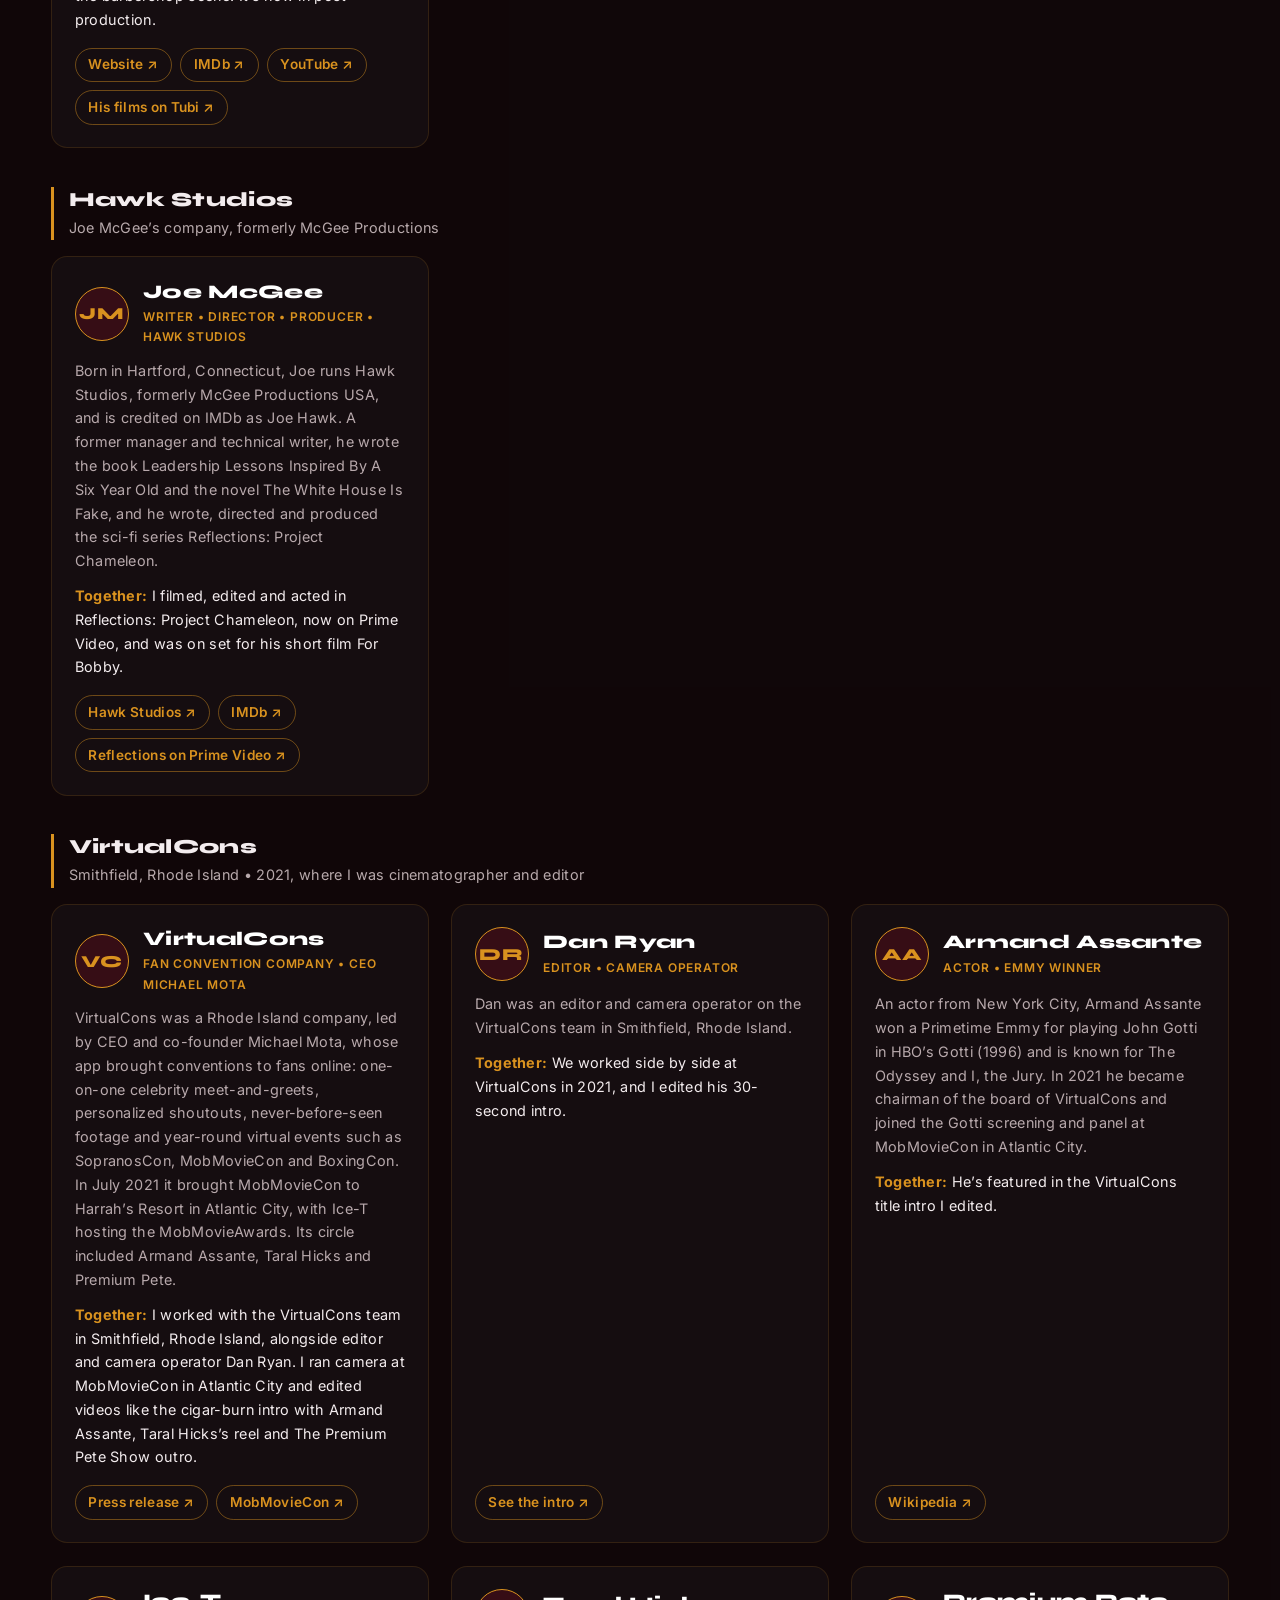
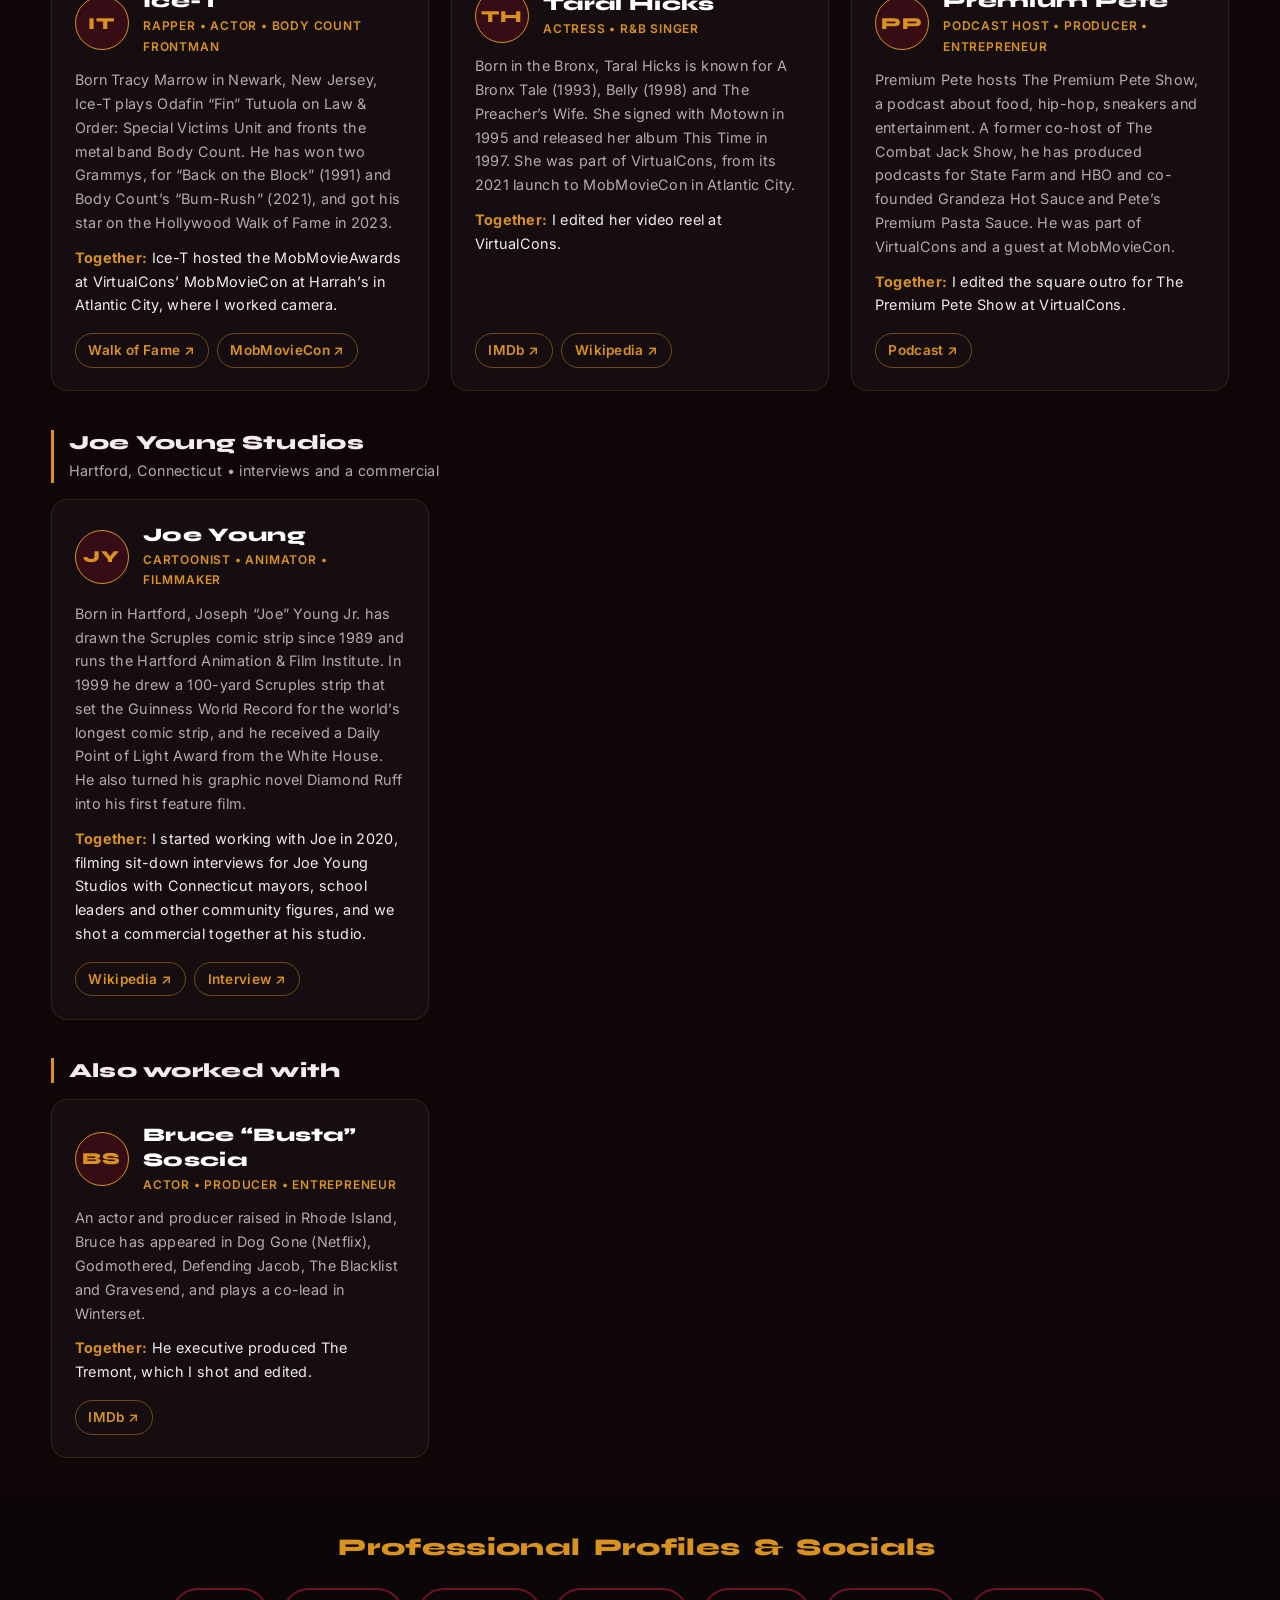
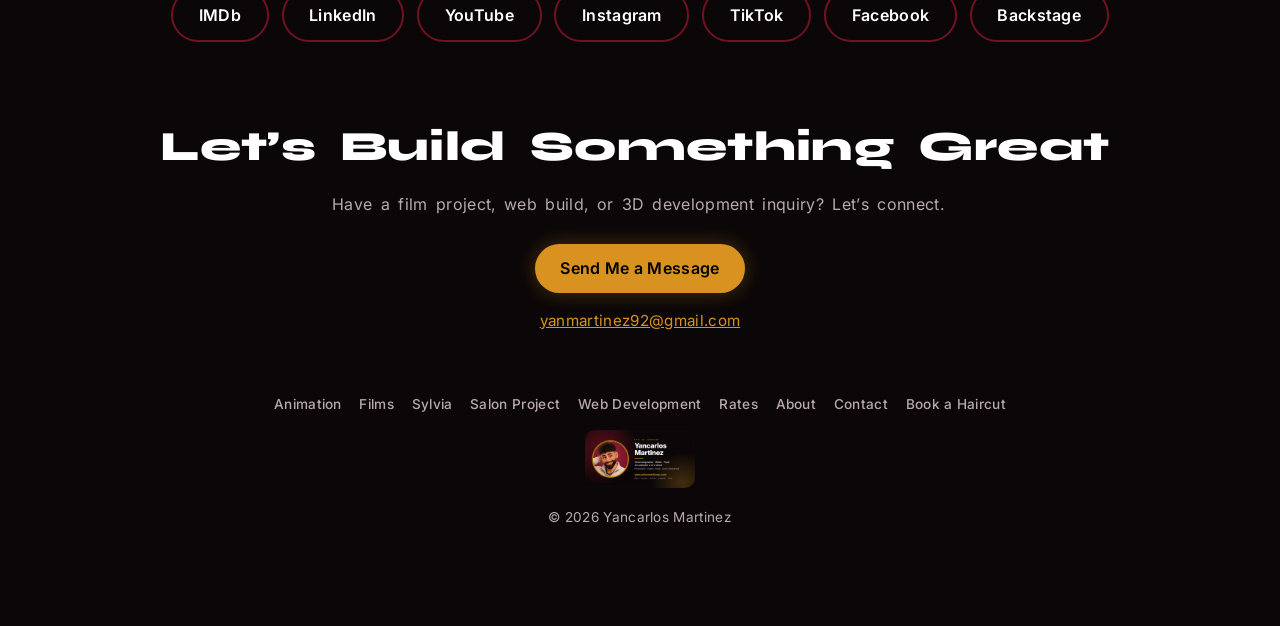
==== commit cfa48970: "Yan's voice says hi on every page - A short hello in Yan's own ElevenLabs voice for home, films, Syl" ====
--- a/about/index.html
+++ b/about/index.html
@@ -29,7 +29,7 @@
 <link rel="preconnect" href="https://fonts.googleapis.com">
 <link rel="preconnect" href="https://fonts.gstatic.com" crossorigin>
 <link href="https://fonts.googleapis.com/css2?family=Syne:wght@700;800&family=Inter:wght@400;500;600&display=swap" rel="stylesheet">
-<link rel="stylesheet" href="/assets/site.css?v=20261106">
+<link rel="stylesheet" href="/assets/site.css?v=20261106v">
 </head>
 <body class="page-about">
 
@@ -201,6 +201,6 @@
 </div>
 
 <script src="/assets/site.js?v=20261106"></script>
-<script src="/assets/connect.js?v=20261106"></script>
+<script src="/assets/connect.js?v=20261106v"></script>
 </body>
 </html>
--- a/assets/site.css
+++ b/assets/site.css
@@ -330,3 +330,22 @@
 .page-rates .rows li.quotable:hover,.page-rates .rows li.quotable:focus-visible{background:rgba(217,146,31,.08);outline:none}
 .page-rates .rows li.quotable:focus-visible{box-shadow:0 0 0 2px var(--gold) inset}
 .page-rates .rows li.quotable .amt::after{content:"Get quote \2192";display:block;margin-top:.3rem;font:600 .72rem 'Inter',sans-serif;color:var(--gold);letter-spacing:0;text-transform:none}
+/* Yan's voice: play/pause in the greeting bubble and in the chat header */
+.ai-bubble.has-voice{max-width:min(320px,calc(100vw - 40px))}
+.ai-b-play{flex:none;align-self:center;position:relative;display:grid;place-items:center;width:42px;height:42px;margin-left:.7rem;padding:0;border:0;border-radius:50%;background:var(--gold);color:#140a03;cursor:pointer}
+.ai-b-play svg{width:18px;height:18px;fill:currentColor}
+.ai-bubble.talking .ai-b-play::after{content:'';position:absolute;inset:-4px;border:2px solid var(--gold);border-radius:50%;animation:vRing 1.4s ease-out infinite;pointer-events:none}
+@keyframes vRing{from{transform:scale(1);opacity:.7}to{transform:scale(1.4);opacity:0}}
+.ai-b-body{display:grid;gap:.3rem;flex:1;min-width:0;padding:.65rem .35rem .7rem .9rem}
+.ai-bubble.has-voice .ai-b-body{padding-left:.65rem}
+.ai-b-body .ai-b-txt{padding:0}
+.ai-b-st{display:flex;flex-wrap:wrap;align-items:baseline;gap:.15rem .6rem;color:var(--muted);font:400 .74rem/1.35 'Inter',sans-serif}
+.ai-b-st span{font-variant-numeric:tabular-nums}
+.ai-b-mute{padding:0;border:0;background:none;color:var(--gold);font:inherit;text-decoration:underline;text-underline-offset:2px;cursor:pointer}
+.ai-b-bar{display:block;height:3px;border-radius:2px;background:rgba(217,146,31,.2);overflow:hidden}
+.ai-b-bar i{display:block;width:0;height:100%;background:var(--gold);transition:width .25s linear}
+.ch #vc{display:grid;place-items:center;width:30px;height:30px;margin:0 .4rem 0 auto;padding:0;border:1px solid rgba(255,255,255,.4);border-radius:50%;font-size:0;color:#fff}
+.ch #vc svg{width:16px;height:16px;fill:currentColor}
+.ch #vc.on{background:var(--gold);border-color:var(--gold);color:#140a03}
+.ch #vc[hidden]{display:none}
+@media(prefers-reduced-motion:reduce){.ai-bubble.talking .ai-b-play::after,.ai-b-bar i{animation:none;transition:none}}
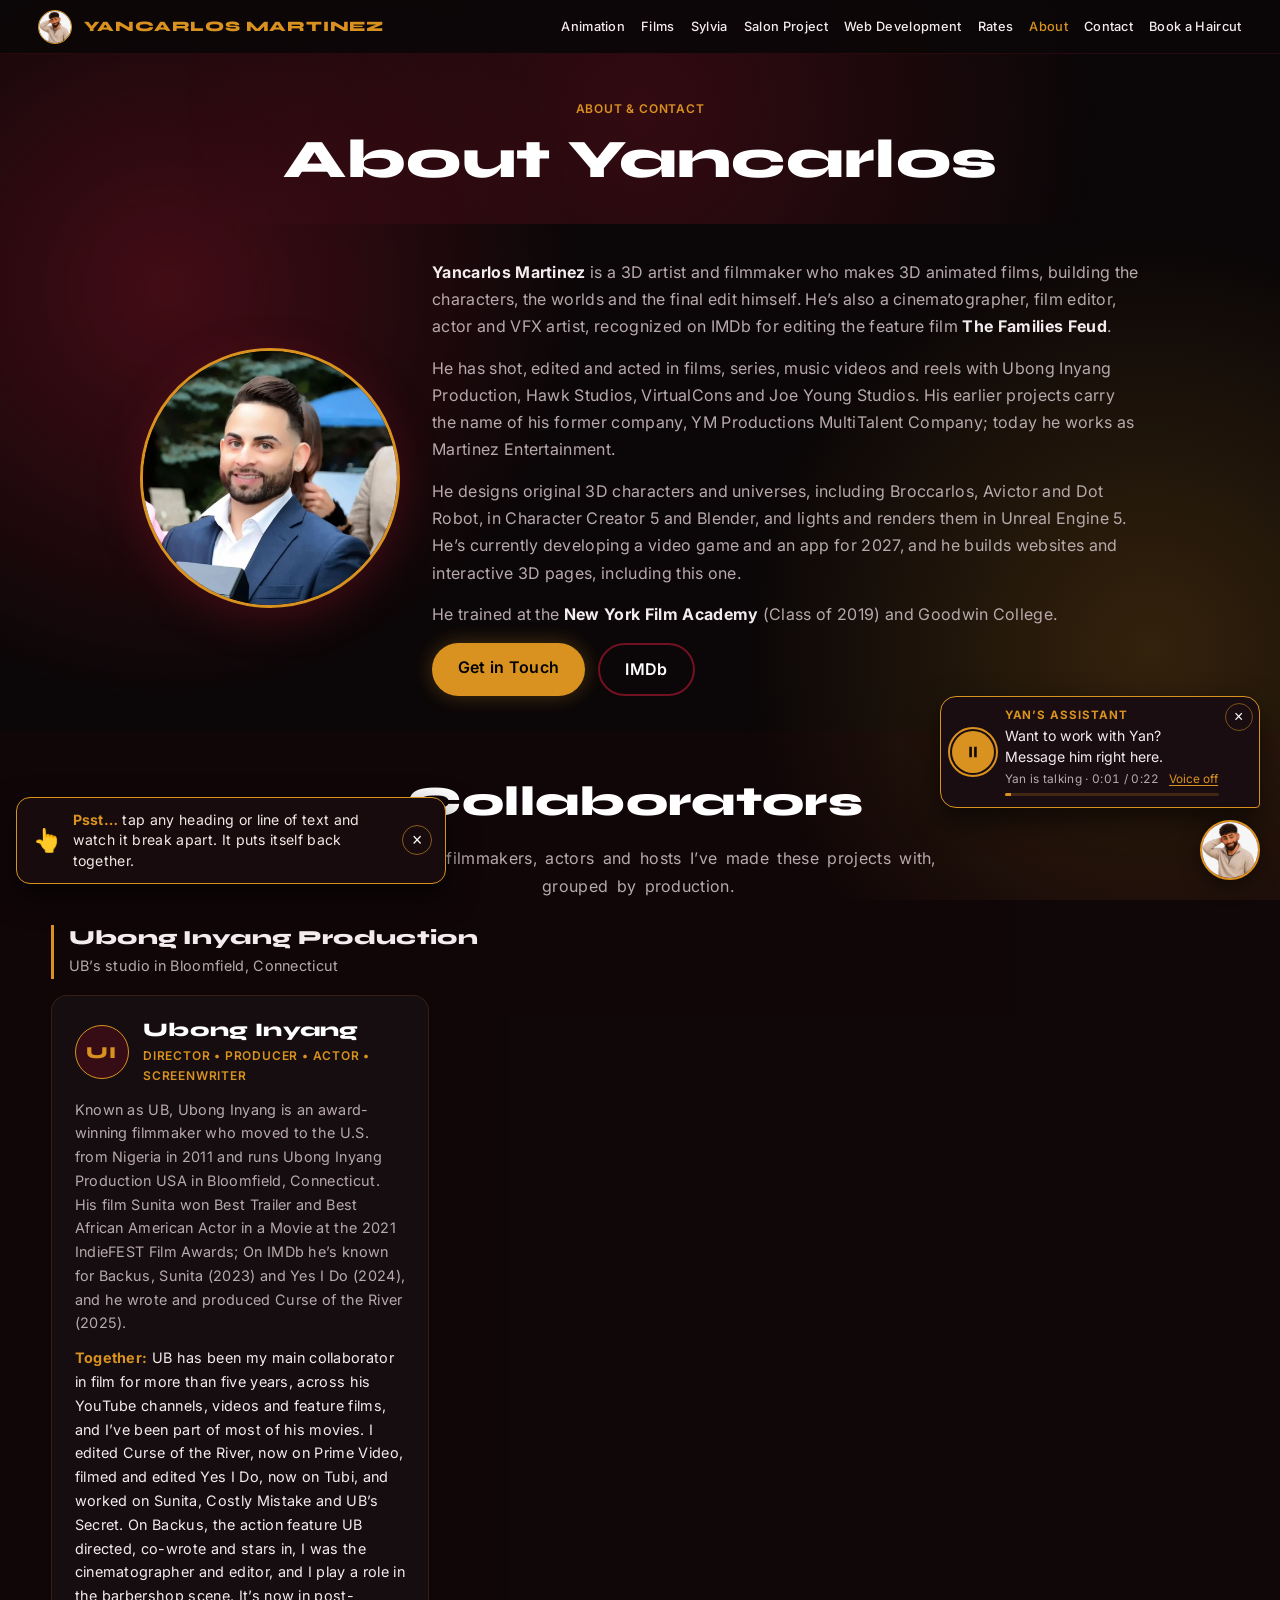
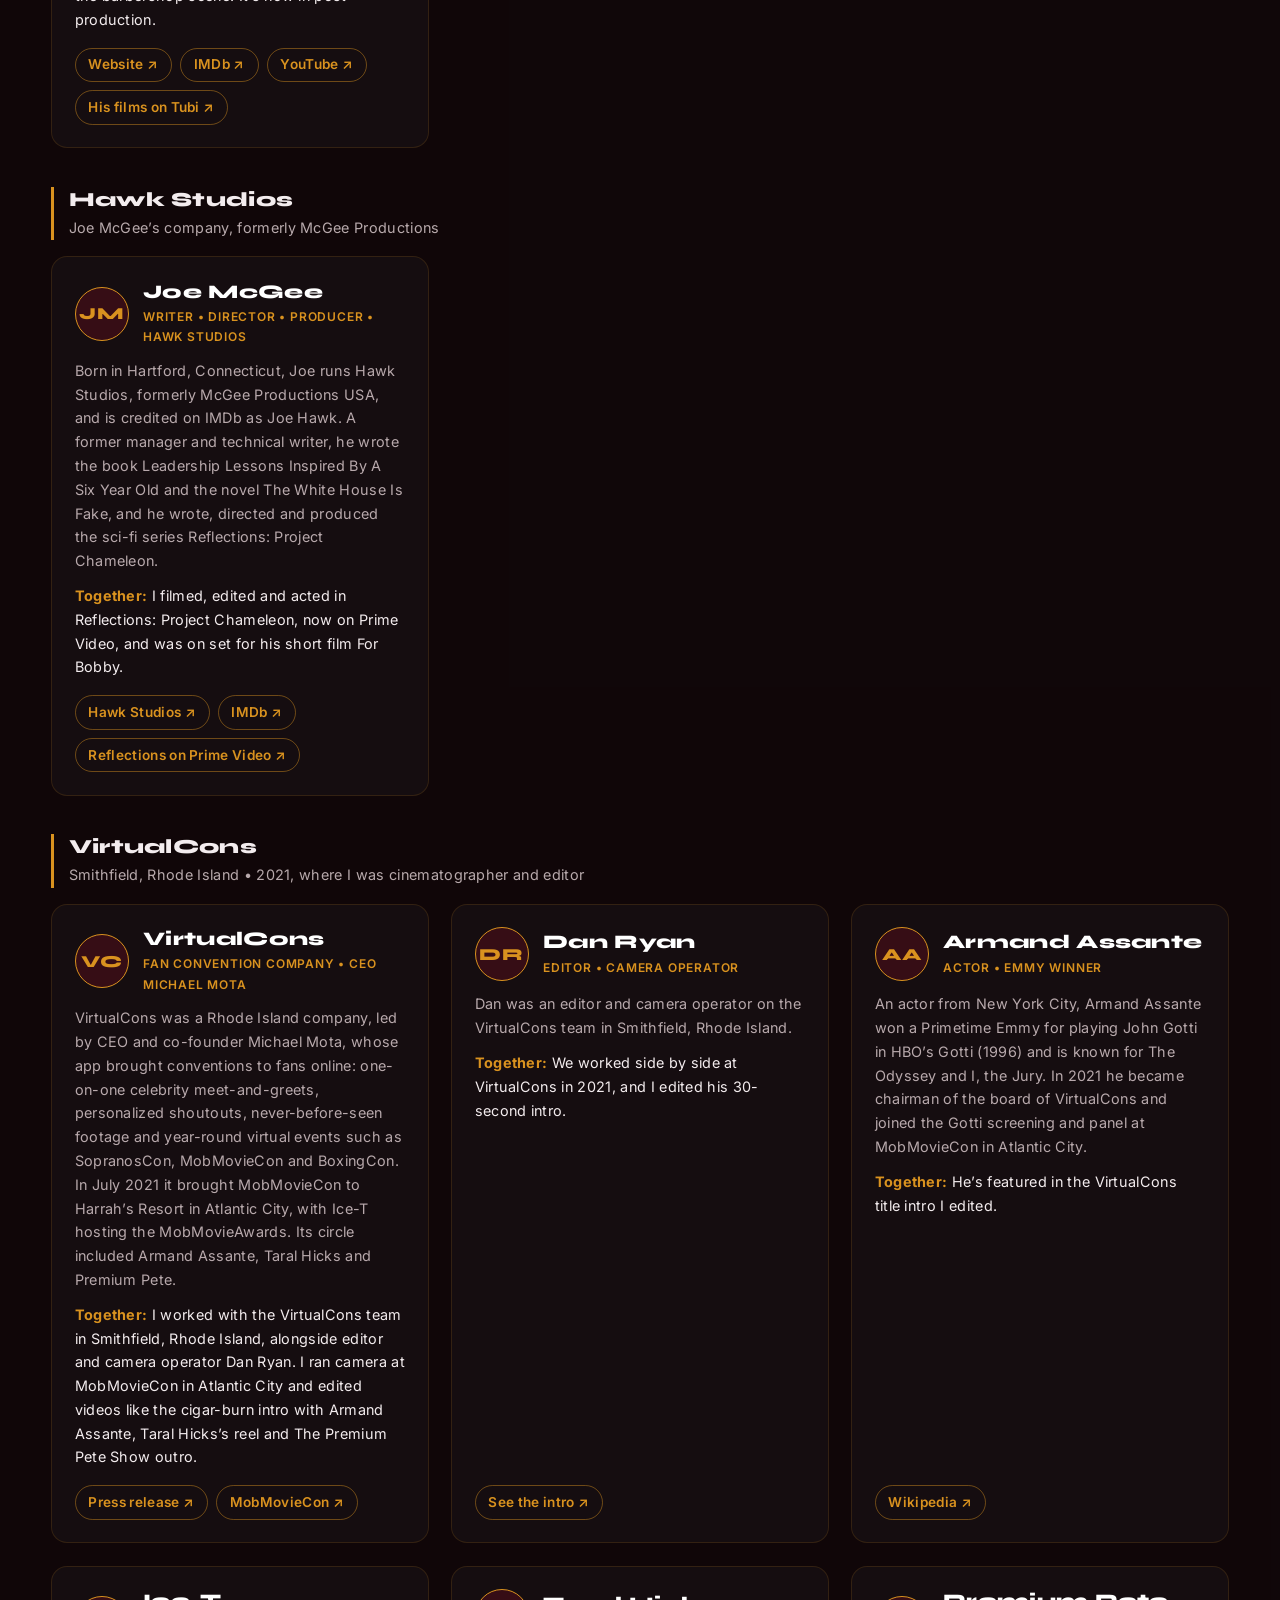
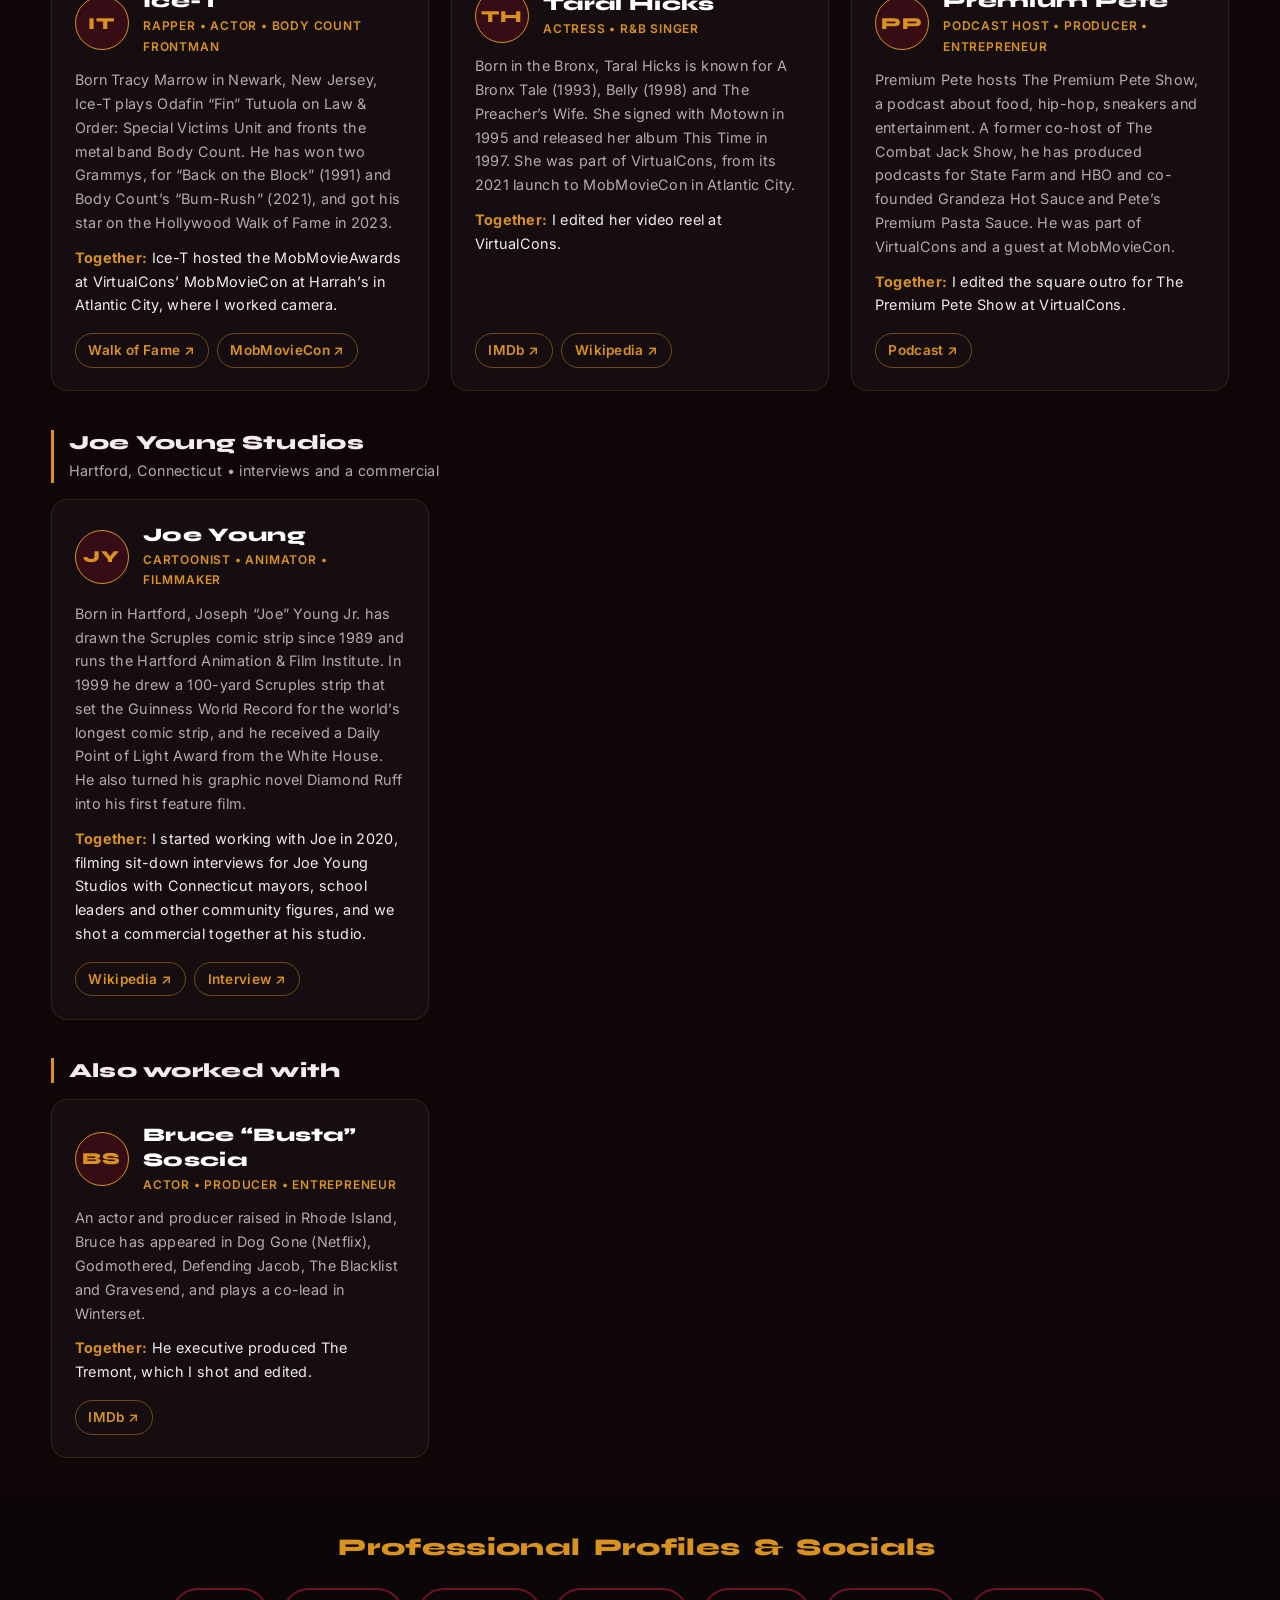
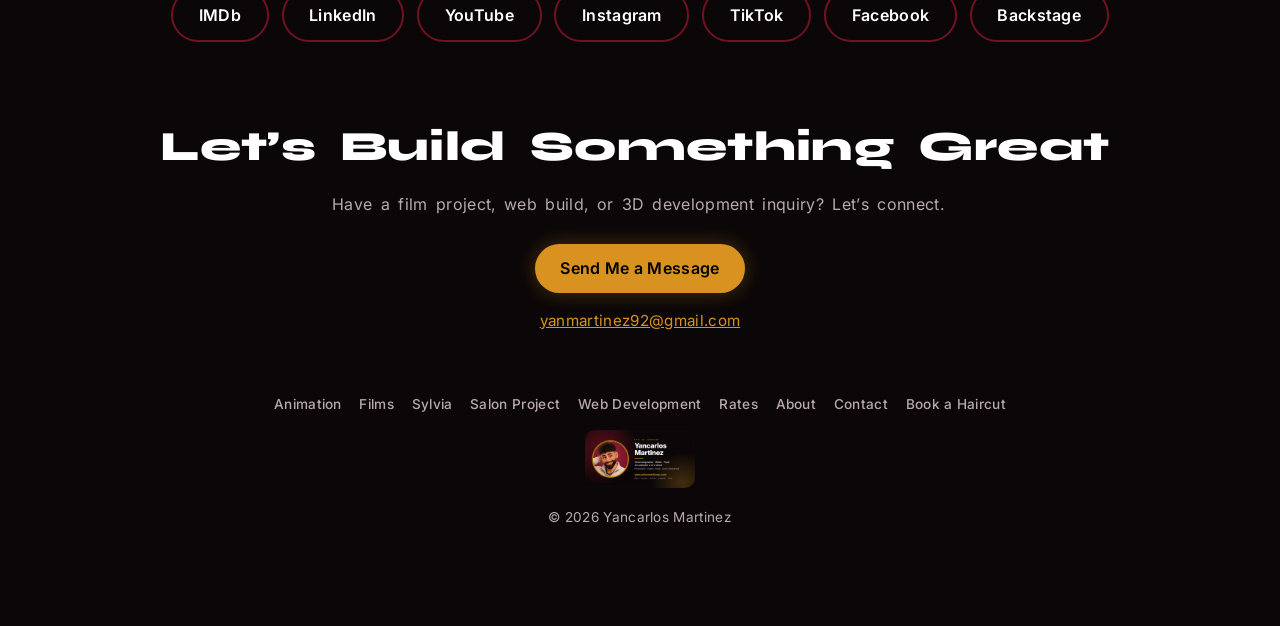
==== commit b14a48ac: "New voice greetings: friendlier scripts, steadier pace, clean audio - All 7 greetings re-recorded in" ====
--- a/about/index.html
+++ b/about/index.html
@@ -201,6 +201,6 @@
 </div>
 
 <script src="/assets/site.js?v=20261106"></script>
-<script src="/assets/connect.js?v=20261106v"></script>
+<script src="/assets/connect.js?v=20261106w"></script>
 </body>
 </html>
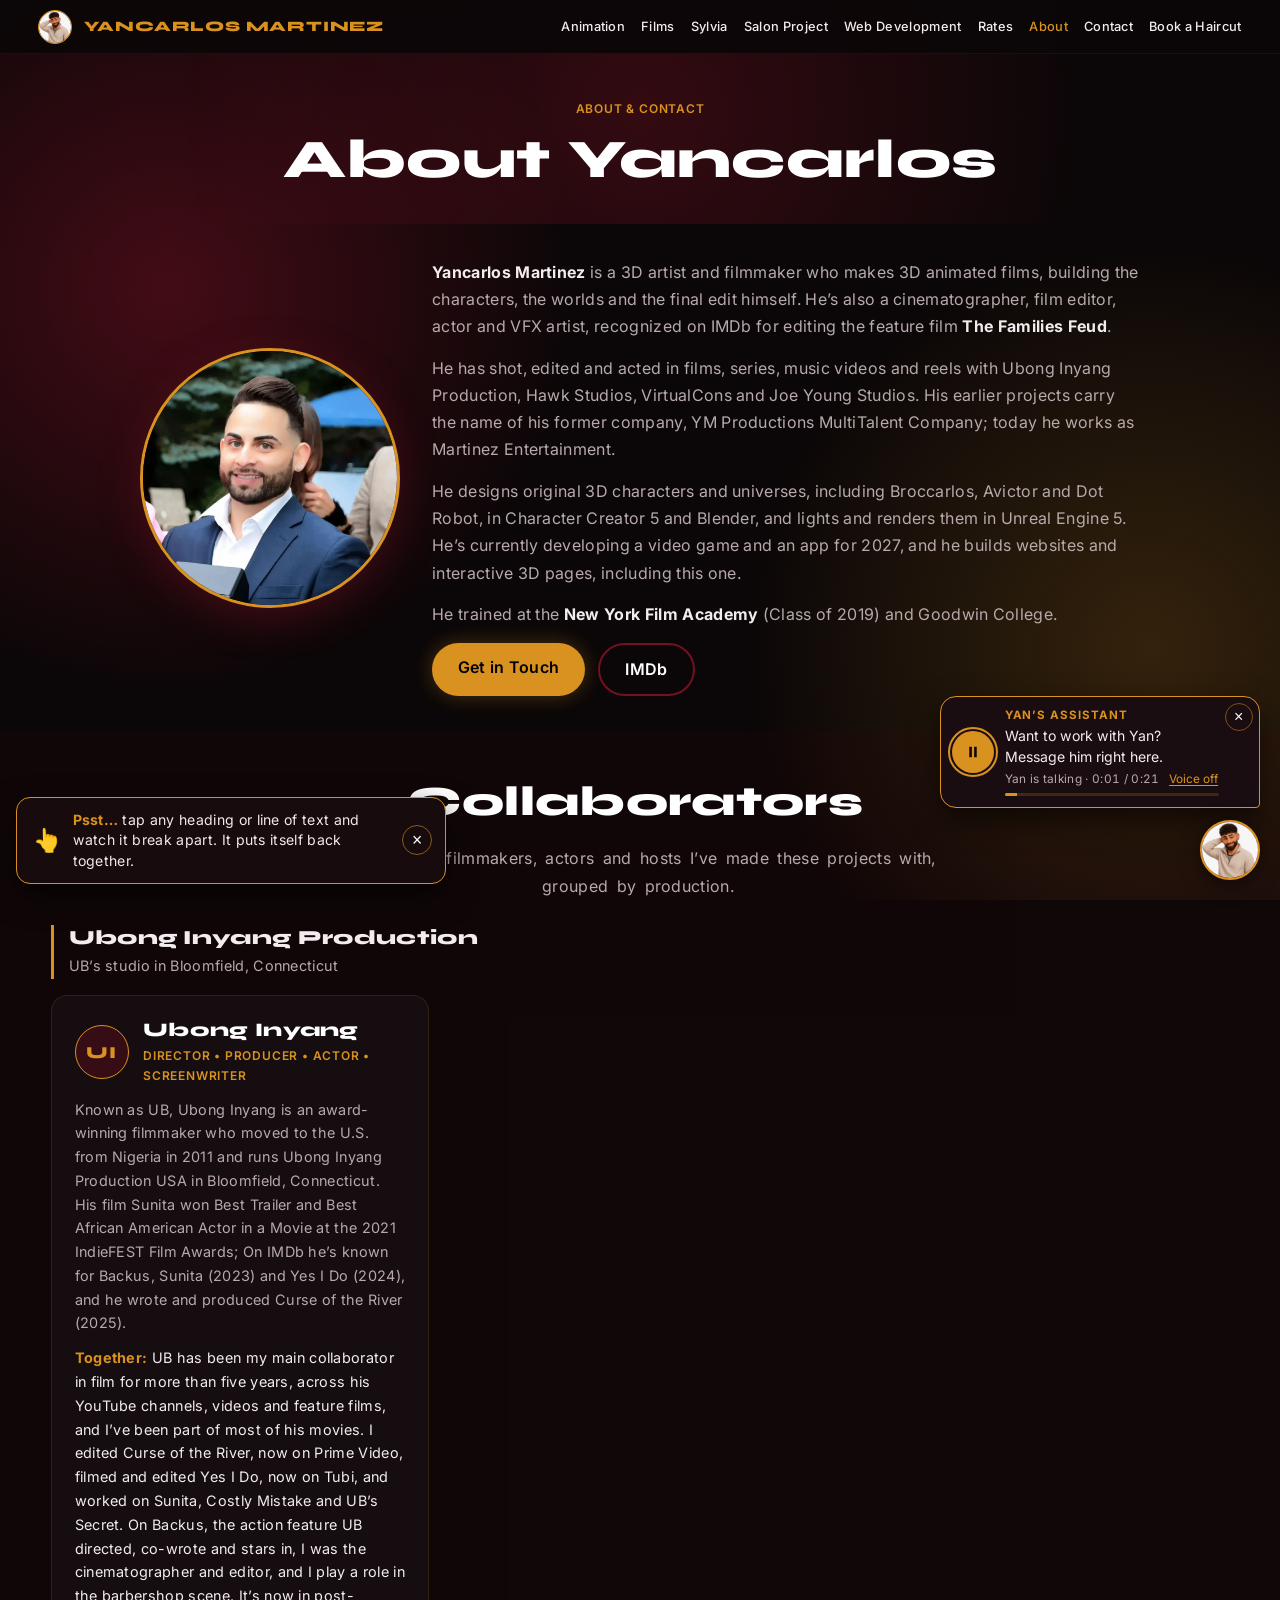
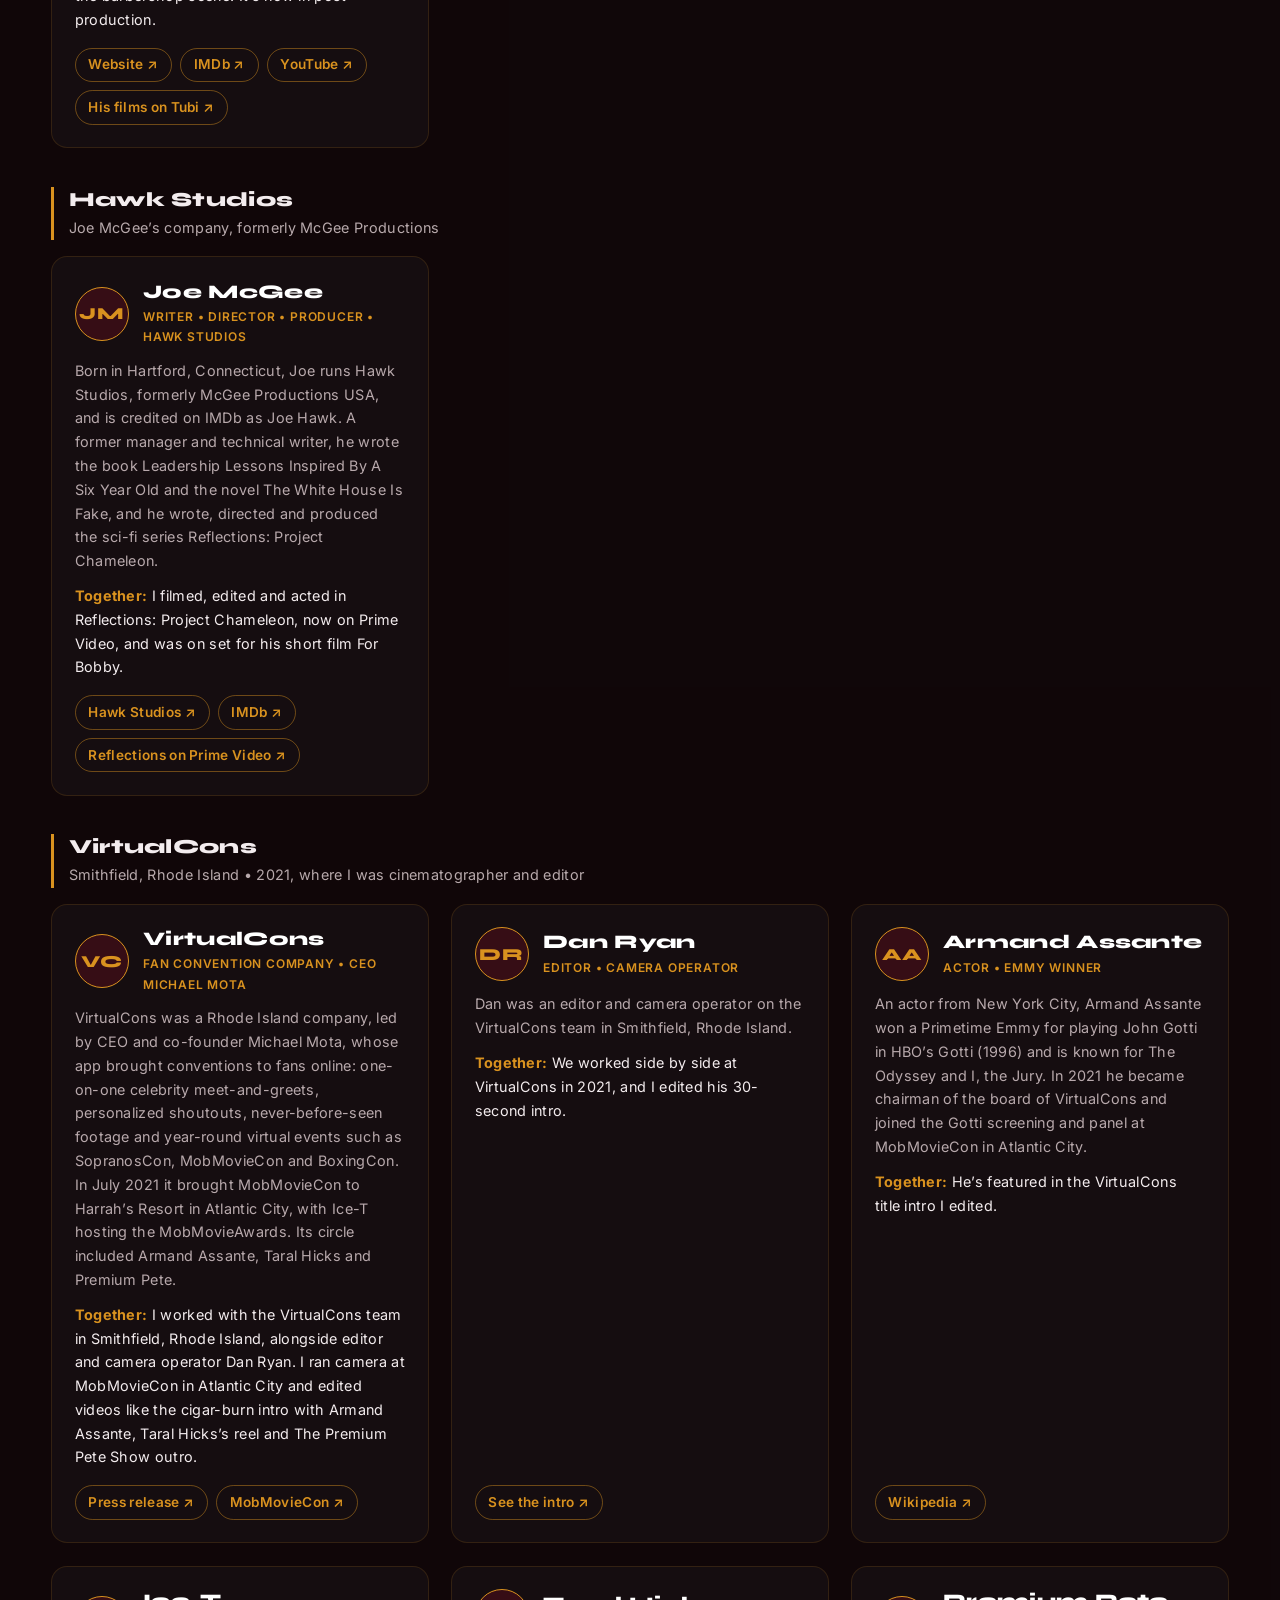
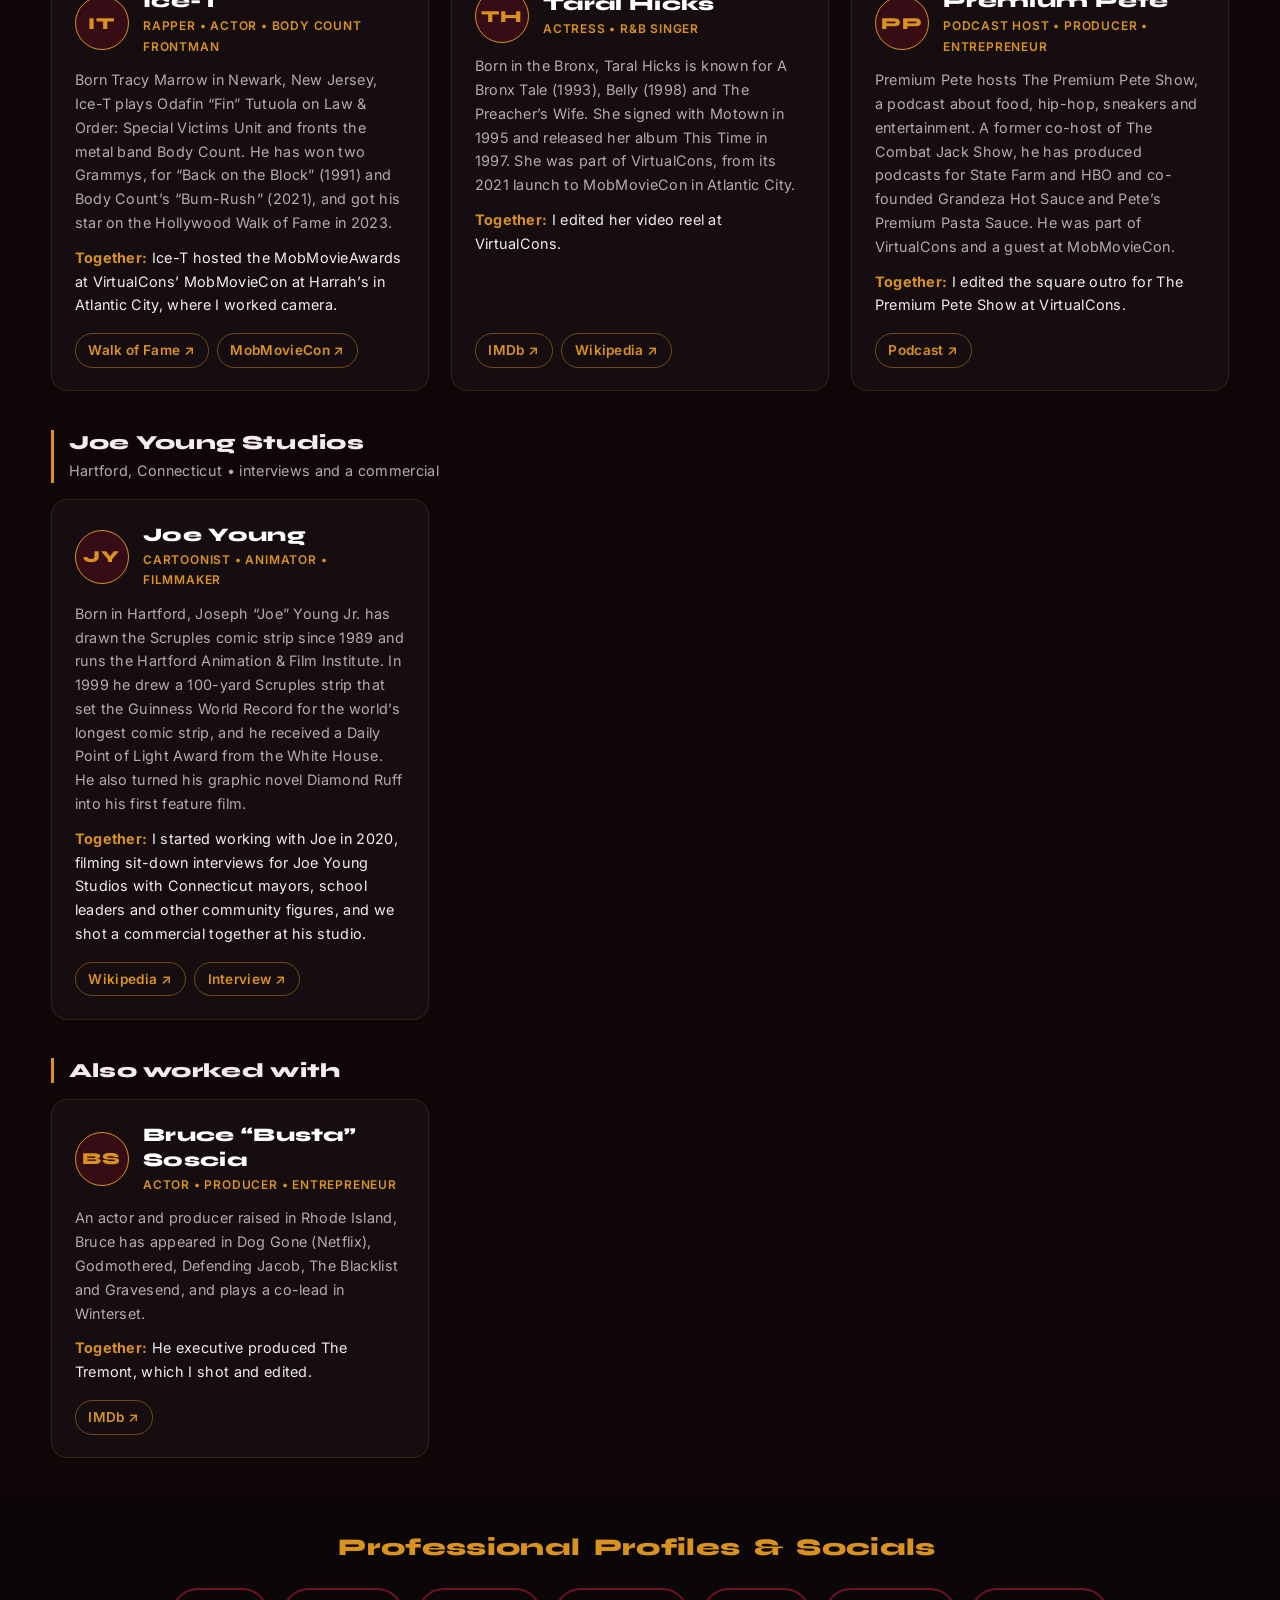
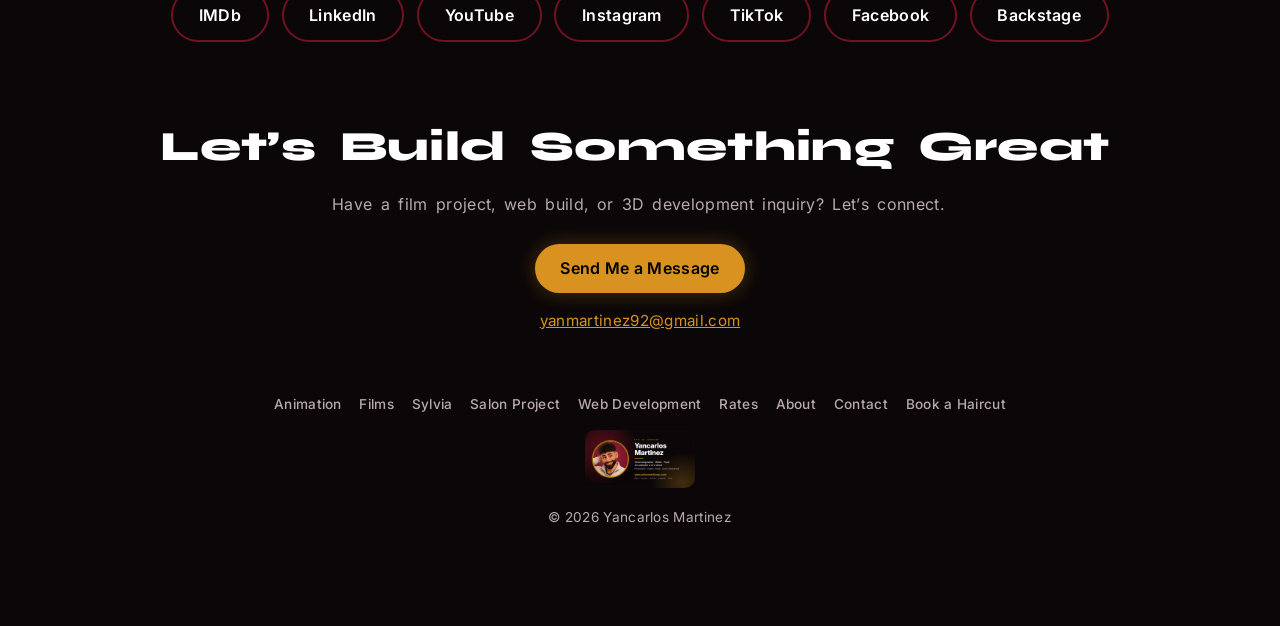
==== commit 2e2ecb99: "Voice greetings in Yan's real, deeper voice with a warm podcast sound - Back on ElevenLabs Multiling" ====
--- a/about/index.html
+++ b/about/index.html
@@ -201,6 +201,6 @@
 </div>
 
 <script src="/assets/site.js?v=20261106"></script>
-<script src="/assets/connect.js?v=20261106w"></script>
+<script src="/assets/connect.js?v=20261106x"></script>
 </body>
 </html>
